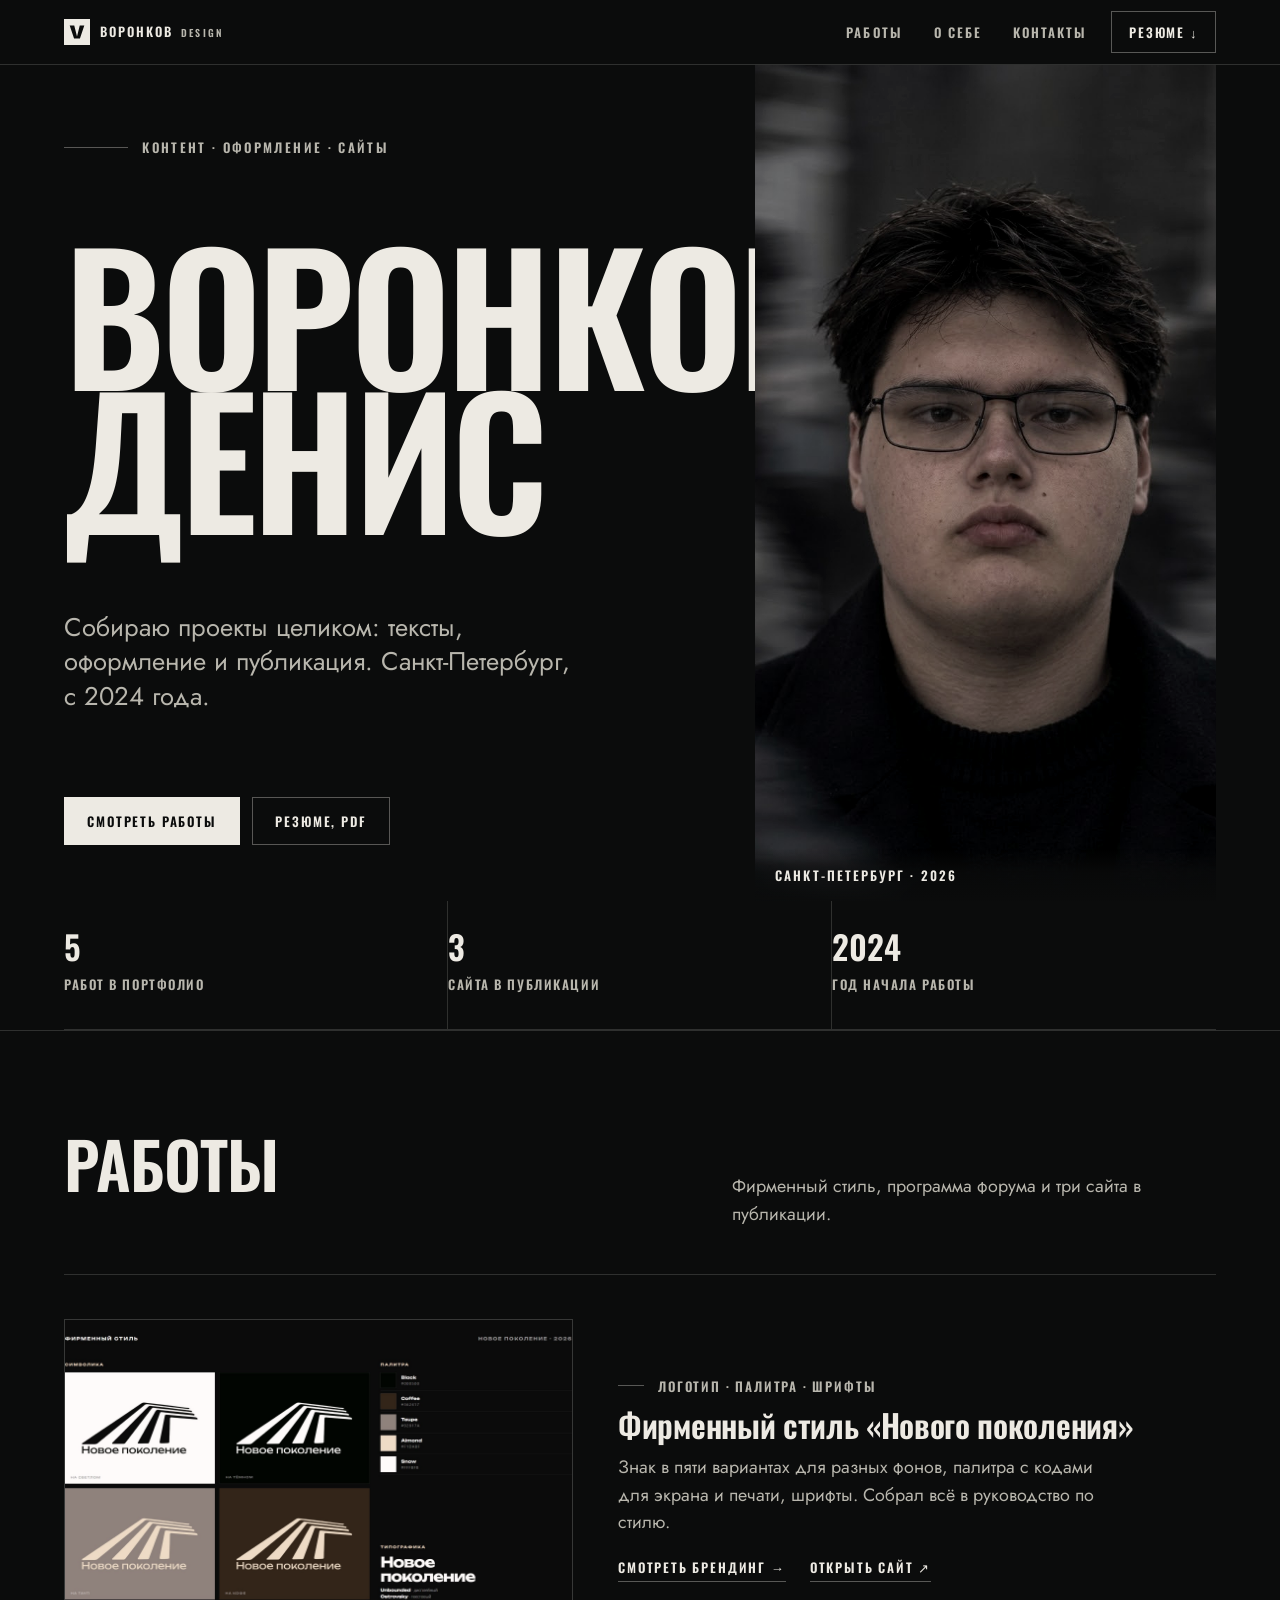
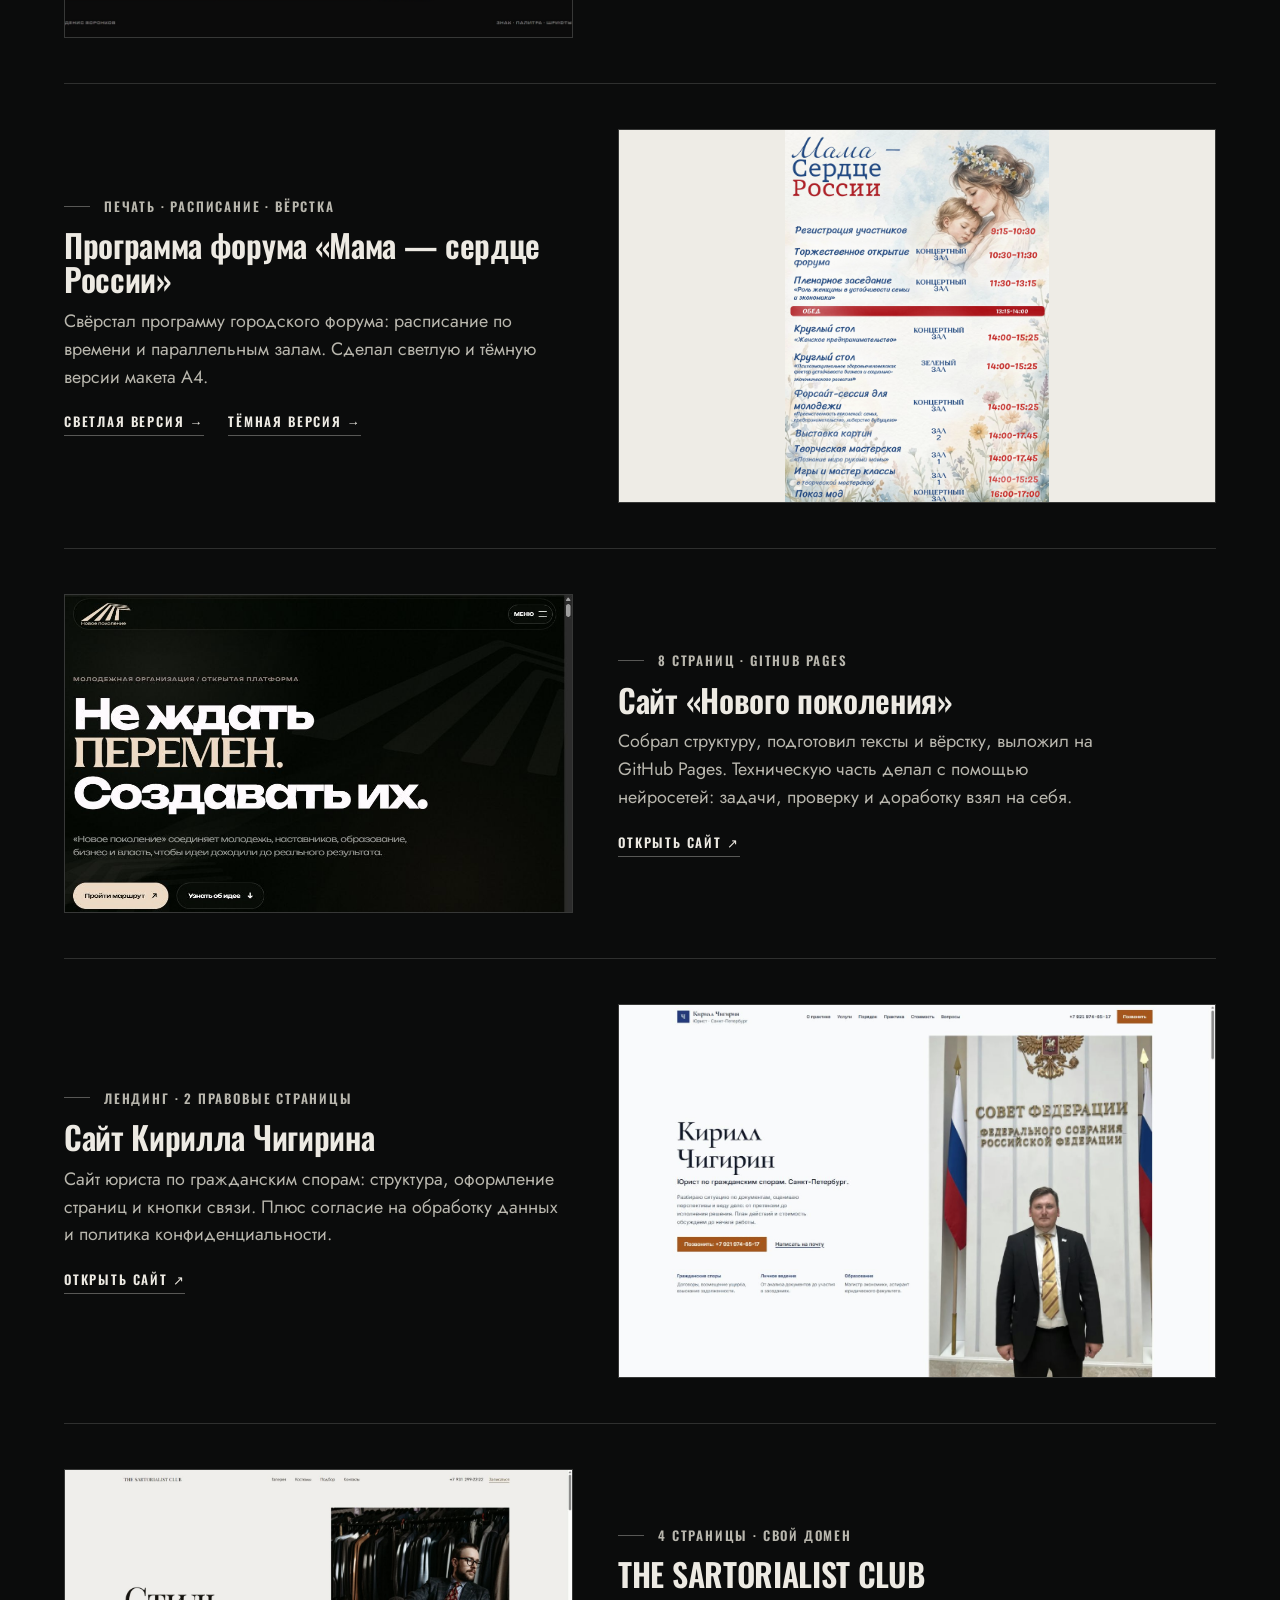
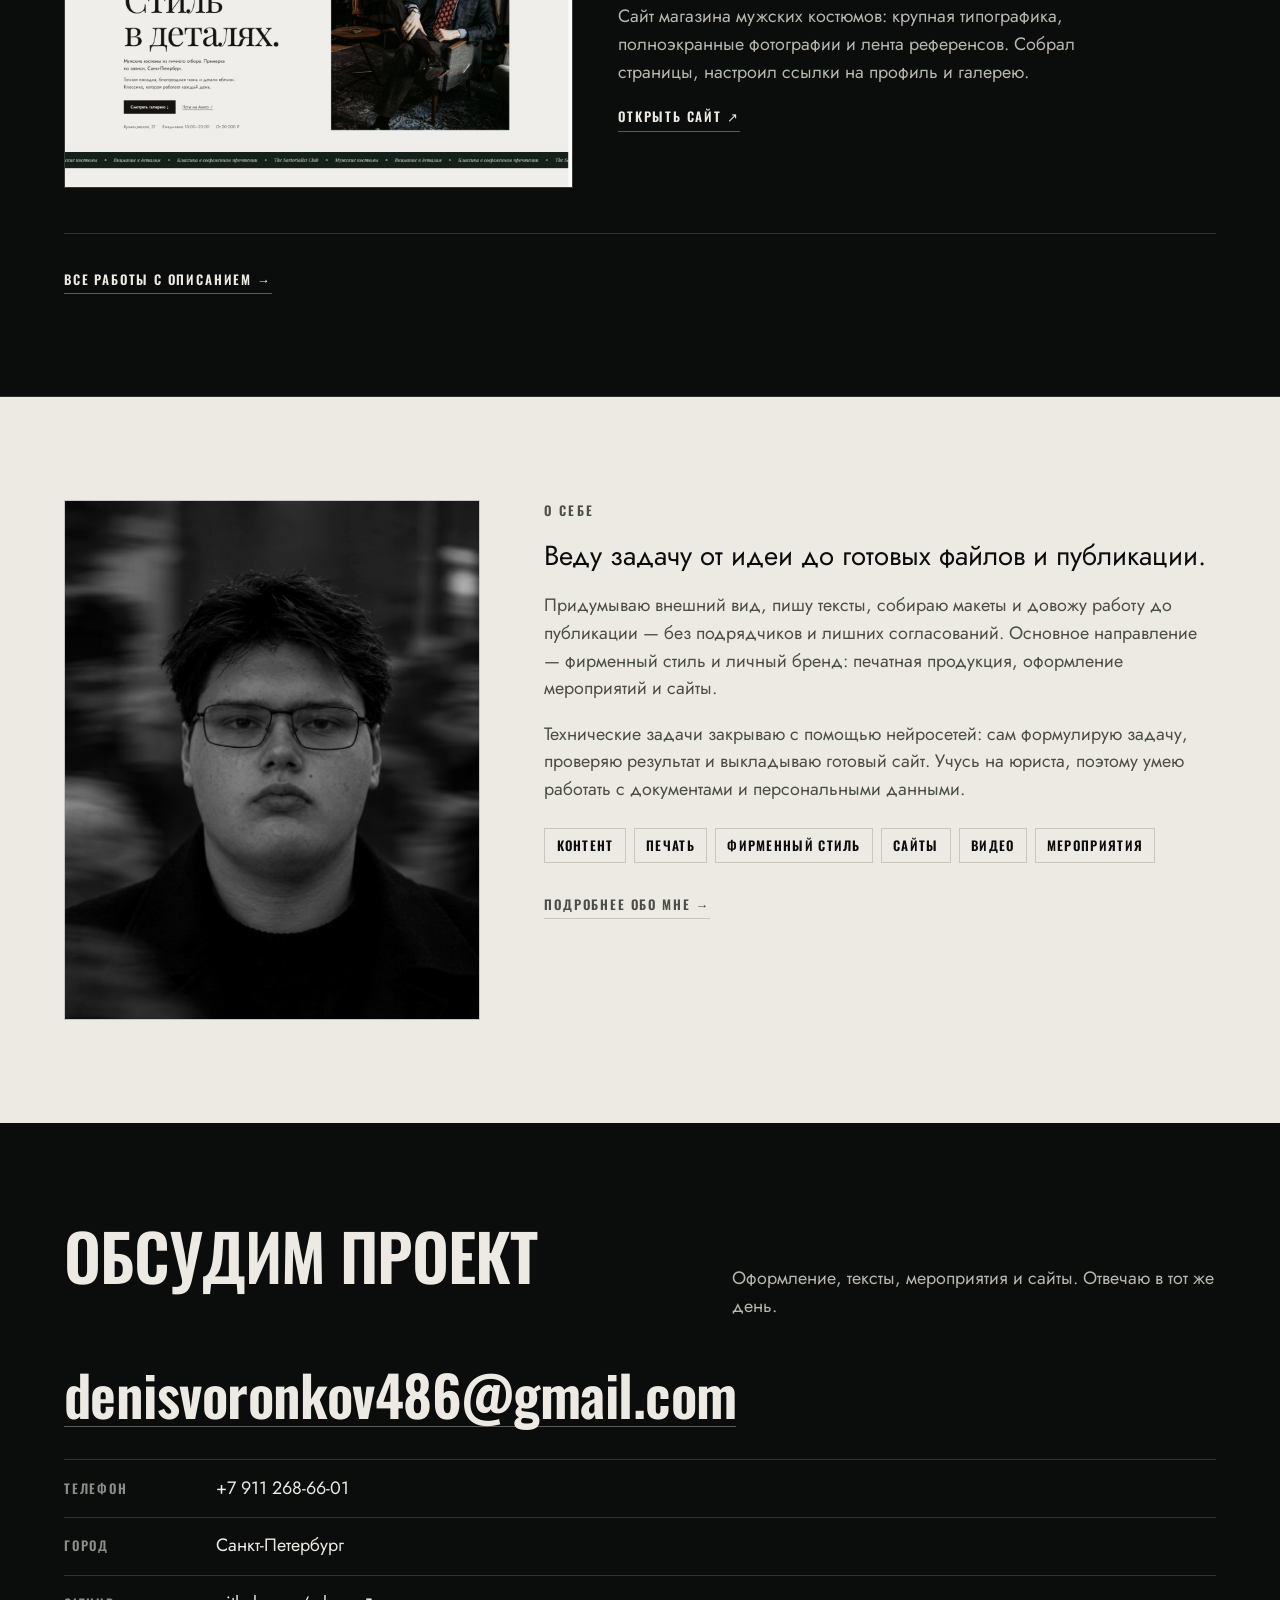
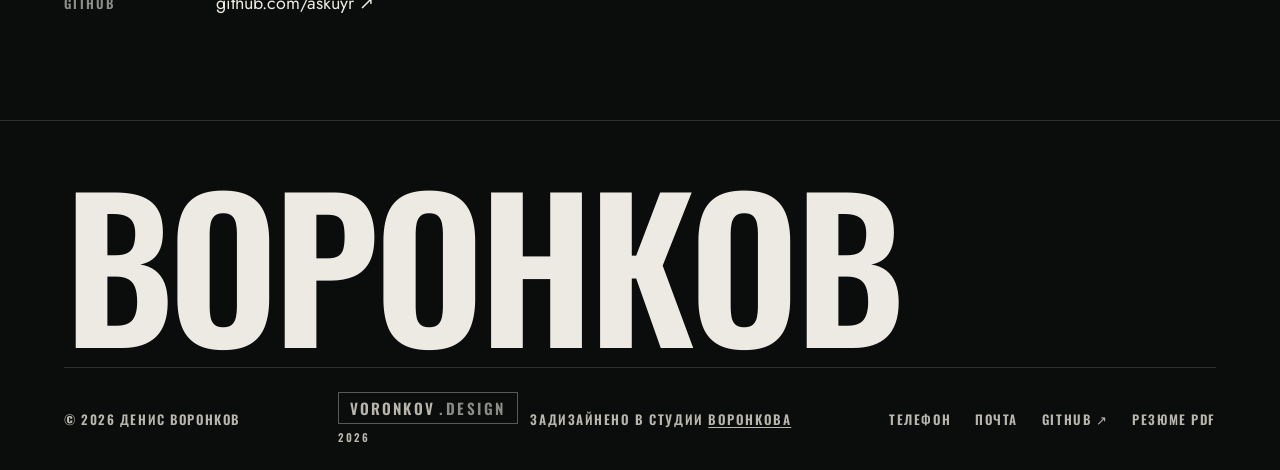
==== index.html @ ad88fd70 "fix(brand): блок подписи встроен в нижний блок с данными Убран отдельный виджет под подвалом; подпис" ====
<!DOCTYPE html>
<html lang="ru">
<head>
<meta charset="utf-8">
<meta name="viewport" content="width=device-width, initial-scale=1">
<title>Денис Воронков — контент, оформление, сайты</title>

<meta name="description" content="Денис Воронков: контент для соцсетей, печатная продукция, фирменный стиль и сайты. Санкт-Петербург, с 2024 года.">
<meta name="author" content="Денис Воронков">
<meta name="theme-color" content="#0b0c0c">
<link rel="canonical" href="https://askuyr.github.io/">

<meta property="og:type" content="website">
<meta property="og:locale" content="ru_RU">
<meta property="og:site_name" content="Денис Воронков">
<meta property="og:title" content="Денис Воронков — контент, оформление, сайты">
<meta property="og:description" content="Контент, печать, фирменный стиль и сайты. Пять работ, которые можно открыть и рассмотреть.">
<meta property="og:url" content="https://askuyr.github.io/">
<meta property="og:image" content="https://askuyr.github.io/assets/img/og.jpg">
<meta property="og:image:width" content="1200">
<meta property="og:image:height" content="630">
<meta name="twitter:card" content="summary_large_image">

<link rel="icon" href="favicon.ico" sizes="16x16 32x32 48x48">
<link rel="icon" href="assets/img/favicon.png" sizes="64x64" type="image/png">
<link rel="apple-touch-icon" href="assets/img/icon-192.png">
<link rel="manifest" href="manifest.webmanifest">

<link rel="preload" href="assets/fonts/oswald-600-cyrillic.woff2" as="font" type="font/woff2" crossorigin>
<link rel="preload" href="assets/fonts/jost-normal-300-600-cyrillic.woff2" as="font" type="font/woff2" crossorigin>
<link rel="stylesheet" href="assets/css/fonts.css">
<link rel="stylesheet" href="assets/css/tokens.css">
<link rel="stylesheet" href="assets/css/style.css">
<script>document.documentElement.classList.add('js');</script>

<script type="application/ld+json">
{
  "@context": "https://schema.org",
  "@type": "Person",
  "name": "Денис Воронков",
  "jobTitle": "Контент-менеджер, дизайнер",
  "email": "mailto:denisvoronkov486@gmail.com",
  "telephone": "+7 911 268-66-01",
  "url": "https://askuyr.github.io/",
  "image": "https://askuyr.github.io/assets/img/portrait.jpg",
  "address": { "@type": "PostalAddress", "addressLocality": "Санкт-Петербург", "addressCountry": "RU" },
  "sameAs": ["https://github.com/askuyr"],
  "knowsAbout": ["Контент для соцсетей", "Печатная продукция", "Фирменный стиль", "Копирайтинг", "Вёрстка сайтов", "Организация мероприятий"]
}
</script>
</head>
<body>
<a class="skip" href="#main">Перейти к содержанию</a>

<header class="bar">
  <div class="wrap bar__inner">
    <a class="bar__brand" href="index.html"><svg class="brand__mark" viewBox="0 0 32 32" aria-hidden="true"><path fill="currentColor" fill-rule="evenodd" d="M0 0h32v32H0Zm7 8h5.6L16 21.4 19.4 8H25l-5.4 16h-7.2Z"/></svg><span class="brand__text"><span class="brand__name">Воронков</span> <span class="brand__sub">Design</span></span></a>
    <nav class="bar__nav" id="nav" aria-label="Разделы сайта">
      <a href="works.html">Работы</a>
      <a href="about.html">О себе</a>
      <a href="contacts.html">Контакты</a>
    </nav>
    <a class="bar__cta" href="assets/docs/voronkov-resume.pdf" download>Резюме ↓</a>
    <button class="bar__toggle" id="navToggle" type="button" aria-expanded="false" aria-controls="nav" aria-label="Меню">
      <span></span><span></span>
    </button>
  </div>
</header>

<main id="main">

  <!-- ================= ПЕРВЫЙ ЭКРАН ================= -->
  <section class="hero">
    <div class="wrap hero__inner">
      <div class="hero__text">
        <p class="label hero__eyebrow">Контент · оформление · сайты</p>
        <h1 class="mega">Воронков<br>Денис</h1>
        <p class="lead">Собираю проекты целиком: тексты, оформление и публикация. Санкт-Петербург, с 2024 года.</p>
        <div class="hero__actions">
          <a class="btn" href="works.html">Смотреть работы</a>
          <a class="btn btn--ghost" href="assets/docs/voronkov-resume.pdf" download>Резюме, PDF</a>
        </div>
      </div>
      <figure class="hero__media">
        <img src="assets/img/portrait.jpg" width="896" height="1195" alt="Денис Воронков" fetchpriority="high">
        <figcaption>Санкт-Петербург · 2026</figcaption>
      </figure>
    </div>

    <div class="wrap">
      <ul class="facts">
        <li><b>5</b><span>работ в портфолио</span></li>
        <li><b>3</b><span>сайта в публикации</span></li>
        <li><b>2024</b><span>год начала работы</span></li>
      </ul>
    </div>
  </section>

  <!-- ================= РАБОТЫ ================= -->
  <section class="section">
    <div class="wrap">
      <div class="reveal">
        <div class="sec-head">
          <h2>Работы</h2>
          <p>Фирменный стиль, программа форума и три сайта в публикации.</p>
        </div>

        <div class="works">
          <article class="work reveal">
            <a class="work__media" href="branding.html">
              <img src="assets/img/brand-board.jpg" width="2200" height="1284" loading="lazy" alt="Сводный лист фирменного стиля «Новое поколение»: знак, палитра и шрифты">
            </a>
            <div class="work__body">
              <p class="work__meta">Логотип · палитра · шрифты</p>
              <h3>Фирменный стиль «Нового поколения»</h3>
              <p>Знак в пяти вариантах для разных фонов, палитра с кодами для экрана и печати, шрифты. Собрал всё в руководство по стилю.</p>
              <div class="work__links">
                <a class="link" href="branding.html">Смотреть брендинг →</a>
                <a class="link" href="https://askuyr.github.io/novoepokolenie-site/" target="_blank" rel="noopener">Открыть сайт ↗</a>
              </div>
            </div>
          </article>

          <article class="work work--flip reveal">
            <a class="work__media" href="assets/img/forum-light.jpg" data-lightbox data-caption="Программа форума «Мама — сердце России», светлая версия">
              <img src="assets/img/forum-light.jpg" width="1400" height="1980" loading="lazy" alt="Программа форума «Мама — сердце России»: расписание по времени и залам" class="is-poster">
            </a>
            <div class="work__body">
              <p class="work__meta">Печать · расписание · вёрстка</p>
              <h3>Программа форума «Мама — сердце России»</h3>
              <p>Свёрстал программу городского форума: расписание по времени и параллельным залам. Сделал светлую и тёмную версии макета A4.</p>
              <div class="work__links">
                <a class="link" href="assets/img/forum-light.jpg" data-lightbox data-caption="Программа форума, светлая версия">Светлая версия →</a>
                <a class="link" href="assets/img/forum-dark.jpg" data-lightbox data-caption="Программа форума, тёмная версия">Тёмная версия →</a>
              </div>
            </div>
          </article>

          <article class="work reveal">
            <a class="work__media" href="https://askuyr.github.io/novoepokolenie-site/" target="_blank" rel="noopener">
              <img src="assets/img/work-novo.jpg" width="1440" height="1000" loading="lazy" alt="Главная страница сайта «Новое поколение»">
            </a>
            <div class="work__body">
              <p class="work__meta">8 страниц · GitHub Pages</p>
              <h3>Сайт «Нового поколения»</h3>
              <p>Собрал структуру, подготовил тексты и вёрстку, выложил на GitHub Pages. Техническую часть делал с помощью нейросетей: задачи, проверку и доработку взял на себя.</p>
              <div class="work__links">
                <a class="link" href="https://askuyr.github.io/novoepokolenie-site/" target="_blank" rel="noopener">Открыть сайт ↗</a>
              </div>
            </div>
          </article>

          <article class="work work--flip reveal">
            <a class="work__media" href="https://askuyr.github.io/Chigirin/" target="_blank" rel="noopener">
              <img src="assets/img/work-law.jpg" width="1440" height="1000" loading="lazy" alt="Главная страница сайта юриста Кирилла Чигирина">
            </a>
            <div class="work__body">
              <p class="work__meta">Лендинг · 2 правовые страницы</p>
              <h3>Сайт Кирилла Чигирина</h3>
              <p>Сайт юриста по гражданским спорам: структура, оформление страниц и кнопки связи. Плюс согласие на обработку данных и политика конфиденциальности.</p>
              <div class="work__links">
                <a class="link" href="https://askuyr.github.io/Chigirin/" target="_blank" rel="noopener">Открыть сайт ↗</a>
              </div>
            </div>
          </article>

          <article class="work reveal">
            <a class="work__media" href="https://thesartorialistclub.ru/" target="_blank" rel="noopener">
              <img src="assets/img/work-sarto.jpg" width="1440" height="1000" loading="lazy" alt="Главная страница THE SARTORIALIST CLUB">
            </a>
            <div class="work__body">
              <p class="work__meta">4 страницы · свой домен</p>
              <h3>THE SARTORIALIST CLUB</h3>
              <p>Сайт магазина мужских костюмов: крупная типографика, полноэкранные фотографии и лента референсов. Собрал страницы, настроил ссылки на профиль и галерею.</p>
              <div class="work__links">
                <a class="link" href="https://thesartorialistclub.ru/" target="_blank" rel="noopener">Открыть сайт ↗</a>
              </div>
            </div>
          </article>
        </div>

        <p style="margin-top:2rem"><a class="link" href="works.html">Все работы с описанием →</a></p>
      </div>
    </div>
  </section>

  <!-- ================= О СЕБЕ ================= -->
  <section class="section band">
    <div class="wrap">
      <div class="about reveal">
        <figure class="about__photo">
          <img src="assets/img/portrait.jpg" width="896" height="1195" loading="lazy" alt="Портрет Дениса Воронкова">
        </figure>
        <div class="about__text">
          <p class="label">О себе</p>
          <p class="lead">Веду задачу от идеи до готовых файлов и публикации.</p>
          <p>Придумываю внешний вид, пишу тексты, собираю макеты и довожу работу до публикации — без подрядчиков и лишних согласований. Основное направление — фирменный стиль и личный бренд: печатная продукция, оформление мероприятий и сайты.</p>
          <p>Технические задачи закрываю с помощью нейросетей: сам формулирую задачу, проверяю результат и выкладываю готовый сайт. Учусь на юриста, поэтому умею работать с документами и персональными данными.</p>
          <ul class="chips" aria-label="Навыки">
            <li>Контент</li>
            <li>Печать</li>
            <li>Фирменный стиль</li>
            <li>Сайты</li>
            <li>Видео</li>
            <li>Мероприятия</li>
          </ul>
          <p style="margin-top:1.75rem"><a class="link" href="about.html">Подробнее обо мне →</a></p>
        </div>
      </div>
    </div>
  </section>

  <!-- ================= КОНТАКТЫ ================= -->
  <section class="section">
    <div class="wrap reveal">
      <div class="sec-head">
        <h2>Обсудим проект</h2>
        <p>Оформление, тексты, мероприятия и сайты. Отвечаю в тот же день.</p>
      </div>
      <a class="contact__mail" href="mailto:denisvoronkov486@gmail.com">denisvoronkov486@gmail.com</a>
      <dl class="contact__rows">
        <div class="contact__row"><dt>Телефон</dt><dd><a href="tel:+79112686601">+7 911 268-66-01</a></dd></div>
        <div class="contact__row"><dt>Город</dt><dd>Санкт-Петербург</dd></div>
        <div class="contact__row"><dt>GitHub</dt><dd><a href="https://github.com/askuyr" target="_blank" rel="noopener">github.com/askuyr ↗</a></dd></div>
      </dl>
    </div>
  </section>

</main>

<footer class="foot">
  <div class="wrap">
    <p class="foot__name" aria-hidden="true">Воронков</p>
    <div class="foot__rows">
      <span>© <span id="year">2026</span> Денис Воронков</span>
      <div class="vd-stamp">
        <a class="vd-stamp__mark" href="https://voronkov-design.ru/" target="_blank" rel="noopener">
          <span class="vd-stamp__box">VORONKOV<i>.DESIGN</i></span>
          <span class="vd-stamp__year">2026</span>
        </a>
        <p class="vd-stamp__note" style="max-width:none">Задизайнено в студии <a href="https://voronkov-design.ru/" target="_blank" rel="noopener">Воронкова</a></p>
      </div>
      <div class="foot__docs">
        <a href="tel:+79112686601">Телефон</a>
        <a href="mailto:denisvoronkov486@gmail.com">Почта</a>
        <a href="https://github.com/askuyr" target="_blank" rel="noopener">GitHub ↗</a>
        <a href="assets/docs/voronkov-resume.pdf" download>Резюме PDF</a>
      </div>
    </div>
  </div>
</footer>

<div class="lightbox" id="lightbox" role="dialog" aria-modal="true" aria-label="Просмотр работы" hidden>
  <button class="lightbox__close" id="lbClose" type="button" aria-label="Закрыть">×</button>
  <span class="lightbox__count" id="lbCount">01 / 02</span>
  <button class="lightbox__nav lightbox__nav--prev" id="lbPrev" type="button" aria-label="Предыдущая работа">←</button>
  <figure class="lightbox__figure">
    <img class="lightbox__img" id="lbImg" src="" alt="">
    <figcaption class="lightbox__caption" id="lbCaption"></figcaption>
  </figure>
  <button class="lightbox__nav lightbox__nav--next" id="lbNext" type="button" aria-label="Следующая работа">→</button>
</div>

<script src="assets/js/main.js" defer></script>
</body>
</html>
---- assets/css/fonts.css ----
/* Локальные шрифты: Oswald (заголовки), Jost (текст), Lora (резюме). Кириллица + латиница. */

@font-face {
  font-family: "Oswald";
  font-style: normal;
  font-weight: 300 700;
  font-display: swap;
  src: url("../fonts/oswald-600-cyrillic.woff2") format("woff2");
  unicode-range: U+0301, U+0400-045F, U+0490-0491, U+04B0-04B1, U+2116;
}
@font-face {
  font-family: "Oswald";
  font-style: normal;
  font-weight: 300 700;
  font-display: swap;
  src: url("../fonts/oswald-600-latin.woff2") format("woff2");
  unicode-range: U+0000-00FF, U+2000-206F, U+20AC, U+2122, U+2212;
}

@font-face {
  font-family: "Jost";
  font-style: normal;
  font-weight: 300 600;
  font-display: swap;
  src: url("../fonts/jost-normal-300-600-cyrillic.woff2") format("woff2");
  unicode-range: U+0301, U+0400-045F, U+0490-0491, U+04B0-04B1, U+2116;
}
@font-face {
  font-family: "Jost";
  font-style: normal;
  font-weight: 300 600;
  font-display: swap;
  src: url("../fonts/jost-normal-300-600-latin.woff2") format("woff2");
  unicode-range: U+0000-00FF, U+0131, U+0152-0153, U+02BB-02BC, U+02C6, U+02DA,
    U+02DC, U+0304, U+0308, U+0329, U+2000-206F, U+20AC, U+2122, U+2191, U+2193,
    U+2212, U+2215, U+FEFF, U+FFFD;
}
---- assets/css/tokens.css ----
/* Дизайн-система сайта. Значения меняются только здесь. */

:root {
  color-scheme: dark;

  /* Поверхности */
  --void: #0b0c0c;
  --void-2: #141616;
  --bone: #edeae3;
  --bone-2: #dcd6cb;
  --ink: #0b0c0c;

  /* Текст */
  --on-dark: #edeae3;
  --on-dark-soft: #b8b6ad;
  --ash: #8b8e88;
  --on-bone-soft: #4b4d49;

  /* Линии и акцент */
  --line: rgb(237 234 227 / 0.16);
  --line-strong: rgb(237 234 227 / 0.34);
  --line-dark: rgb(11 12 12 / 0.16);
  --accent: #8fd6cd;

  /* Шрифты */
  --font-display: "Oswald", "Arial Narrow", "Helvetica Neue", sans-serif;
  --font-text: "Jost", "Helvetica Neue", Helvetica, Arial, sans-serif;

  /* Кегли */
  --s-xs: 0.8125rem;
  --s-s: 0.9375rem;
  --s-body: clamp(1rem, 0.96rem + 0.2vw, 1.125rem);
  --s-lead: clamp(1.1875rem, 1rem + 0.75vw, 1.625rem);
  --s-h3: clamp(1.375rem, 1.15rem + 1.1vw, 2rem);
  --s-h2: clamp(2.125rem, 1.3rem + 3.4vw, 4.25rem);
  --s-h1: clamp(2.75rem, 1.2rem + 7vw, 7rem);
  --s-mega: clamp(3rem, 14vw, 11rem);

  /* Ритм */
  --pad: clamp(1.25rem, 5vw, 5rem);
  --gap: clamp(3.5rem, 8vw, 7.5rem);
  --radius: 0;
  --bar-h: 64px;
  --ease: cubic-bezier(0.22, 0.61, 0.36, 1);
}
---- assets/css/style.css ----
/* Денис Воронков — раскладка и компоненты. Цвета и кегли берутся из tokens.css. */

*,
*::before,
*::after { box-sizing: border-box; }

html {
  -webkit-text-size-adjust: 100%;
  scroll-behavior: smooth;
  scroll-padding-top: calc(var(--bar-h) + 12px);
}

body {
  margin: 0;
  background: var(--void);
  color: var(--on-dark);
  font-family: var(--font-text);
  font-size: var(--s-body);
  font-weight: 400;
  line-height: 1.55;
  -webkit-font-smoothing: antialiased;
  text-rendering: optimizeLegibility;
  overflow-x: hidden;
}

img { display: block; max-width: 100%; height: auto; }

a { color: inherit; text-decoration: none; }
button { font: inherit; color: inherit; }

h1, h2, h3, p, figure, blockquote, dl, dd, dt { margin: 0; }
ul, ol { margin: 0; padding: 0; list-style: none; }

::selection { background: var(--accent); color: var(--ink); }

:focus-visible {
  outline: 2px solid var(--accent);
  outline-offset: 4px;
}

.skip {
  position: fixed;
  top: -120px;
  left: 16px;
  z-index: 200;
  padding: 12px 18px;
  background: var(--bone);
  color: var(--ink);
  font-size: var(--s-s);
  transition: top 0.18s var(--ease);
}
.skip:focus { top: 12px; }

.wrap {
  width: 100%;
  max-width: 1560px;
  margin: 0 auto;
  padding: 0 var(--pad);
}

/* ===== Типографика ===== */

.display {
  font-family: var(--font-display);
  font-weight: 600;
  text-transform: uppercase;
  line-height: 0.86;
  letter-spacing: -0.015em;
}

.mega {
  font-family: var(--font-display);
  font-weight: 600;
  font-size: var(--s-mega);
  line-height: 0.82;
  letter-spacing: -0.025em;
  text-transform: uppercase;
}

h1, h2, h3 { font-family: var(--font-display); font-weight: 500; }

h1 {
  font-size: var(--s-h1);
  line-height: 0.9;
  letter-spacing: -0.02em;
  text-transform: uppercase;
}

h2 {
  font-size: var(--s-h2);
  line-height: 0.94;
  letter-spacing: -0.015em;
  text-transform: uppercase;
}

h3 {
  font-size: var(--s-h3);
  line-height: 1.06;
  letter-spacing: -0.01em;
}

.label {
  font-family: var(--font-display);
  font-size: var(--s-xs);
  font-weight: 400;
  letter-spacing: 0.18em;
  text-transform: uppercase;
  color: var(--on-dark-soft);
}

.lead {
  font-size: var(--s-lead);
  line-height: 1.35;
  color: var(--on-dark-soft);
  max-width: 34ch;
}

.muted { color: var(--on-dark-soft); }

/* ===== Шапка ===== */

.bar {
  position: sticky;
  top: 0;
  z-index: 90;
  background: var(--void);
  border-bottom: 1px solid var(--line);
}

.bar__inner {
  display: flex;
  align-items: center;
  gap: 1.5rem;
  min-height: var(--bar-h);
}

.bar__brand {
  font-family: var(--font-display);
  font-size: 1rem;
  font-weight: 500;
  letter-spacing: 0.18em;
  text-transform: uppercase;
  margin-right: auto;
}

.bar__nav {
  display: flex;
  gap: clamp(1rem, 2.4vw, 2.25rem);
  font-family: var(--font-display);
  font-size: var(--s-xs);
  letter-spacing: 0.16em;
  text-transform: uppercase;
  color: var(--on-dark-soft);
}

.bar__nav a { padding: 0.5rem 0; border-bottom: 1px solid transparent; }
.bar__nav a:hover { color: var(--on-dark); border-bottom-color: var(--line-strong); }
.bar__nav a[aria-current="page"] { color: var(--on-dark); border-bottom-color: var(--accent); }

.bar__cta {
  padding: 0.62rem 1.05rem;
  border: 1px solid var(--line-strong);
  font-family: var(--font-display);
  font-size: var(--s-xs);
  letter-spacing: 0.14em;
  text-transform: uppercase;
  transition: background 0.2s var(--ease), color 0.2s var(--ease), border-color 0.2s var(--ease);
}
.bar__cta:hover { background: var(--bone); color: var(--ink); border-color: var(--bone); }

.bar__toggle {
  display: none;
  position: relative;
  width: 44px;
  height: 36px;
  padding: 0;
  border: 1px solid var(--line-strong);
  background: transparent;
  cursor: pointer;
}
.bar__toggle span {
  position: absolute;
  left: 11px;
  right: 11px;
  height: 1px;
  background: var(--on-dark);
  transition: transform 0.22s var(--ease), opacity 0.22s var(--ease);
}
.bar__toggle span:nth-child(1) { top: 14px; }
.bar__toggle span:nth-child(2) { top: 20px; }
.bar__toggle[aria-expanded="true"] span:nth-child(1) { transform: translateY(3px) rotate(45deg); }
.bar__toggle[aria-expanded="true"] span:nth-child(2) { transform: translateY(-3px) rotate(-45deg); }

/* ===== Кнопки и ссылки ===== */

.btn {
  display: inline-flex;
  align-items: center;
  gap: 0.6rem;
  min-height: 48px;
  padding: 0 1.4rem;
  border: 1px solid var(--on-dark);
  background: var(--on-dark);
  color: var(--ink);
  font-family: var(--font-display);
  font-size: var(--s-xs);
  letter-spacing: 0.14em;
  text-transform: uppercase;
  transition: background 0.2s var(--ease), color 0.2s var(--ease), border-color 0.2s var(--ease);
}
.btn:hover { background: transparent; color: var(--on-dark); }

.btn--ghost {
  background: transparent;
  color: var(--on-dark);
  border-color: var(--line-strong);
}
.btn--ghost:hover { background: var(--on-dark); color: var(--ink); border-color: var(--on-dark); }

.link {
  display: inline-flex;
  align-items: center;
  gap: 0.45rem;
  font-family: var(--font-display);
  font-size: var(--s-xs);
  letter-spacing: 0.14em;
  text-transform: uppercase;
  border-bottom: 1px solid var(--line-strong);
  padding-bottom: 0.25rem;
  transition: border-color 0.2s var(--ease), color 0.2s var(--ease);
}
.link:hover { border-bottom-color: var(--accent); color: var(--accent); }

/* ===== Первый экран ===== */

.hero {
  position: relative;
  border-bottom: 1px solid var(--line);
}

.hero__inner {
  display: grid;
  grid-template-columns: minmax(0, 1fr) minmax(0, 0.72fr);
  align-items: stretch;
  gap: clamp(1.5rem, 4vw, 3.5rem);
  min-height: calc(100svh - var(--bar-h));
}

.hero__text {
  display: flex;
  flex-direction: column;
  justify-content: space-between;
  gap: 1.75rem;
  padding: clamp(2rem, 6vw, 4.5rem) 0 clamp(2rem, 5vw, 3.5rem);
}

.hero__eyebrow { display: flex; align-items: center; gap: 0.9rem; }
.hero__eyebrow::before {
  content: "";
  width: clamp(2rem, 5vw, 4.5rem);
  height: 1px;
  background: var(--line-strong);
}

.hero__name { display: flex; flex-direction: column; }

.hero__actions { display: flex; flex-wrap: wrap; gap: 0.75rem; }

.hero__media {
  position: relative;
  margin: 0;
  background: var(--void-2);
  overflow: hidden;
}

.hero__media img {
  width: 100%;
  height: 100%;
  object-fit: cover;
  object-position: 50% 28%;
  filter: grayscale(0.25) contrast(1.05);
}

.hero__media figcaption {
  position: absolute;
  right: 0;
  bottom: 0;
  left: 0;
  padding: 1rem 1.25rem;
  font-family: var(--font-display);
  font-size: var(--s-xs);
  letter-spacing: 0.16em;
  text-transform: uppercase;
  color: var(--on-dark);
  background: linear-gradient(to top, rgb(11 12 12 / 0.94) 0%, rgb(11 12 12 / 0.72) 55%, transparent 100%);
}

/* ===== Полоса фактов ===== */

.facts {
  display: grid;
  grid-template-columns: repeat(3, minmax(0, 1fr));
  border-bottom: 1px solid var(--line);
}
.facts li {
  padding: clamp(1.1rem, 2.4vw, 1.9rem) 0;
  border-right: 1px solid var(--line);
}
.facts li:last-child { border-right: 0; }
.facts b {
  display: block;
  font-family: var(--font-display);
  font-size: clamp(1.5rem, 1.1rem + 1.2vw, 2.25rem);
  font-weight: 500;
  line-height: 1;
  margin-bottom: 0.4rem;
}
.facts span {
  font-family: var(--font-display);
  font-size: var(--s-xs);
  letter-spacing: 0.12em;
  text-transform: uppercase;
  color: var(--on-dark-soft);
}

/* ===== Секции ===== */

.section { padding: var(--gap) 0; border-bottom: 1px solid var(--line); }
.section--tight { padding: clamp(2.5rem, 5vw, 4rem) 0; }

.sec-head {
  display: flex;
  flex-wrap: wrap;
  align-items: baseline;
  justify-content: space-between;
  gap: 1rem 2rem;
  margin-bottom: clamp(1.75rem, 3.5vw, 3rem);
}
.sec-head p { max-width: 38ch; color: var(--on-dark-soft); }

/* ===== Работы ===== */

.works { border-top: 1px solid var(--line); }

.work {
  display: grid;
  grid-template-columns: minmax(0, 0.92fr) minmax(0, 1.08fr);
  gap: clamp(1.25rem, 3.5vw, 3rem);
  padding: clamp(1.75rem, 3.5vw, 3rem) 0;
  border-bottom: 1px solid var(--line);
  align-items: center;
}

.work--flip .work__media { order: 2; }

.work__media {
  display: block;
  position: relative;
  overflow: hidden;
  background: var(--void-2);
  border: 1px solid var(--line);
}
.work__media img {
  width: 100%;
  aspect-ratio: 16 / 10;
  object-fit: cover;
  object-position: top center;
  transition: transform 0.6s var(--ease), filter 0.4s var(--ease);
  filter: grayscale(0.2);
}
.work__media:hover img { transform: scale(1.03); filter: grayscale(0); }
.work__media img.is-poster { object-fit: contain; background: #efece4; }

.work__meta {
  display: flex;
  align-items: center;
  gap: 0.9rem;
  font-family: var(--font-display);
  font-size: var(--s-xs);
  letter-spacing: 0.14em;
  text-transform: uppercase;
  color: var(--ash);
  margin-bottom: 0.75rem;
}
.work__meta::before { content: ""; width: 1.6rem; height: 1px; background: var(--line-strong); }

.work__body h3,
.work__body h2 { font-size: var(--s-h3); margin-bottom: 0.75rem; }
.work__body p { color: var(--on-dark-soft); max-width: 46ch; }
.work__links { display: flex; flex-wrap: wrap; gap: 0.75rem 1.5rem; margin-top: 1.25rem; }

/* ===== Светлая полоса ===== */

.band {
  background: var(--bone);
  color: var(--ink);
}
.band .label { color: var(--on-bone-soft); }
.band .sec-head p { color: var(--on-bone-soft); }
.band .link { border-bottom-color: var(--line-dark); }
.band .link:hover { color: var(--ink); border-bottom-color: var(--ink); }

.about {
  display: grid;
  grid-template-columns: minmax(0, 0.62fr) minmax(0, 1fr);
  gap: clamp(1.5rem, 5vw, 4.5rem);
  align-items: start;
}

.about__photo {
  margin: 0;
  border: 1px solid var(--line-dark);
  overflow: hidden;
}
.about__photo img {
  width: 100%;
  aspect-ratio: 4 / 5;
  object-fit: cover;
  object-position: 50% 25%;
  filter: grayscale(1) contrast(1.06);
}

.about__text > * + * { margin-top: 1.1rem; }
.about__text p { color: var(--on-bone-soft); max-width: 52ch; }
.about__text .lead { color: var(--ink); font-size: clamp(1.25rem, 1rem + 0.9vw, 1.75rem); }

.chips { display: flex; flex-wrap: wrap; gap: 0.5rem; margin-top: 1.5rem; }
.chips li {
  padding: 0.4rem 0.7rem;
  border: 1px solid var(--line-dark);
  font-family: var(--font-display);
  font-size: var(--s-xs);
  letter-spacing: 0.1em;
  text-transform: uppercase;
}

/* ===== Навыки ===== */

.skills {
  display: grid;
  grid-template-columns: repeat(auto-fit, minmax(15rem, 1fr));
  gap: 1px;
  background: var(--line);
  border: 1px solid var(--line);
}
.skill {
  padding: clamp(1.1rem, 2.2vw, 1.6rem);
  background: var(--void);
}
.skill h3 { font-size: var(--s-h3); margin-bottom: 0.5rem; }
.skill p { color: var(--on-dark-soft); font-size: var(--s-s); }

/* ===== Опыт ===== */

.jobs { border-top: 1px solid var(--line); }
.job {
  display: grid;
  grid-template-columns: 9rem minmax(0, 1fr);
  gap: 1rem 2rem;
  padding: 1.5rem 0;
  border-bottom: 1px solid var(--line);
}
.job__when {
  font-family: var(--font-display);
  font-size: var(--s-xs);
  letter-spacing: 0.14em;
  text-transform: uppercase;
  color: var(--ash);
}
.job h3 { font-size: var(--s-h3); }
.job__org { color: var(--on-dark-soft); font-size: var(--s-s); margin: 0.25rem 0 0.6rem; }
.job p:last-child { color: var(--on-dark-soft); }

/* ===== Контакты ===== */

.contact__mail {
  display: inline-block;
  font-family: var(--font-display);
  font-size: clamp(1.5rem, 1rem + 3.4vw, 3.5rem);
  line-height: 1;
  letter-spacing: -0.01em;
  border-bottom: 1px solid var(--line-strong);
  padding-bottom: 0.3rem;
  transition: color 0.2s var(--ease), border-color 0.2s var(--ease);
}
.contact__mail:hover { color: var(--accent); border-bottom-color: var(--accent); }

.contact__rows { display: grid; gap: 0.9rem; margin-top: 2rem; }
.contact__row {
  display: flex;
  flex-wrap: wrap;
  gap: 0.5rem 1.5rem;
  align-items: baseline;
  padding-top: 0.9rem;
  border-top: 1px solid var(--line);
}
.contact__row dt {
  min-width: 8rem;
  font-family: var(--font-display);
  font-size: var(--s-xs);
  letter-spacing: 0.14em;
  text-transform: uppercase;
  color: var(--ash);
}
.contact__row dd { margin: 0; }

/* ===== Подвал ===== */

.foot { padding: clamp(2.5rem, 5vw, 4rem) 0 1.5rem; }

.foot__name {
  font-family: var(--font-display);
  font-weight: 600;
  font-size: clamp(3.25rem, 15vw, 12rem);
  line-height: 0.8;
  letter-spacing: -0.03em;
  text-transform: uppercase;
  border-bottom: 1px solid var(--line);
  padding-bottom: 0.15em;
  margin-bottom: 1.5rem;
}

.foot__rows {
  display: flex;
  flex-wrap: wrap;
  align-items: center;
  align-items: center;
  gap: 0.75rem 2rem;
  align-items: center;
  justify-content: space-between;
  font-family: var(--font-display);
  font-size: var(--s-xs);
  letter-spacing: 0.12em;
  text-transform: uppercase;
  color: var(--on-dark-soft);
}
.foot__rows a:hover { color: var(--accent); }
.foot__docs { display: flex; flex-wrap: wrap; gap: 0.75rem 1.5rem; }

/* ===== Просмотр работ ===== */

.lightbox {
  position: fixed;
  inset: 0;
  z-index: 300;
  display: grid;
  place-items: center;
  padding: clamp(1rem, 4vw, 3rem);
  background: rgb(6 7 7 / 0.96);
}
.lightbox[hidden] { display: none; }

.lightbox__figure { margin: 0; max-width: min(1200px, 92vw); }
.lightbox__img { width: 100%; max-height: 76vh; object-fit: contain; }
.lightbox__caption {
  margin-top: 0.9rem;
  font-family: var(--font-display);
  font-size: var(--s-xs);
  letter-spacing: 0.14em;
  text-transform: uppercase;
  color: var(--on-dark-soft);
}

.lightbox__close,
.lightbox__nav {
  position: absolute;
  border: 1px solid var(--line-strong);
  background: transparent;
  color: var(--on-dark);
  cursor: pointer;
  font-family: var(--font-display);
  font-size: 1.25rem;
  line-height: 1;
  width: 48px;
  height: 48px;
  transition: background 0.2s var(--ease), color 0.2s var(--ease);
}
.lightbox__close:hover,
.lightbox__nav:hover { background: var(--bone); color: var(--ink); }

.lightbox__close { top: clamp(1rem, 3vw, 2rem); right: clamp(1rem, 3vw, 2rem); }
.lightbox__nav--prev { left: clamp(1rem, 3vw, 2rem); top: 50%; }
.lightbox__nav--next { right: clamp(1rem, 3vw, 2rem); top: 50%; }
.lightbox__count {
  position: absolute;
  top: clamp(1rem, 3vw, 2rem);
  left: clamp(1rem, 3vw, 2rem);
  font-family: var(--font-display);
  font-size: var(--s-xs);
  letter-spacing: 0.16em;
  color: var(--on-dark-soft);
}

/* ===== Появление ===== */

.js .reveal { opacity: 1; }

@media (prefers-reduced-motion: reduce) {
  html { scroll-behavior: auto; }
  .js .reveal { opacity: 1; transform: none; transition: none; }
  .work__media img { transition: none; }
}

/* ===== Планшет ===== */

@media (max-width: 960px) {
  .hero__inner { grid-template-columns: 1fr; min-height: 0; }
  .hero__media { order: -1; max-height: 62svh; }
  .hero__media img { height: 62svh; }
  .hero__text { padding: 2rem 0 2.5rem; }
  .about { grid-template-columns: 1fr; }
  .work { grid-template-columns: 1fr; }
  .work--flip .work__media { order: 0; }
}

/* ===== Телефон ===== */

@media (max-width: 820px) {
  .bar__toggle { display: block; }
  .bar__cta { display: none; }

  .bar__nav {
    position: fixed;
    inset: var(--bar-h) 0 auto;
    display: none;
    flex-direction: column;
    gap: 0;
    padding: 1rem var(--pad) 1.5rem;
    background: var(--void);
    border-bottom: 1px solid var(--line);
    font-size: var(--s-s);
  }
  .bar__nav.is-open { display: flex; }
  .bar__nav a {
    padding: 0.9rem 0;
    border-bottom: 1px solid var(--line);
    letter-spacing: 0.1em;
  }
  .bar__nav a:last-child { border-bottom: 0; }

  .facts { grid-template-columns: 1fr; }
  .facts li { border-right: 0; border-bottom: 1px solid var(--line); }
  .facts li:last-child { border-bottom: 0; }

  .job { grid-template-columns: 1fr; gap: 0.4rem; }
  .sec-head p { max-width: none; }
  .hero__actions .btn { flex: 1 1 auto; justify-content: center; }
}

/* ===== Заголовок страницы ===== */

.page-head {
  padding: clamp(2.5rem, 6vw, 4.5rem) 0 clamp(1.75rem, 3vw, 2.5rem);
  border-bottom: 1px solid var(--line);
}
.page-head .label { margin-bottom: 1rem; }
.page-head h1 { max-width: 16ch; }
.page-head .lead { margin-top: 1.25rem; }
.page-head + .section { padding-top: clamp(1.75rem, 3vw, 2.75rem); }

/* ===== Брендинг ===== */

.brand-logos {
  display: grid;
  grid-template-columns: repeat(auto-fit, minmax(17rem, 1fr));
  gap: 1px;
  background: var(--line);
  border: 1px solid var(--line);
}
.brand-logo {
  margin: 0;
  padding: clamp(1rem, 2vw, 1.6rem);
  display: flex;
  flex-direction: column;
  justify-content: space-between;
  gap: 1.25rem;
  min-height: 11rem;
}
.brand-logo img { width: 100%; height: auto; }
.brand-logo figcaption {
  font-family: var(--font-display);
  font-size: var(--s-xs);
  letter-spacing: 0.14em;
  text-transform: uppercase;
  opacity: 0.75;
}

.brand-palette {
  display: grid;
  grid-template-columns: repeat(auto-fit, minmax(10rem, 1fr));
  gap: 1px;
  background: var(--line);
  border: 1px solid var(--line);
}
.brand-swatch {
  display: grid;
  gap: 0.45rem;
  padding: 1rem;
  background: var(--void);
}
.brand-swatch__chip { display: block; height: 6rem; border: 1px solid var(--line); }
.brand-swatch__name {
  font-family: var(--font-display);
  font-size: var(--s-xs);
  letter-spacing: 0.12em;
  text-transform: uppercase;
}
.brand-swatch__hex { color: var(--ash); font-size: var(--s-xs); }

@media (min-width: 900px) {
  .brand-logo:last-child { grid-column: span 2; }
}

/* ===== Логотип ===== */

.bar__brand {
  display: flex;
  align-items: center;
  gap: 0.6rem;
  min-height: 44px;
  margin-right: auto;
}
.brand__mark { width: 26px; height: 26px; flex: none; }
.brand__text {
  display: flex;
  align-items: baseline;
  gap: 0.5rem;
  font-family: var(--font-display);
  line-height: 1;
  text-transform: uppercase;
}
.brand__name { font-size: 0.8rem; font-weight: 500; letter-spacing: 0.16em; }
.brand__sub {
  font-size: 0.62rem;
  font-weight: 400;
  letter-spacing: 0.22em;
  color: var(--on-dark-soft);
}

/* ===== Длина строк и ритм текста ===== */

.about__text p,
.skill p,
.job p,
.qualities,
.profile { max-width: 66ch; }
.sec-head p { max-width: 44ch; }
.job p:last-child { max-width: 64ch; }
h2 + p, h2 + div, h2 + ul, h2 + ol { margin-top: 0; }

/* ===== Подчёркивание в меню ===== */

.bar__nav a { position: relative; border-bottom: 0; min-height: 44px; display: inline-flex; align-items: center; }
.bar__nav a::after {
  content: "";
  position: absolute;
  left: 0;
  right: 0;
  bottom: 6px;
  height: 1px;
  background: currentColor;
  transform: scaleX(0);
  transform-origin: left;
  transition: transform 0.28s var(--ease);
}
.bar__nav a:hover::after,
.bar__nav a:focus-visible::after,
.bar__nav a[aria-current="page"]::after { transform: scaleX(1); }
.bar__nav a[aria-current="page"]::after { background: var(--accent); }

/* ===== Появление: шаг за шагом ===== */

.js .reveal > * {
  opacity: 0;
  transform: translateY(16px);
  transition: opacity 0.6s var(--ease), transform 0.6s var(--ease);
  transition-delay: calc(var(--i, 0) * 70ms);
}
.js .reveal.is-in > * { opacity: 1; transform: none; }

/* первый экран */
.hero__text > * { animation: rise 0.9s var(--ease) both; }
.hero__text > *:nth-child(2) { animation-delay: 0.06s; }
.hero__text > *:nth-child(3) { animation-delay: 0.12s; }
.hero__text > *:nth-child(4) { animation-delay: 0.18s; }
.hero__media { animation: rise 0.9s var(--ease) 0.1s both; }
.hero__media img { animation: settle 1.4s var(--ease) both; }

@keyframes rise {
  from { opacity: 0; transform: translateY(24px); }
  to { opacity: 1; transform: none; }
}
@keyframes settle {
  from { opacity: 0; transform: scale(1.05); }
  to { opacity: 1; transform: none; }
}

/* подвал */
.foot__name { animation: rise 0.8s var(--ease) both; }

/* отклик на нажатие */
.btn:active, .bar__cta:active { transform: translateY(1px); }
.btn, .bar__cta, .link, .bar__nav a { transition-duration: 0.2s; }

@media (prefers-reduced-motion: reduce) {
  .js .reveal > * { opacity: 1; transform: none; transition: none; }
  .hero__text > *, .hero__media, .hero__media img, .foot__name { animation: none; }
  .bar__nav a::after { transition: none; }
}

/* ===== Отступы заголовка страницы ===== */

.page-head { padding-bottom: clamp(1.1rem, 1.8vw, 1.6rem); }
.page-head + .section { padding-top: clamp(1rem, 1.6vw, 1.4rem); }
.page-head + .section .works { border-top: 0; }

/* логотип в ките */
.logo-row { display: grid; grid-template-columns: repeat(auto-fit, minmax(14rem, 1fr)); gap: 1px; background: var(--line); border: 1px solid var(--line); }
.logo-tile { display: flex; align-items: center; justify-content: center; min-height: 9rem; padding: 1.5rem; }
.logo-tile img, .logo-tile svg { width: 100%; max-width: 13rem; height: auto; }
.logo-tile svg.mark { max-width: 5.5rem; }

.logo-tile svg.mark { max-width: 5.5rem; }

/* ===== Блок «Задизайнено в студии» ===== */

.vd-stamp {
  display: flex;
  align-items: center;
  gap: 0.8rem;
  color: var(--on-dark-soft);
}
.vd-stamp__mark {
  display: flex;
  flex-direction: column;
  gap: 0.3rem;
  color: inherit;
}
.vd-stamp__box {
  display: block;
  padding: 0.45rem 0.7rem;
  border: 1px solid var(--line-strong);
  font: 500 0.95rem/1 var(--font-display);
  letter-spacing: 0.14em;
  text-transform: uppercase;
  white-space: nowrap;
  transition: border-color 0.2s var(--ease), color 0.2s var(--ease);
}
.vd-stamp__box i {
  font-style: normal;
  color: var(--ash);
  margin-left: 0.3em;
  letter-spacing: 0.16em;
}
.vd-stamp__year {
  font: 400 0.68rem/1.6 var(--font-display);
  letter-spacing: 0.18em;
}
.vd-stamp__note { font-size: 0.82rem; line-height: 1.45; max-width: 22ch; }
.vd-stamp__note a { text-decoration: underline; text-underline-offset: 2px; }
.vd-stamp:hover .vd-stamp__box { border-color: var(--on-dark); color: var(--on-dark); }
.vd-stamp:hover .vd-stamp__box i { color: var(--on-dark-soft); }
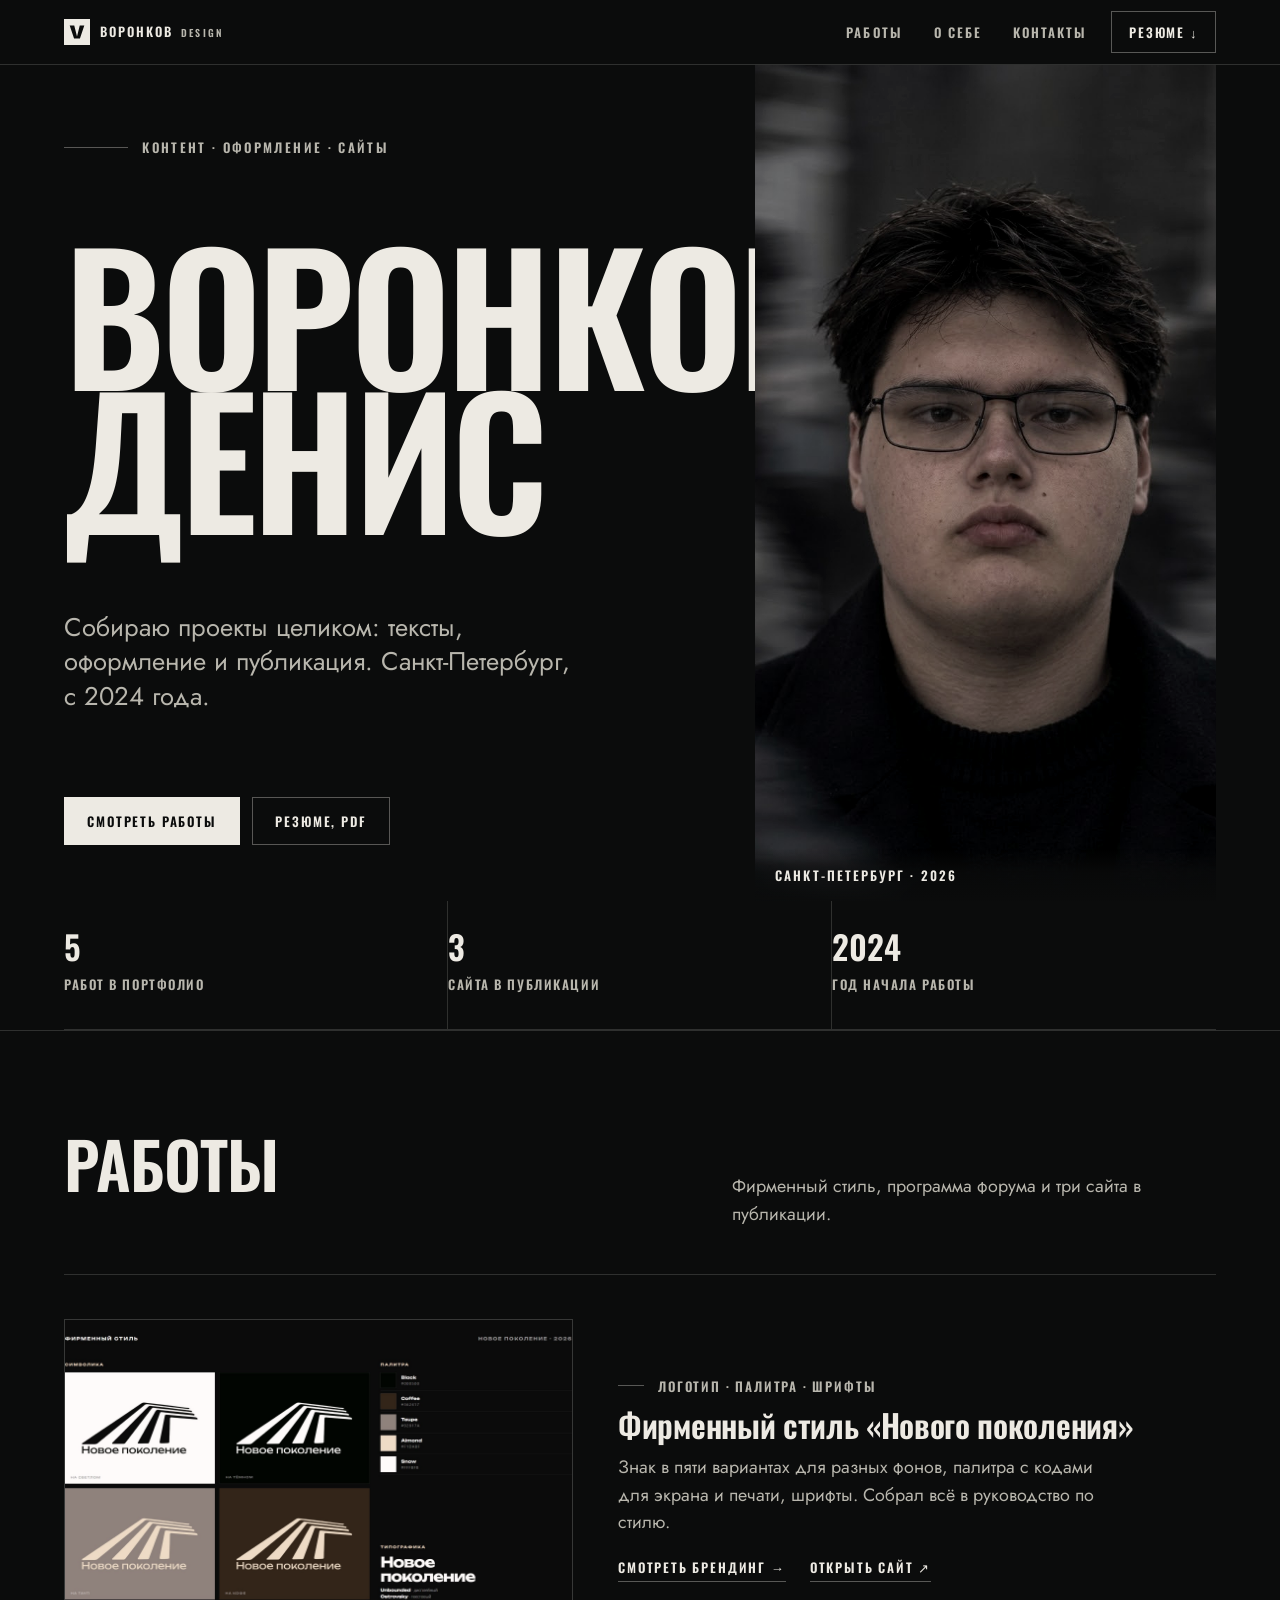
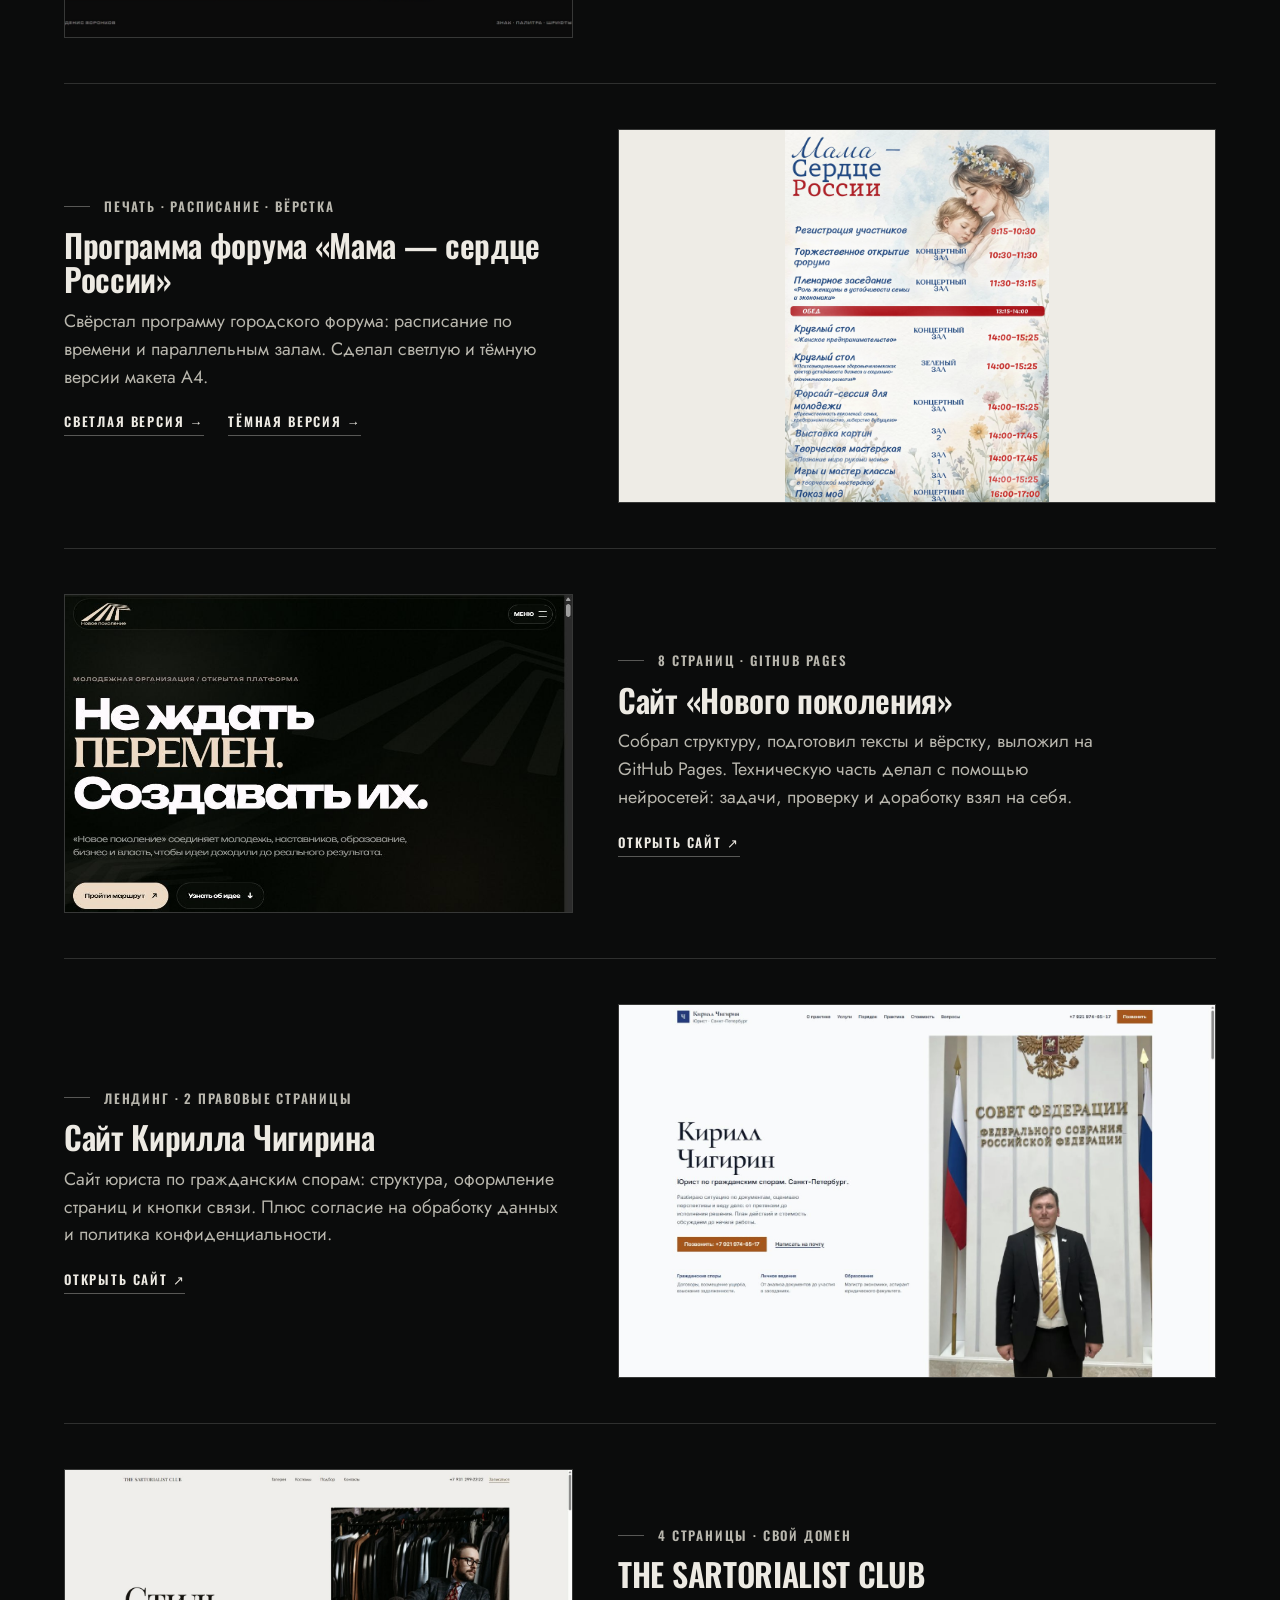
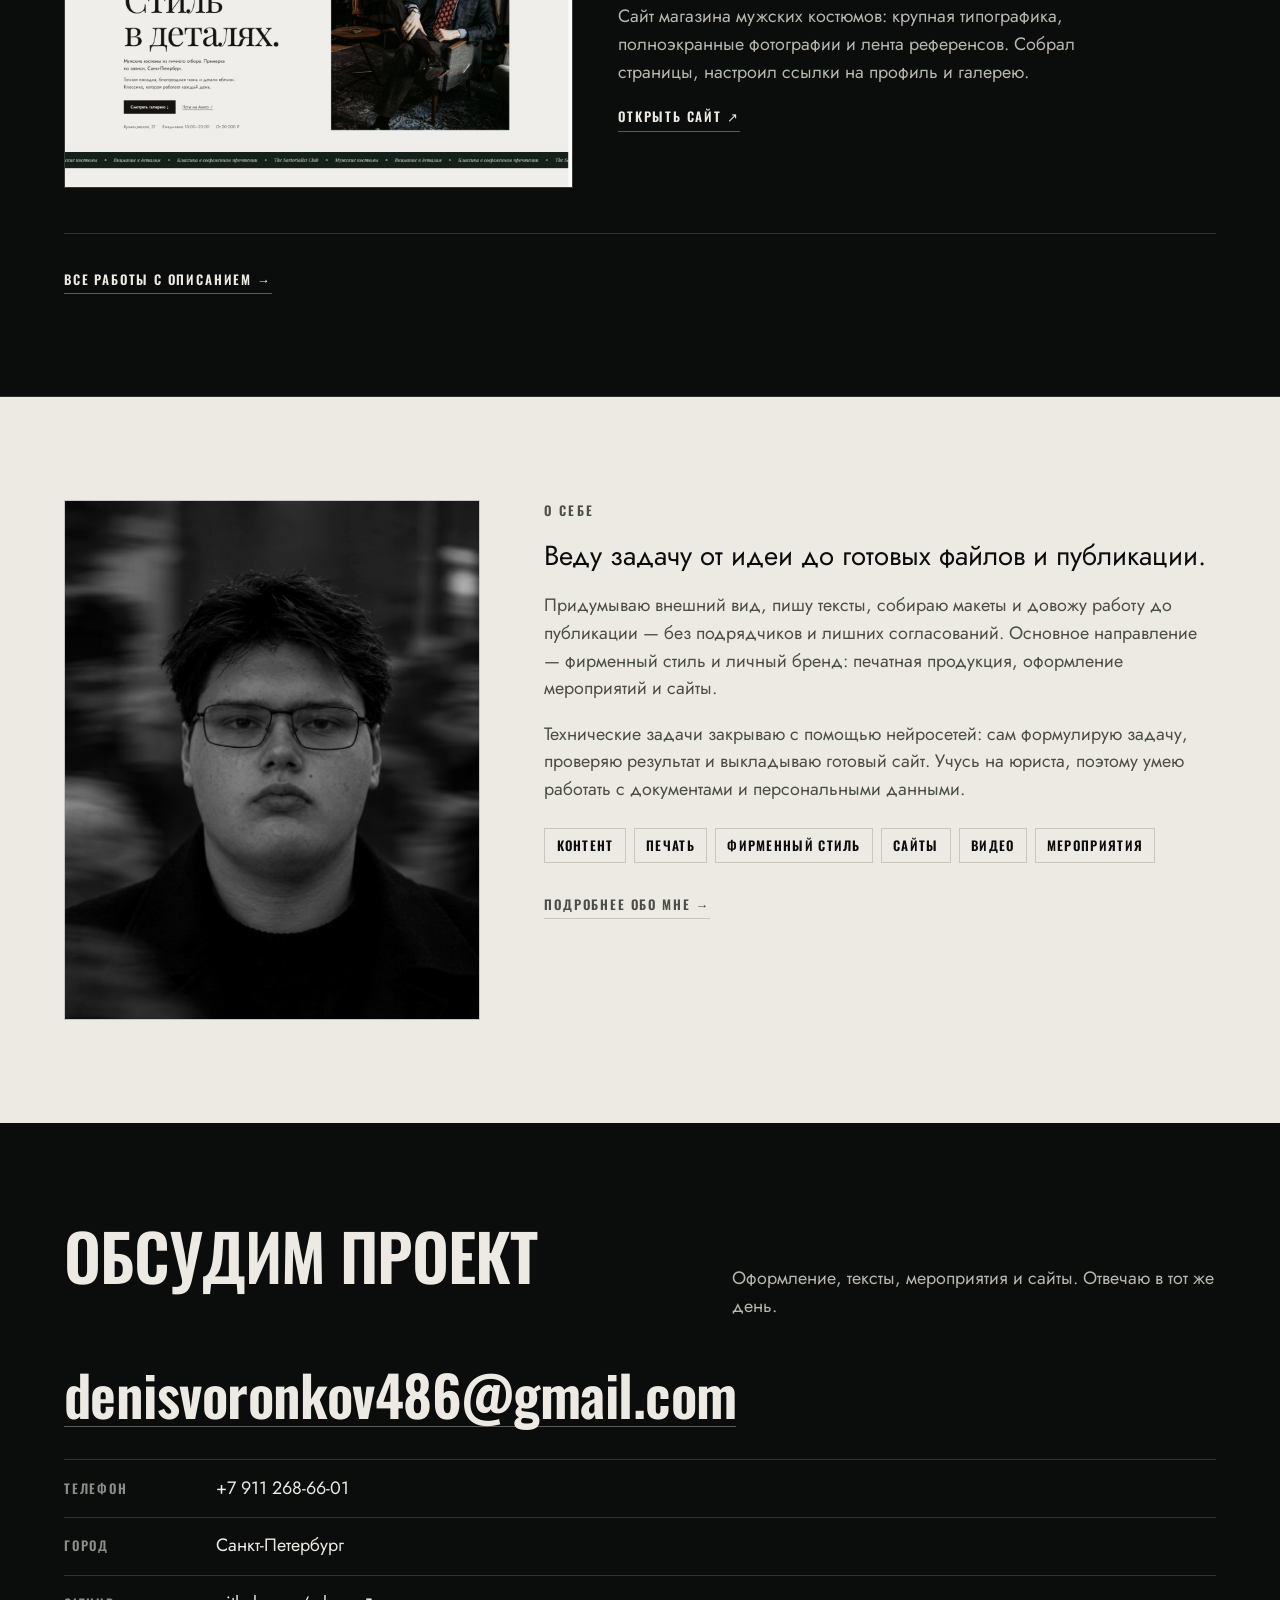
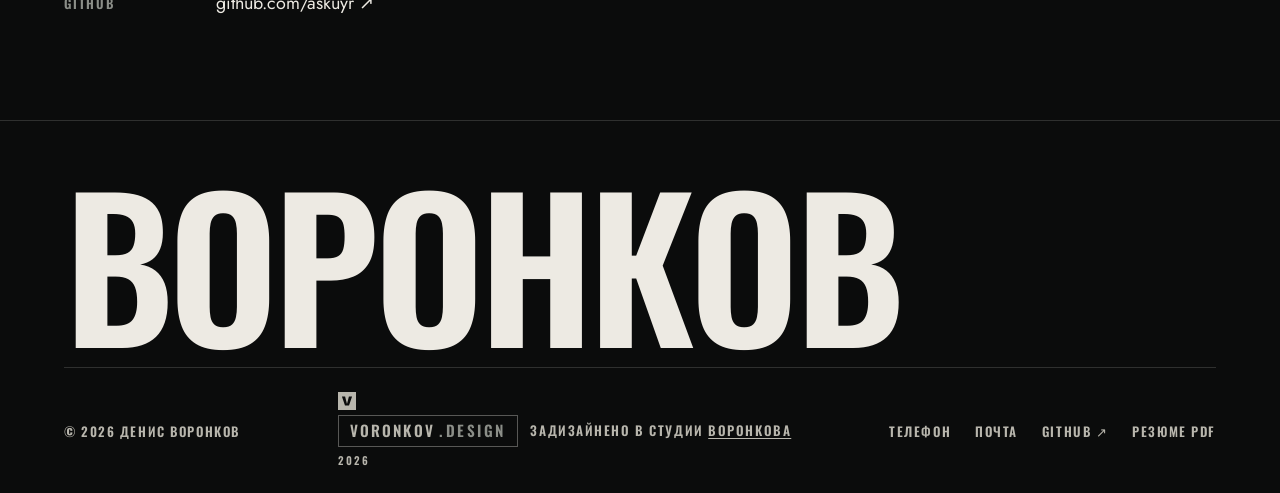
==== commit 3e17be00: "feat(brand): знак V в блоке подписи" ====
--- a/index.html
+++ b/index.html
@@ -235,6 +235,7 @@
       <span>© <span id="year">2026</span> Денис Воронков</span>
       <div class="vd-stamp">
         <a class="vd-stamp__mark" href="https://voronkov-design.ru/" target="_blank" rel="noopener">
+          <svg class="vd-stamp__logo" viewBox="0 0 32 32" aria-hidden="true"><path fill="currentColor" fill-rule="evenodd" d="M0 0h32v32H0Zm7 8h5.6L16 21.4 19.4 8H25l-5.4 16h-7.2Z"/></svg>
           <span class="vd-stamp__box">VORONKOV<i>.DESIGN</i></span>
           <span class="vd-stamp__year">2026</span>
         </a>
--- a/assets/css/style.css
+++ b/assets/css/style.css
@@ -860,3 +860,5 @@
 .vd-stamp__note a { text-decoration: underline; text-underline-offset: 2px; }
 .vd-stamp:hover .vd-stamp__box { border-color: var(--on-dark); color: var(--on-dark); }
 .vd-stamp:hover .vd-stamp__box i { color: var(--on-dark-soft); }
+
+.vd-stamp__logo { width: 18px; height: 18px; flex: none; }
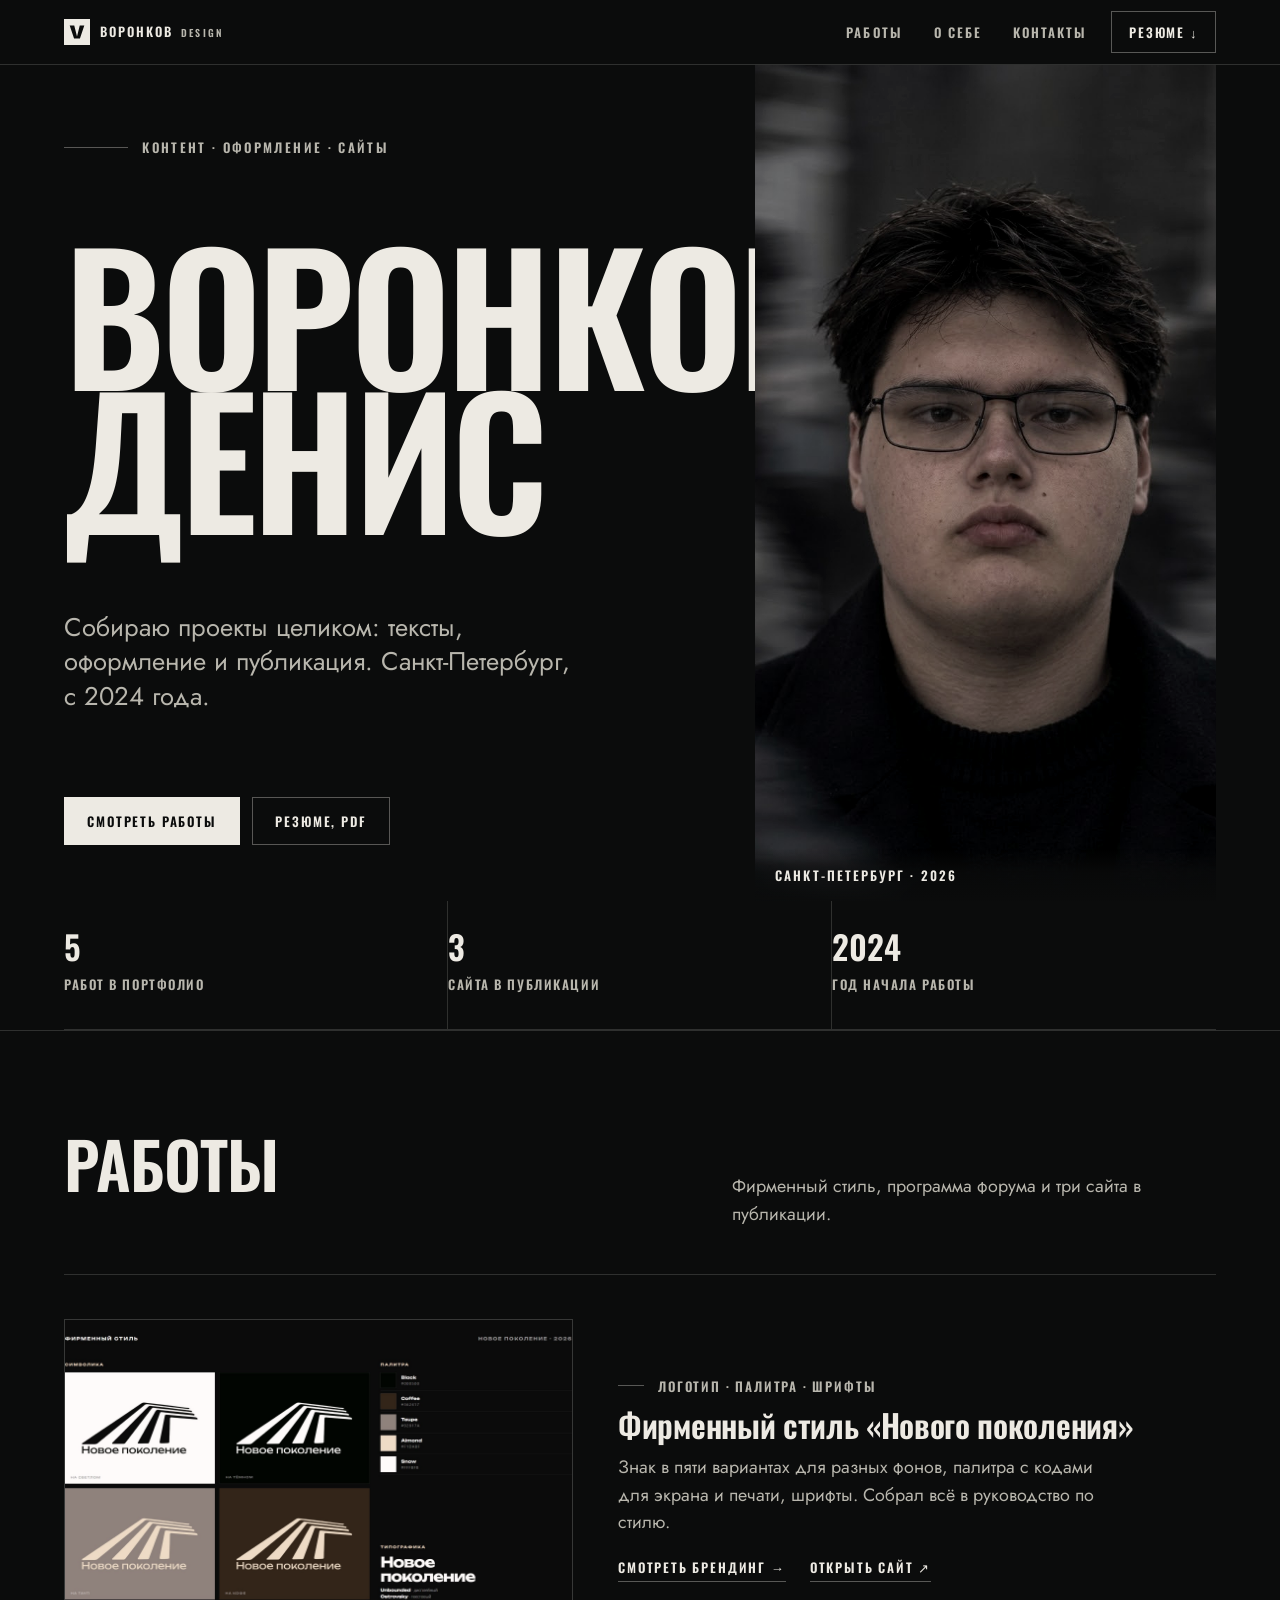
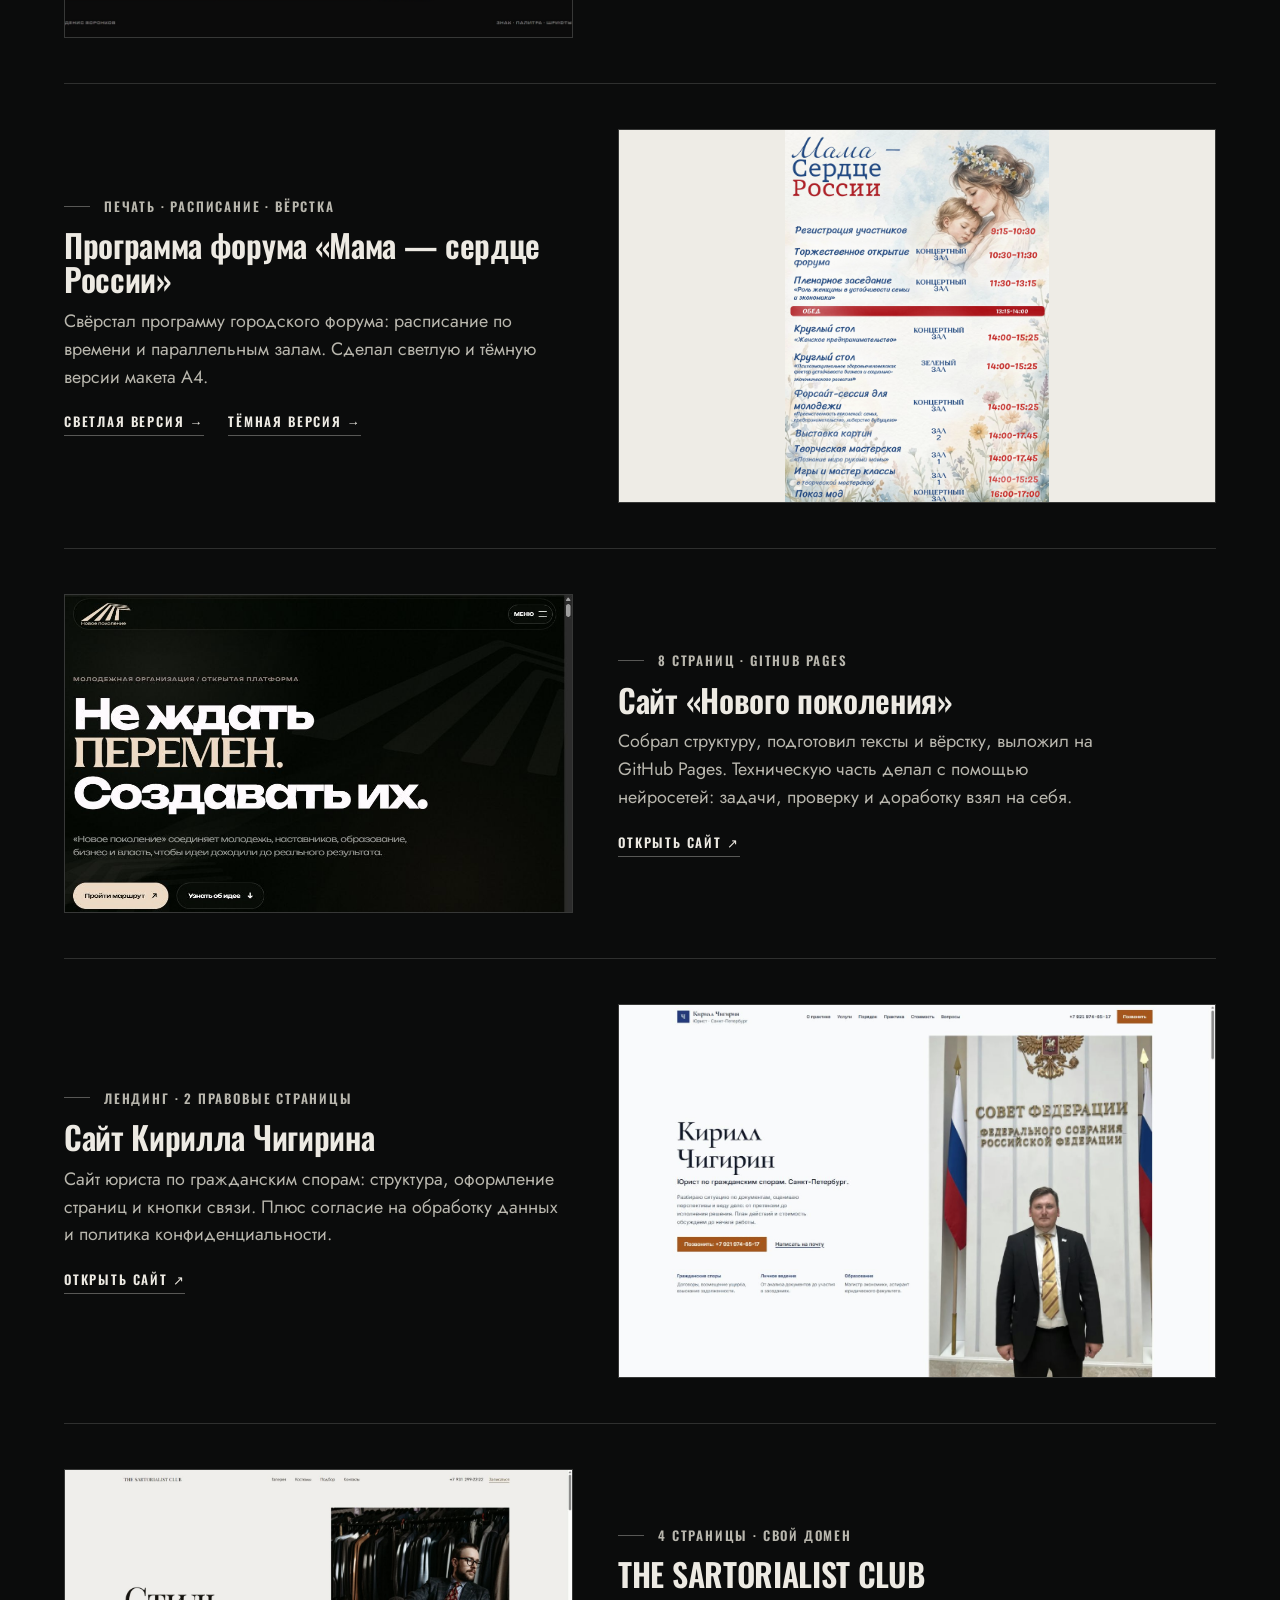
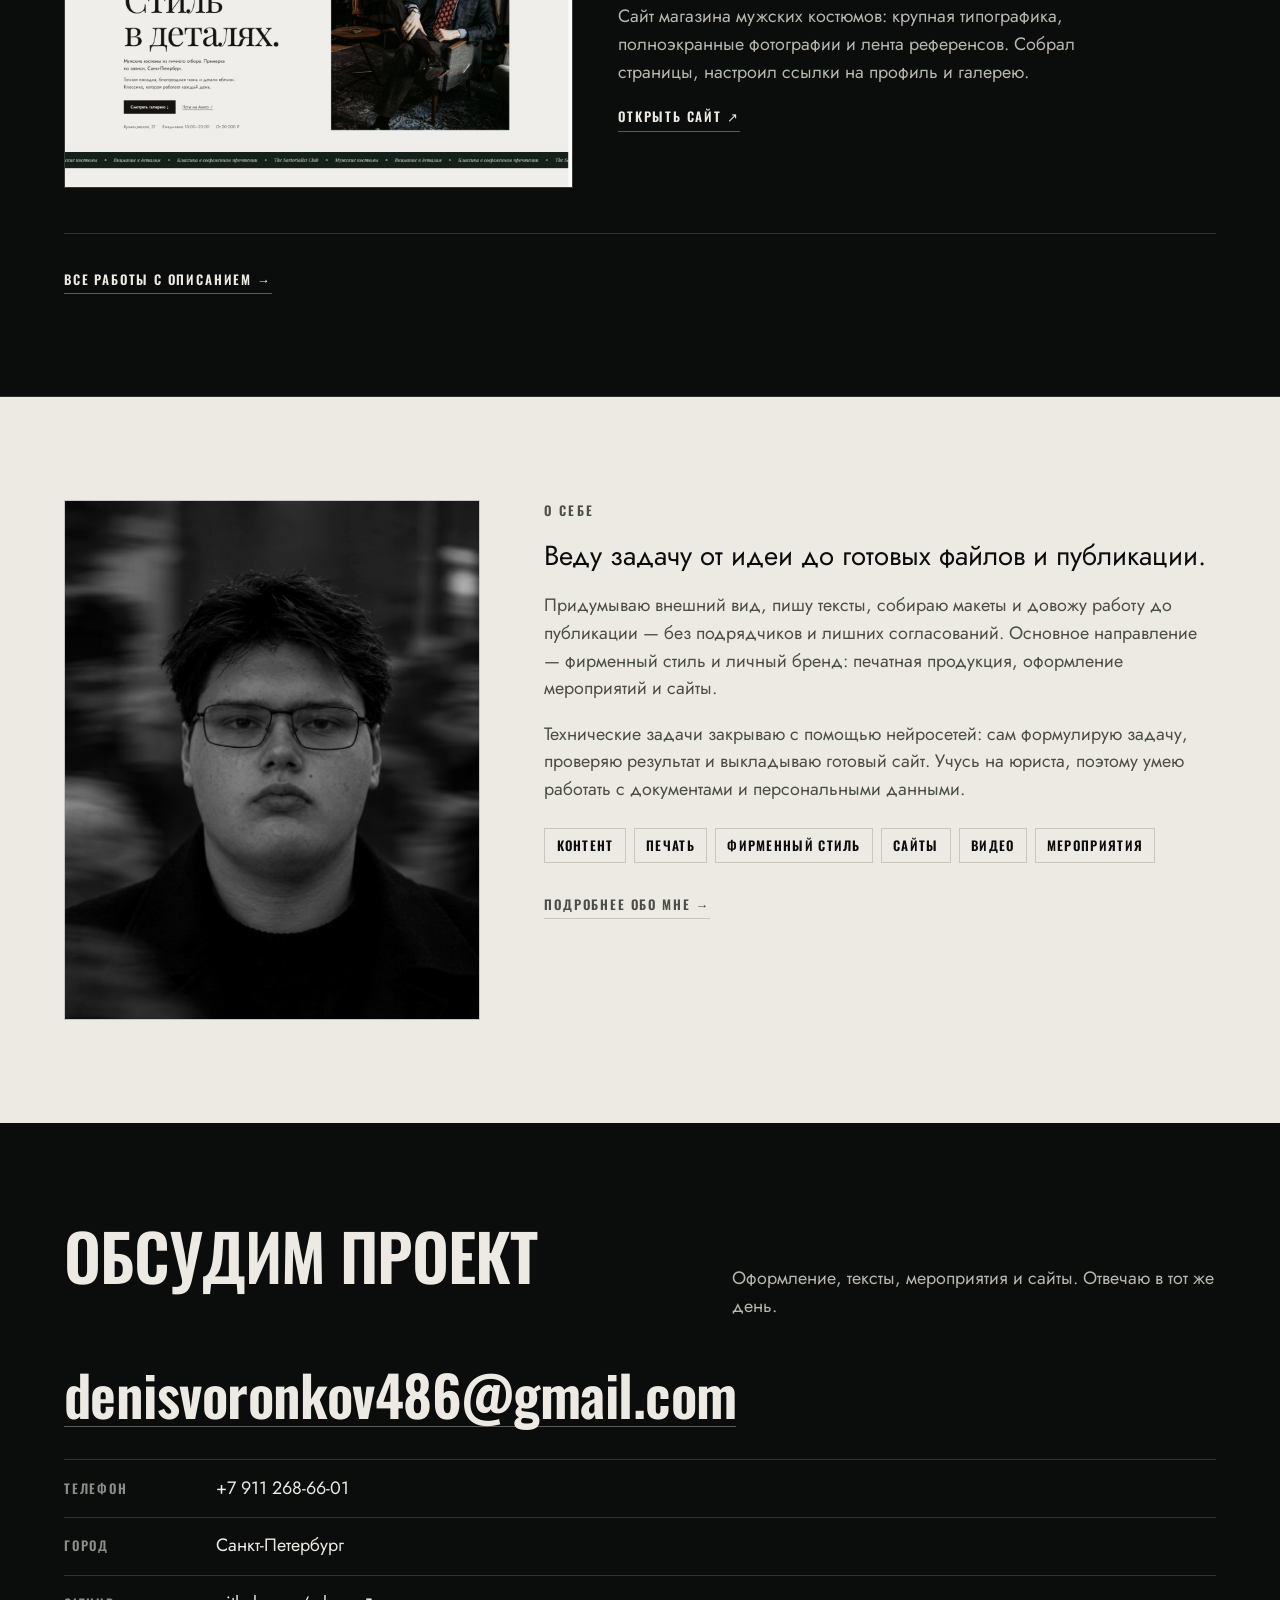
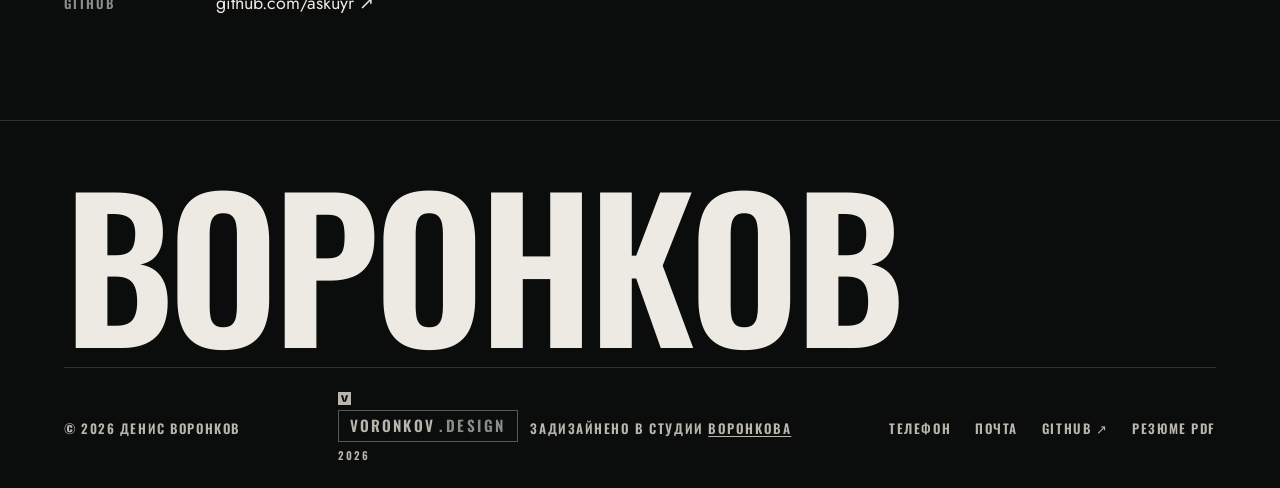
==== commit 2cbe6168: "feat(brand): фавиконка по знаку V вместо старых ДВ Иконка вкладки собрана из logo-mark.svg в цветах " ====
--- a/index.html
+++ b/index.html
@@ -1,267 +1,268 @@
-<!DOCTYPE html>
-<html lang="ru">
-<head>
-<meta charset="utf-8">
-<meta name="viewport" content="width=device-width, initial-scale=1">
-<title>Денис Воронков — контент, оформление, сайты</title>
-
-<meta name="description" content="Денис Воронков: контент для соцсетей, печатная продукция, фирменный стиль и сайты. Санкт-Петербург, с 2024 года.">
-<meta name="author" content="Денис Воронков">
-<meta name="theme-color" content="#0b0c0c">
-<link rel="canonical" href="https://askuyr.github.io/">
-
-<meta property="og:type" content="website">
-<meta property="og:locale" content="ru_RU">
-<meta property="og:site_name" content="Денис Воронков">
-<meta property="og:title" content="Денис Воронков — контент, оформление, сайты">
-<meta property="og:description" content="Контент, печать, фирменный стиль и сайты. Пять работ, которые можно открыть и рассмотреть.">
-<meta property="og:url" content="https://askuyr.github.io/">
-<meta property="og:image" content="https://askuyr.github.io/assets/img/og.jpg">
-<meta property="og:image:width" content="1200">
-<meta property="og:image:height" content="630">
-<meta name="twitter:card" content="summary_large_image">
-
-<link rel="icon" href="favicon.ico" sizes="16x16 32x32 48x48">
-<link rel="icon" href="assets/img/favicon.png" sizes="64x64" type="image/png">
-<link rel="apple-touch-icon" href="assets/img/icon-192.png">
-<link rel="manifest" href="manifest.webmanifest">
-
-<link rel="preload" href="assets/fonts/oswald-600-cyrillic.woff2" as="font" type="font/woff2" crossorigin>
-<link rel="preload" href="assets/fonts/jost-normal-300-600-cyrillic.woff2" as="font" type="font/woff2" crossorigin>
-<link rel="stylesheet" href="assets/css/fonts.css">
-<link rel="stylesheet" href="assets/css/tokens.css">
-<link rel="stylesheet" href="assets/css/style.css">
-<script>document.documentElement.classList.add('js');</script>
-
-<script type="application/ld+json">
-{
-  "@context": "https://schema.org",
-  "@type": "Person",
-  "name": "Денис Воронков",
-  "jobTitle": "Контент-менеджер, дизайнер",
-  "email": "mailto:denisvoronkov486@gmail.com",
-  "telephone": "+7 911 268-66-01",
-  "url": "https://askuyr.github.io/",
-  "image": "https://askuyr.github.io/assets/img/portrait.jpg",
-  "address": { "@type": "PostalAddress", "addressLocality": "Санкт-Петербург", "addressCountry": "RU" },
-  "sameAs": ["https://github.com/askuyr"],
-  "knowsAbout": ["Контент для соцсетей", "Печатная продукция", "Фирменный стиль", "Копирайтинг", "Вёрстка сайтов", "Организация мероприятий"]
-}
-</script>
-</head>
-<body>
-<a class="skip" href="#main">Перейти к содержанию</a>
-
-<header class="bar">
-  <div class="wrap bar__inner">
-    <a class="bar__brand" href="index.html"><svg class="brand__mark" viewBox="0 0 32 32" aria-hidden="true"><path fill="currentColor" fill-rule="evenodd" d="M0 0h32v32H0Zm7 8h5.6L16 21.4 19.4 8H25l-5.4 16h-7.2Z"/></svg><span class="brand__text"><span class="brand__name">Воронков</span> <span class="brand__sub">Design</span></span></a>
-    <nav class="bar__nav" id="nav" aria-label="Разделы сайта">
-      <a href="works.html">Работы</a>
-      <a href="about.html">О себе</a>
-      <a href="contacts.html">Контакты</a>
-    </nav>
-    <a class="bar__cta" href="assets/docs/voronkov-resume.pdf" download>Резюме ↓</a>
-    <button class="bar__toggle" id="navToggle" type="button" aria-expanded="false" aria-controls="nav" aria-label="Меню">
-      <span></span><span></span>
-    </button>
-  </div>
-</header>
-
-<main id="main">
-
-  <!-- ================= ПЕРВЫЙ ЭКРАН ================= -->
-  <section class="hero">
-    <div class="wrap hero__inner">
-      <div class="hero__text">
-        <p class="label hero__eyebrow">Контент · оформление · сайты</p>
-        <h1 class="mega">Воронков<br>Денис</h1>
-        <p class="lead">Собираю проекты целиком: тексты, оформление и публикация. Санкт-Петербург, с 2024 года.</p>
-        <div class="hero__actions">
-          <a class="btn" href="works.html">Смотреть работы</a>
-          <a class="btn btn--ghost" href="assets/docs/voronkov-resume.pdf" download>Резюме, PDF</a>
-        </div>
-      </div>
-      <figure class="hero__media">
-        <img src="assets/img/portrait.jpg" width="896" height="1195" alt="Денис Воронков" fetchpriority="high">
-        <figcaption>Санкт-Петербург · 2026</figcaption>
-      </figure>
-    </div>
-
-    <div class="wrap">
-      <ul class="facts">
-        <li><b>5</b><span>работ в портфолио</span></li>
-        <li><b>3</b><span>сайта в публикации</span></li>
-        <li><b>2024</b><span>год начала работы</span></li>
-      </ul>
-    </div>
-  </section>
-
-  <!-- ================= РАБОТЫ ================= -->
-  <section class="section">
-    <div class="wrap">
-      <div class="reveal">
-        <div class="sec-head">
-          <h2>Работы</h2>
-          <p>Фирменный стиль, программа форума и три сайта в публикации.</p>
-        </div>
-
-        <div class="works">
-          <article class="work reveal">
-            <a class="work__media" href="branding.html">
-              <img src="assets/img/brand-board.jpg" width="2200" height="1284" loading="lazy" alt="Сводный лист фирменного стиля «Новое поколение»: знак, палитра и шрифты">
-            </a>
-            <div class="work__body">
-              <p class="work__meta">Логотип · палитра · шрифты</p>
-              <h3>Фирменный стиль «Нового поколения»</h3>
-              <p>Знак в пяти вариантах для разных фонов, палитра с кодами для экрана и печати, шрифты. Собрал всё в руководство по стилю.</p>
-              <div class="work__links">
-                <a class="link" href="branding.html">Смотреть брендинг →</a>
-                <a class="link" href="https://askuyr.github.io/novoepokolenie-site/" target="_blank" rel="noopener">Открыть сайт ↗</a>
-              </div>
-            </div>
-          </article>
-
-          <article class="work work--flip reveal">
-            <a class="work__media" href="assets/img/forum-light.jpg" data-lightbox data-caption="Программа форума «Мама — сердце России», светлая версия">
-              <img src="assets/img/forum-light.jpg" width="1400" height="1980" loading="lazy" alt="Программа форума «Мама — сердце России»: расписание по времени и залам" class="is-poster">
-            </a>
-            <div class="work__body">
-              <p class="work__meta">Печать · расписание · вёрстка</p>
-              <h3>Программа форума «Мама — сердце России»</h3>
-              <p>Свёрстал программу городского форума: расписание по времени и параллельным залам. Сделал светлую и тёмную версии макета A4.</p>
-              <div class="work__links">
-                <a class="link" href="assets/img/forum-light.jpg" data-lightbox data-caption="Программа форума, светлая версия">Светлая версия →</a>
-                <a class="link" href="assets/img/forum-dark.jpg" data-lightbox data-caption="Программа форума, тёмная версия">Тёмная версия →</a>
-              </div>
-            </div>
-          </article>
-
-          <article class="work reveal">
-            <a class="work__media" href="https://askuyr.github.io/novoepokolenie-site/" target="_blank" rel="noopener">
-              <img src="assets/img/work-novo.jpg" width="1440" height="1000" loading="lazy" alt="Главная страница сайта «Новое поколение»">
-            </a>
-            <div class="work__body">
-              <p class="work__meta">8 страниц · GitHub Pages</p>
-              <h3>Сайт «Нового поколения»</h3>
-              <p>Собрал структуру, подготовил тексты и вёрстку, выложил на GitHub Pages. Техническую часть делал с помощью нейросетей: задачи, проверку и доработку взял на себя.</p>
-              <div class="work__links">
-                <a class="link" href="https://askuyr.github.io/novoepokolenie-site/" target="_blank" rel="noopener">Открыть сайт ↗</a>
-              </div>
-            </div>
-          </article>
-
-          <article class="work work--flip reveal">
-            <a class="work__media" href="https://askuyr.github.io/Chigirin/" target="_blank" rel="noopener">
-              <img src="assets/img/work-law.jpg" width="1440" height="1000" loading="lazy" alt="Главная страница сайта юриста Кирилла Чигирина">
-            </a>
-            <div class="work__body">
-              <p class="work__meta">Лендинг · 2 правовые страницы</p>
-              <h3>Сайт Кирилла Чигирина</h3>
-              <p>Сайт юриста по гражданским спорам: структура, оформление страниц и кнопки связи. Плюс согласие на обработку данных и политика конфиденциальности.</p>
-              <div class="work__links">
-                <a class="link" href="https://askuyr.github.io/Chigirin/" target="_blank" rel="noopener">Открыть сайт ↗</a>
-              </div>
-            </div>
-          </article>
-
-          <article class="work reveal">
-            <a class="work__media" href="https://thesartorialistclub.ru/" target="_blank" rel="noopener">
-              <img src="assets/img/work-sarto.jpg" width="1440" height="1000" loading="lazy" alt="Главная страница THE SARTORIALIST CLUB">
-            </a>
-            <div class="work__body">
-              <p class="work__meta">4 страницы · свой домен</p>
-              <h3>THE SARTORIALIST CLUB</h3>
-              <p>Сайт магазина мужских костюмов: крупная типографика, полноэкранные фотографии и лента референсов. Собрал страницы, настроил ссылки на профиль и галерею.</p>
-              <div class="work__links">
-                <a class="link" href="https://thesartorialistclub.ru/" target="_blank" rel="noopener">Открыть сайт ↗</a>
-              </div>
-            </div>
-          </article>
-        </div>
-
-        <p style="margin-top:2rem"><a class="link" href="works.html">Все работы с описанием →</a></p>
-      </div>
-    </div>
-  </section>
-
-  <!-- ================= О СЕБЕ ================= -->
-  <section class="section band">
-    <div class="wrap">
-      <div class="about reveal">
-        <figure class="about__photo">
-          <img src="assets/img/portrait.jpg" width="896" height="1195" loading="lazy" alt="Портрет Дениса Воронкова">
-        </figure>
-        <div class="about__text">
-          <p class="label">О себе</p>
-          <p class="lead">Веду задачу от идеи до готовых файлов и публикации.</p>
-          <p>Придумываю внешний вид, пишу тексты, собираю макеты и довожу работу до публикации — без подрядчиков и лишних согласований. Основное направление — фирменный стиль и личный бренд: печатная продукция, оформление мероприятий и сайты.</p>
-          <p>Технические задачи закрываю с помощью нейросетей: сам формулирую задачу, проверяю результат и выкладываю готовый сайт. Учусь на юриста, поэтому умею работать с документами и персональными данными.</p>
-          <ul class="chips" aria-label="Навыки">
-            <li>Контент</li>
-            <li>Печать</li>
-            <li>Фирменный стиль</li>
-            <li>Сайты</li>
-            <li>Видео</li>
-            <li>Мероприятия</li>
-          </ul>
-          <p style="margin-top:1.75rem"><a class="link" href="about.html">Подробнее обо мне →</a></p>
-        </div>
-      </div>
-    </div>
-  </section>
-
-  <!-- ================= КОНТАКТЫ ================= -->
-  <section class="section">
-    <div class="wrap reveal">
-      <div class="sec-head">
-        <h2>Обсудим проект</h2>
-        <p>Оформление, тексты, мероприятия и сайты. Отвечаю в тот же день.</p>
-      </div>
-      <a class="contact__mail" href="mailto:denisvoronkov486@gmail.com">denisvoronkov486@gmail.com</a>
-      <dl class="contact__rows">
-        <div class="contact__row"><dt>Телефон</dt><dd><a href="tel:+79112686601">+7 911 268-66-01</a></dd></div>
-        <div class="contact__row"><dt>Город</dt><dd>Санкт-Петербург</dd></div>
-        <div class="contact__row"><dt>GitHub</dt><dd><a href="https://github.com/askuyr" target="_blank" rel="noopener">github.com/askuyr ↗</a></dd></div>
-      </dl>
-    </div>
-  </section>
-
-</main>
-
-<footer class="foot">
-  <div class="wrap">
-    <p class="foot__name" aria-hidden="true">Воронков</p>
-    <div class="foot__rows">
-      <span>© <span id="year">2026</span> Денис Воронков</span>
-      <div class="vd-stamp">
-        <a class="vd-stamp__mark" href="https://voronkov-design.ru/" target="_blank" rel="noopener">
-          <svg class="vd-stamp__logo" viewBox="0 0 32 32" aria-hidden="true"><path fill="currentColor" fill-rule="evenodd" d="M0 0h32v32H0Zm7 8h5.6L16 21.4 19.4 8H25l-5.4 16h-7.2Z"/></svg>
-          <span class="vd-stamp__box">VORONKOV<i>.DESIGN</i></span>
-          <span class="vd-stamp__year">2026</span>
-        </a>
-        <p class="vd-stamp__note" style="max-width:none">Задизайнено в студии <a href="https://voronkov-design.ru/" target="_blank" rel="noopener">Воронкова</a></p>
-      </div>
-      <div class="foot__docs">
-        <a href="tel:+79112686601">Телефон</a>
-        <a href="mailto:denisvoronkov486@gmail.com">Почта</a>
-        <a href="https://github.com/askuyr" target="_blank" rel="noopener">GitHub ↗</a>
-        <a href="assets/docs/voronkov-resume.pdf" download>Резюме PDF</a>
-      </div>
-    </div>
-  </div>
-</footer>
-
-<div class="lightbox" id="lightbox" role="dialog" aria-modal="true" aria-label="Просмотр работы" hidden>
-  <button class="lightbox__close" id="lbClose" type="button" aria-label="Закрыть">×</button>
-  <span class="lightbox__count" id="lbCount">01 / 02</span>
-  <button class="lightbox__nav lightbox__nav--prev" id="lbPrev" type="button" aria-label="Предыдущая работа">←</button>
-  <figure class="lightbox__figure">
-    <img class="lightbox__img" id="lbImg" src="" alt="">
-    <figcaption class="lightbox__caption" id="lbCaption"></figcaption>
-  </figure>
-  <button class="lightbox__nav lightbox__nav--next" id="lbNext" type="button" aria-label="Следующая работа">→</button>
-</div>
-
-<script src="assets/js/main.js" defer></script>
-</body>
-</html>
+<!DOCTYPE html>
+<html lang="ru">
+<head>
+<meta charset="utf-8">
+<meta name="viewport" content="width=device-width, initial-scale=1">
+<title>Денис Воронков — контент, оформление, сайты</title>
+
+<meta name="description" content="Денис Воронков: контент для соцсетей, печатная продукция, фирменный стиль и сайты. Санкт-Петербург, с 2024 года.">
+<meta name="author" content="Денис Воронков">
+<meta name="theme-color" content="#0b0c0c">
+<link rel="canonical" href="https://askuyr.github.io/">
+
+<meta property="og:type" content="website">
+<meta property="og:locale" content="ru_RU">
+<meta property="og:site_name" content="Денис Воронков">
+<meta property="og:title" content="Денис Воронков — контент, оформление, сайты">
+<meta property="og:description" content="Контент, печать, фирменный стиль и сайты. Пять работ, которые можно открыть и рассмотреть.">
+<meta property="og:url" content="https://askuyr.github.io/">
+<meta property="og:image" content="https://askuyr.github.io/assets/img/og.jpg">
+<meta property="og:image:width" content="1200">
+<meta property="og:image:height" content="630">
+<meta name="twitter:card" content="summary_large_image">
+
+<link rel="icon" href="assets/img/favicon.svg" type="image/svg+xml">
+<link rel="icon" href="favicon.ico" sizes="16x16 32x32 48x48">
+<link rel="icon" href="assets/img/favicon.png" sizes="64x64" type="image/png">
+<link rel="apple-touch-icon" href="assets/img/icon-192.png">
+<link rel="manifest" href="manifest.webmanifest">
+
+<link rel="preload" href="assets/fonts/oswald-600-cyrillic.woff2" as="font" type="font/woff2" crossorigin>
+<link rel="preload" href="assets/fonts/jost-normal-300-600-cyrillic.woff2" as="font" type="font/woff2" crossorigin>
+<link rel="stylesheet" href="assets/css/fonts.css">
+<link rel="stylesheet" href="assets/css/tokens.css">
+<link rel="stylesheet" href="assets/css/style.css">
+<script>document.documentElement.classList.add('js');</script>
+
+<script type="application/ld+json">
+{
+  "@context": "https://schema.org",
+  "@type": "Person",
+  "name": "Денис Воронков",
+  "jobTitle": "Контент-менеджер, дизайнер",
+  "email": "mailto:denisvoronkov486@gmail.com",
+  "telephone": "+7 911 268-66-01",
+  "url": "https://askuyr.github.io/",
+  "image": "https://askuyr.github.io/assets/img/portrait.jpg",
+  "address": { "@type": "PostalAddress", "addressLocality": "Санкт-Петербург", "addressCountry": "RU" },
+  "sameAs": ["https://github.com/askuyr"],
+  "knowsAbout": ["Контент для соцсетей", "Печатная продукция", "Фирменный стиль", "Копирайтинг", "Вёрстка сайтов", "Организация мероприятий"]
+}
+</script>
+</head>
+<body>
+<a class="skip" href="#main">Перейти к содержанию</a>
+
+<header class="bar">
+  <div class="wrap bar__inner">
+    <a class="bar__brand" href="index.html"><svg class="brand__mark" viewBox="0 0 32 32" aria-hidden="true"><path fill="currentColor" fill-rule="evenodd" d="M0 0h32v32H0Zm7 8h5.6L16 21.4 19.4 8H25l-5.4 16h-7.2Z"/></svg><span class="brand__text"><span class="brand__name">Воронков</span> <span class="brand__sub">Design</span></span></a>
+    <nav class="bar__nav" id="nav" aria-label="Разделы сайта">
+      <a href="works.html">Работы</a>
+      <a href="about.html">О себе</a>
+      <a href="contacts.html">Контакты</a>
+    </nav>
+    <a class="bar__cta" href="assets/docs/voronkov-resume.pdf" download>Резюме ↓</a>
+    <button class="bar__toggle" id="navToggle" type="button" aria-expanded="false" aria-controls="nav" aria-label="Меню">
+      <span></span><span></span>
+    </button>
+  </div>
+</header>
+
+<main id="main">
+
+  <!-- ================= ПЕРВЫЙ ЭКРАН ================= -->
+  <section class="hero">
+    <div class="wrap hero__inner">
+      <div class="hero__text">
+        <p class="label hero__eyebrow">Контент · оформление · сайты</p>
+        <h1 class="mega">Воронков<br>Денис</h1>
+        <p class="lead">Собираю проекты целиком: тексты, оформление и публикация. Санкт-Петербург, с 2024 года.</p>
+        <div class="hero__actions">
+          <a class="btn" href="works.html">Смотреть работы</a>
+          <a class="btn btn--ghost" href="assets/docs/voronkov-resume.pdf" download>Резюме, PDF</a>
+        </div>
+      </div>
+      <figure class="hero__media">
+        <img src="assets/img/portrait.jpg" width="896" height="1195" alt="Денис Воронков" fetchpriority="high">
+        <figcaption>Санкт-Петербург · 2026</figcaption>
+      </figure>
+    </div>
+
+    <div class="wrap">
+      <ul class="facts">
+        <li><b>5</b><span>работ в портфолио</span></li>
+        <li><b>3</b><span>сайта в публикации</span></li>
+        <li><b>2024</b><span>год начала работы</span></li>
+      </ul>
+    </div>
+  </section>
+
+  <!-- ================= РАБОТЫ ================= -->
+  <section class="section">
+    <div class="wrap">
+      <div class="reveal">
+        <div class="sec-head">
+          <h2>Работы</h2>
+          <p>Фирменный стиль, программа форума и три сайта в публикации.</p>
+        </div>
+
+        <div class="works">
+          <article class="work reveal">
+            <a class="work__media" href="branding.html">
+              <img src="assets/img/brand-board.jpg" width="2200" height="1284" loading="lazy" alt="Сводный лист фирменного стиля «Новое поколение»: знак, палитра и шрифты">
+            </a>
+            <div class="work__body">
+              <p class="work__meta">Логотип · палитра · шрифты</p>
+              <h3>Фирменный стиль «Нового поколения»</h3>
+              <p>Знак в пяти вариантах для разных фонов, палитра с кодами для экрана и печати, шрифты. Собрал всё в руководство по стилю.</p>
+              <div class="work__links">
+                <a class="link" href="branding.html">Смотреть брендинг →</a>
+                <a class="link" href="https://askuyr.github.io/novoepokolenie-site/" target="_blank" rel="noopener">Открыть сайт ↗</a>
+              </div>
+            </div>
+          </article>
+
+          <article class="work work--flip reveal">
+            <a class="work__media" href="assets/img/forum-light.jpg" data-lightbox data-caption="Программа форума «Мама — сердце России», светлая версия">
+              <img src="assets/img/forum-light.jpg" width="1400" height="1980" loading="lazy" alt="Программа форума «Мама — сердце России»: расписание по времени и залам" class="is-poster">
+            </a>
+            <div class="work__body">
+              <p class="work__meta">Печать · расписание · вёрстка</p>
+              <h3>Программа форума «Мама — сердце России»</h3>
+              <p>Свёрстал программу городского форума: расписание по времени и параллельным залам. Сделал светлую и тёмную версии макета A4.</p>
+              <div class="work__links">
+                <a class="link" href="assets/img/forum-light.jpg" data-lightbox data-caption="Программа форума, светлая версия">Светлая версия →</a>
+                <a class="link" href="assets/img/forum-dark.jpg" data-lightbox data-caption="Программа форума, тёмная версия">Тёмная версия →</a>
+              </div>
+            </div>
+          </article>
+
+          <article class="work reveal">
+            <a class="work__media" href="https://askuyr.github.io/novoepokolenie-site/" target="_blank" rel="noopener">
+              <img src="assets/img/work-novo.jpg" width="1440" height="1000" loading="lazy" alt="Главная страница сайта «Новое поколение»">
+            </a>
+            <div class="work__body">
+              <p class="work__meta">8 страниц · GitHub Pages</p>
+              <h3>Сайт «Нового поколения»</h3>
+              <p>Собрал структуру, подготовил тексты и вёрстку, выложил на GitHub Pages. Техническую часть делал с помощью нейросетей: задачи, проверку и доработку взял на себя.</p>
+              <div class="work__links">
+                <a class="link" href="https://askuyr.github.io/novoepokolenie-site/" target="_blank" rel="noopener">Открыть сайт ↗</a>
+              </div>
+            </div>
+          </article>
+
+          <article class="work work--flip reveal">
+            <a class="work__media" href="https://askuyr.github.io/Chigirin/" target="_blank" rel="noopener">
+              <img src="assets/img/work-law.jpg" width="1440" height="1000" loading="lazy" alt="Главная страница сайта юриста Кирилла Чигирина">
+            </a>
+            <div class="work__body">
+              <p class="work__meta">Лендинг · 2 правовые страницы</p>
+              <h3>Сайт Кирилла Чигирина</h3>
+              <p>Сайт юриста по гражданским спорам: структура, оформление страниц и кнопки связи. Плюс согласие на обработку данных и политика конфиденциальности.</p>
+              <div class="work__links">
+                <a class="link" href="https://askuyr.github.io/Chigirin/" target="_blank" rel="noopener">Открыть сайт ↗</a>
+              </div>
+            </div>
+          </article>
+
+          <article class="work reveal">
+            <a class="work__media" href="https://thesartorialistclub.ru/" target="_blank" rel="noopener">
+              <img src="assets/img/work-sarto.jpg" width="1440" height="1000" loading="lazy" alt="Главная страница THE SARTORIALIST CLUB">
+            </a>
+            <div class="work__body">
+              <p class="work__meta">4 страницы · свой домен</p>
+              <h3>THE SARTORIALIST CLUB</h3>
+              <p>Сайт магазина мужских костюмов: крупная типографика, полноэкранные фотографии и лента референсов. Собрал страницы, настроил ссылки на профиль и галерею.</p>
+              <div class="work__links">
+                <a class="link" href="https://thesartorialistclub.ru/" target="_blank" rel="noopener">Открыть сайт ↗</a>
+              </div>
+            </div>
+          </article>
+        </div>
+
+        <p style="margin-top:2rem"><a class="link" href="works.html">Все работы с описанием →</a></p>
+      </div>
+    </div>
+  </section>
+
+  <!-- ================= О СЕБЕ ================= -->
+  <section class="section band">
+    <div class="wrap">
+      <div class="about reveal">
+        <figure class="about__photo">
+          <img src="assets/img/portrait.jpg" width="896" height="1195" loading="lazy" alt="Портрет Дениса Воронкова">
+        </figure>
+        <div class="about__text">
+          <p class="label">О себе</p>
+          <p class="lead">Веду задачу от идеи до готовых файлов и публикации.</p>
+          <p>Придумываю внешний вид, пишу тексты, собираю макеты и довожу работу до публикации — без подрядчиков и лишних согласований. Основное направление — фирменный стиль и личный бренд: печатная продукция, оформление мероприятий и сайты.</p>
+          <p>Технические задачи закрываю с помощью нейросетей: сам формулирую задачу, проверяю результат и выкладываю готовый сайт. Учусь на юриста, поэтому умею работать с документами и персональными данными.</p>
+          <ul class="chips" aria-label="Навыки">
+            <li>Контент</li>
+            <li>Печать</li>
+            <li>Фирменный стиль</li>
+            <li>Сайты</li>
+            <li>Видео</li>
+            <li>Мероприятия</li>
+          </ul>
+          <p style="margin-top:1.75rem"><a class="link" href="about.html">Подробнее обо мне →</a></p>
+        </div>
+      </div>
+    </div>
+  </section>
+
+  <!-- ================= КОНТАКТЫ ================= -->
+  <section class="section">
+    <div class="wrap reveal">
+      <div class="sec-head">
+        <h2>Обсудим проект</h2>
+        <p>Оформление, тексты, мероприятия и сайты. Отвечаю в тот же день.</p>
+      </div>
+      <a class="contact__mail" href="mailto:denisvoronkov486@gmail.com">denisvoronkov486@gmail.com</a>
+      <dl class="contact__rows">
+        <div class="contact__row"><dt>Телефон</dt><dd><a href="tel:+79112686601">+7 911 268-66-01</a></dd></div>
+        <div class="contact__row"><dt>Город</dt><dd>Санкт-Петербург</dd></div>
+        <div class="contact__row"><dt>GitHub</dt><dd><a href="https://github.com/askuyr" target="_blank" rel="noopener">github.com/askuyr ↗</a></dd></div>
+      </dl>
+    </div>
+  </section>
+
+</main>
+
+<footer class="foot">
+  <div class="wrap">
+    <p class="foot__name" aria-hidden="true">Воронков</p>
+    <div class="foot__rows">
+      <span>© <span id="year">2026</span> Денис Воронков</span>
+      <div class="vd-stamp">
+        <a class="vd-stamp__mark" href="https://voronkov-design.ru/" target="_blank" rel="noopener">
+          <svg class="vd-stamp__logo" viewBox="0 0 32 32" aria-hidden="true"><path fill="currentColor" fill-rule="evenodd" d="M0 0h32v32H0Zm7 8h5.6L16 21.4 19.4 8H25l-5.4 16h-7.2Z"/></svg>
+          <span class="vd-stamp__box">VORONKOV<i>.DESIGN</i></span>
+          <span class="vd-stamp__year">2026</span>
+        </a>
+        <p class="vd-stamp__note" style="max-width:none">Задизайнено в студии <a href="https://voronkov-design.ru/" target="_blank" rel="noopener">Воронкова</a></p>
+      </div>
+      <div class="foot__docs">
+        <a href="tel:+79112686601">Телефон</a>
+        <a href="mailto:denisvoronkov486@gmail.com">Почта</a>
+        <a href="https://github.com/askuyr" target="_blank" rel="noopener">GitHub ↗</a>
+        <a href="assets/docs/voronkov-resume.pdf" download>Резюме PDF</a>
+      </div>
+    </div>
+  </div>
+</footer>
+
+<div class="lightbox" id="lightbox" role="dialog" aria-modal="true" aria-label="Просмотр работы" hidden>
+  <button class="lightbox__close" id="lbClose" type="button" aria-label="Закрыть">×</button>
+  <span class="lightbox__count" id="lbCount">01 / 02</span>
+  <button class="lightbox__nav lightbox__nav--prev" id="lbPrev" type="button" aria-label="Предыдущая работа">←</button>
+  <figure class="lightbox__figure">
+    <img class="lightbox__img" id="lbImg" src="" alt="">
+    <figcaption class="lightbox__caption" id="lbCaption"></figcaption>
+  </figure>
+  <button class="lightbox__nav lightbox__nav--next" id="lbNext" type="button" aria-label="Следующая работа">→</button>
+</div>
+
+<script src="assets/js/main.js" defer></script>
+</body>
+</html>
--- a/assets/css/style.css
+++ b/assets/css/style.css
@@ -861,4 +861,4 @@
 .vd-stamp:hover .vd-stamp__box { border-color: var(--on-dark); color: var(--on-dark); }
 .vd-stamp:hover .vd-stamp__box i { color: var(--on-dark-soft); }
 
-.vd-stamp__logo { width: 18px; height: 18px; flex: none; }
+.vd-stamp__logo { width: 13px; height: 13px; flex: none; }
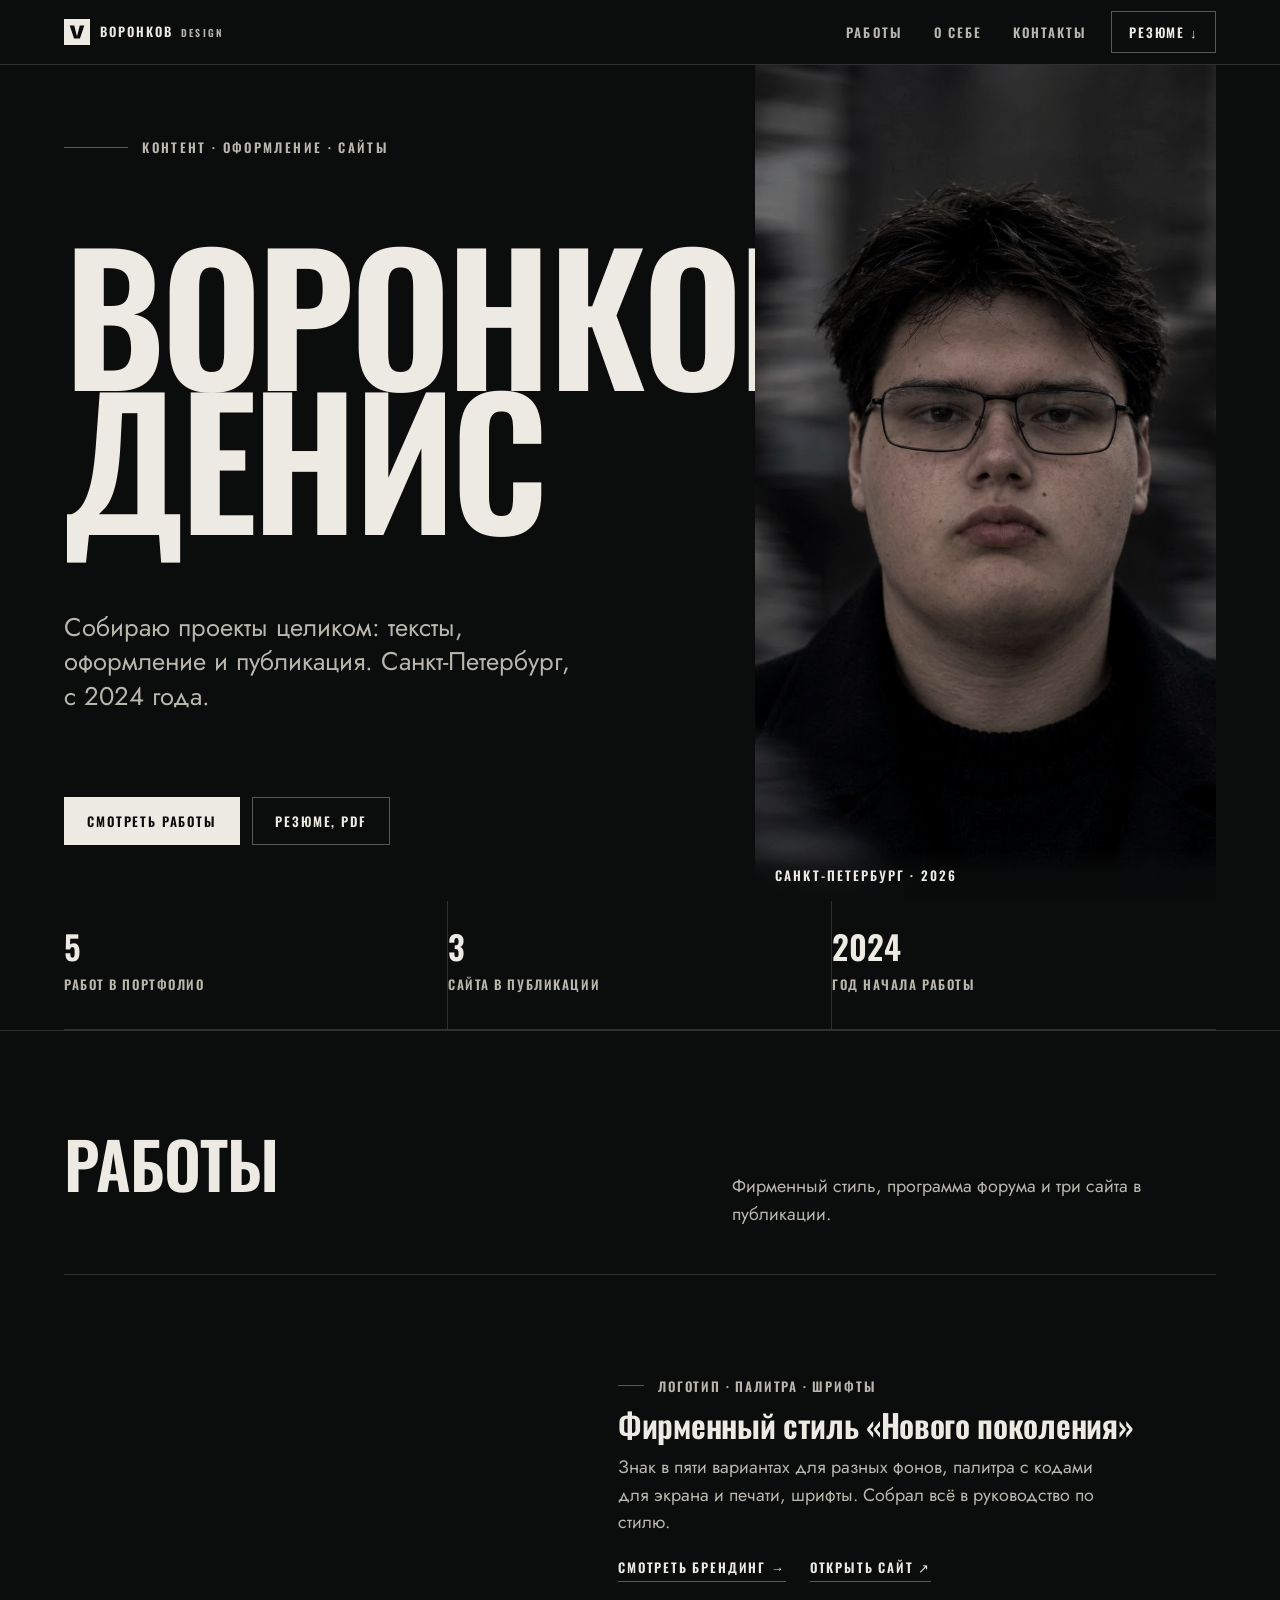
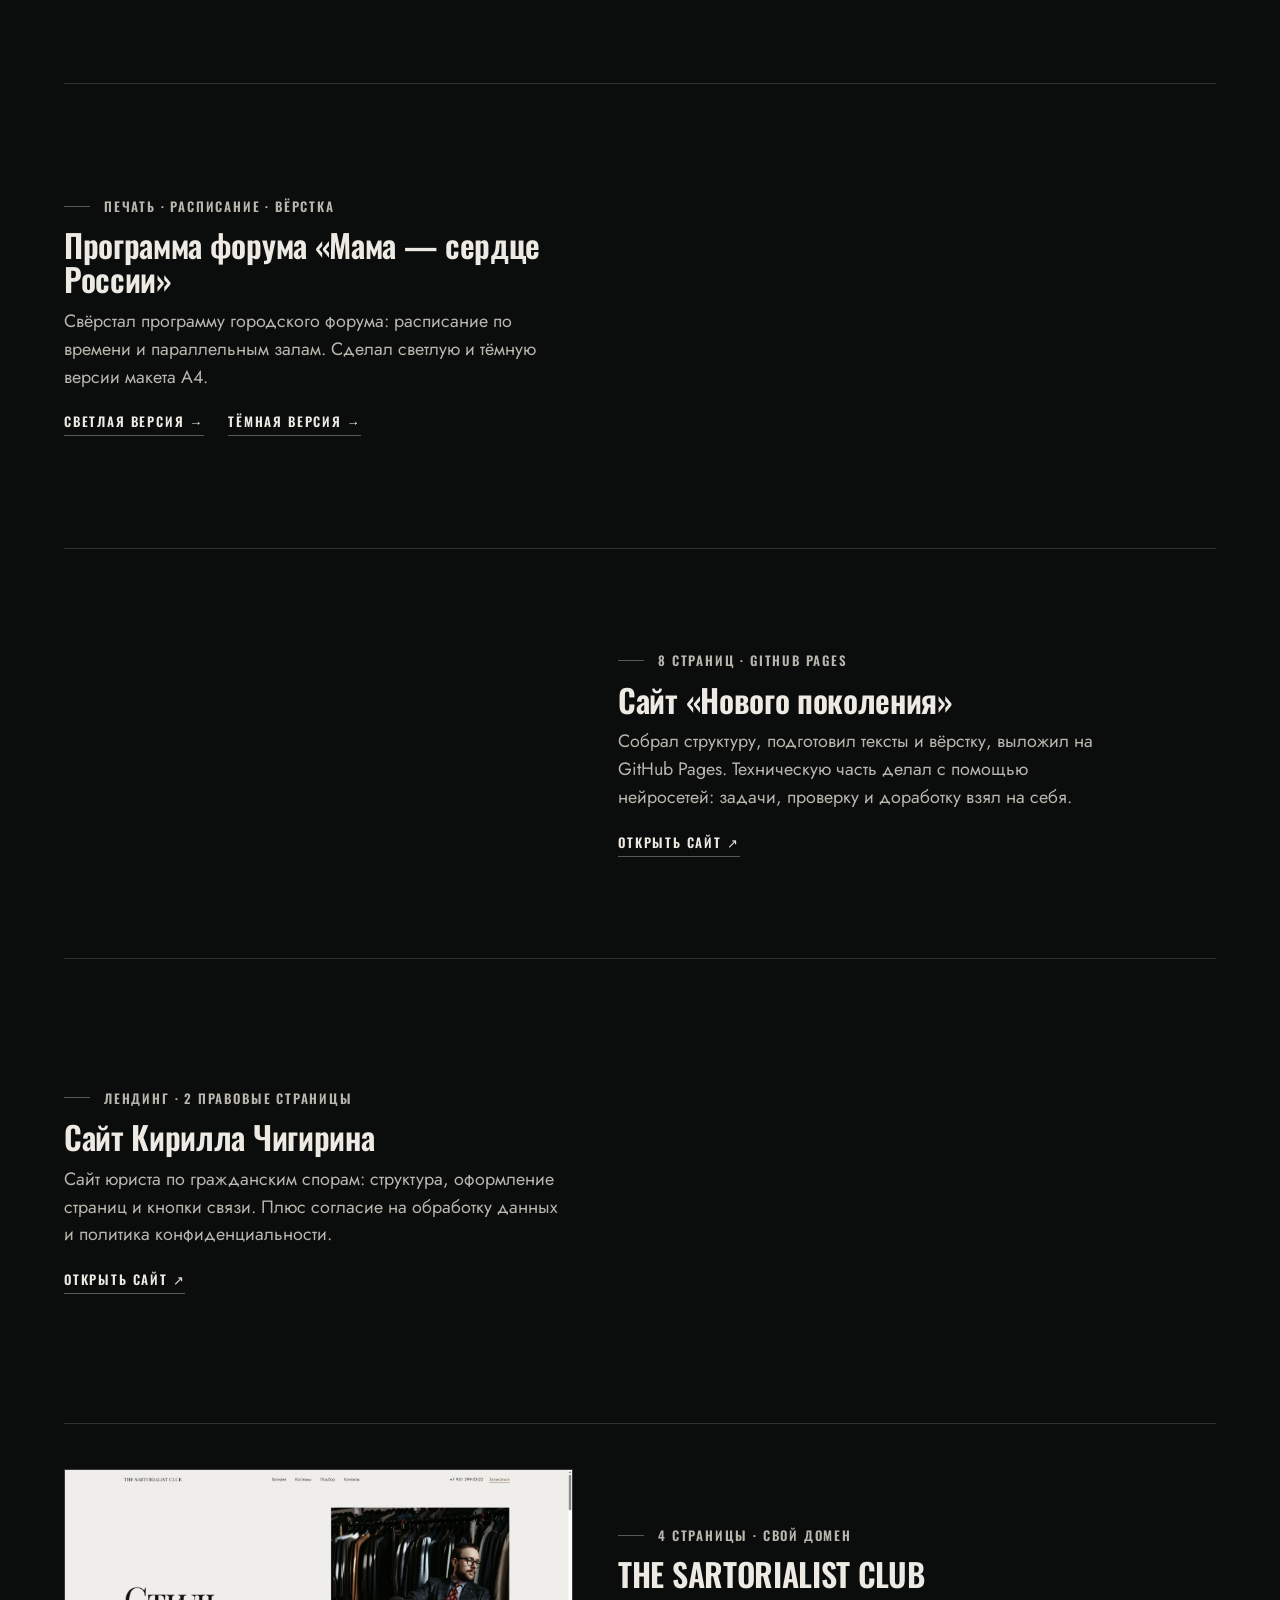
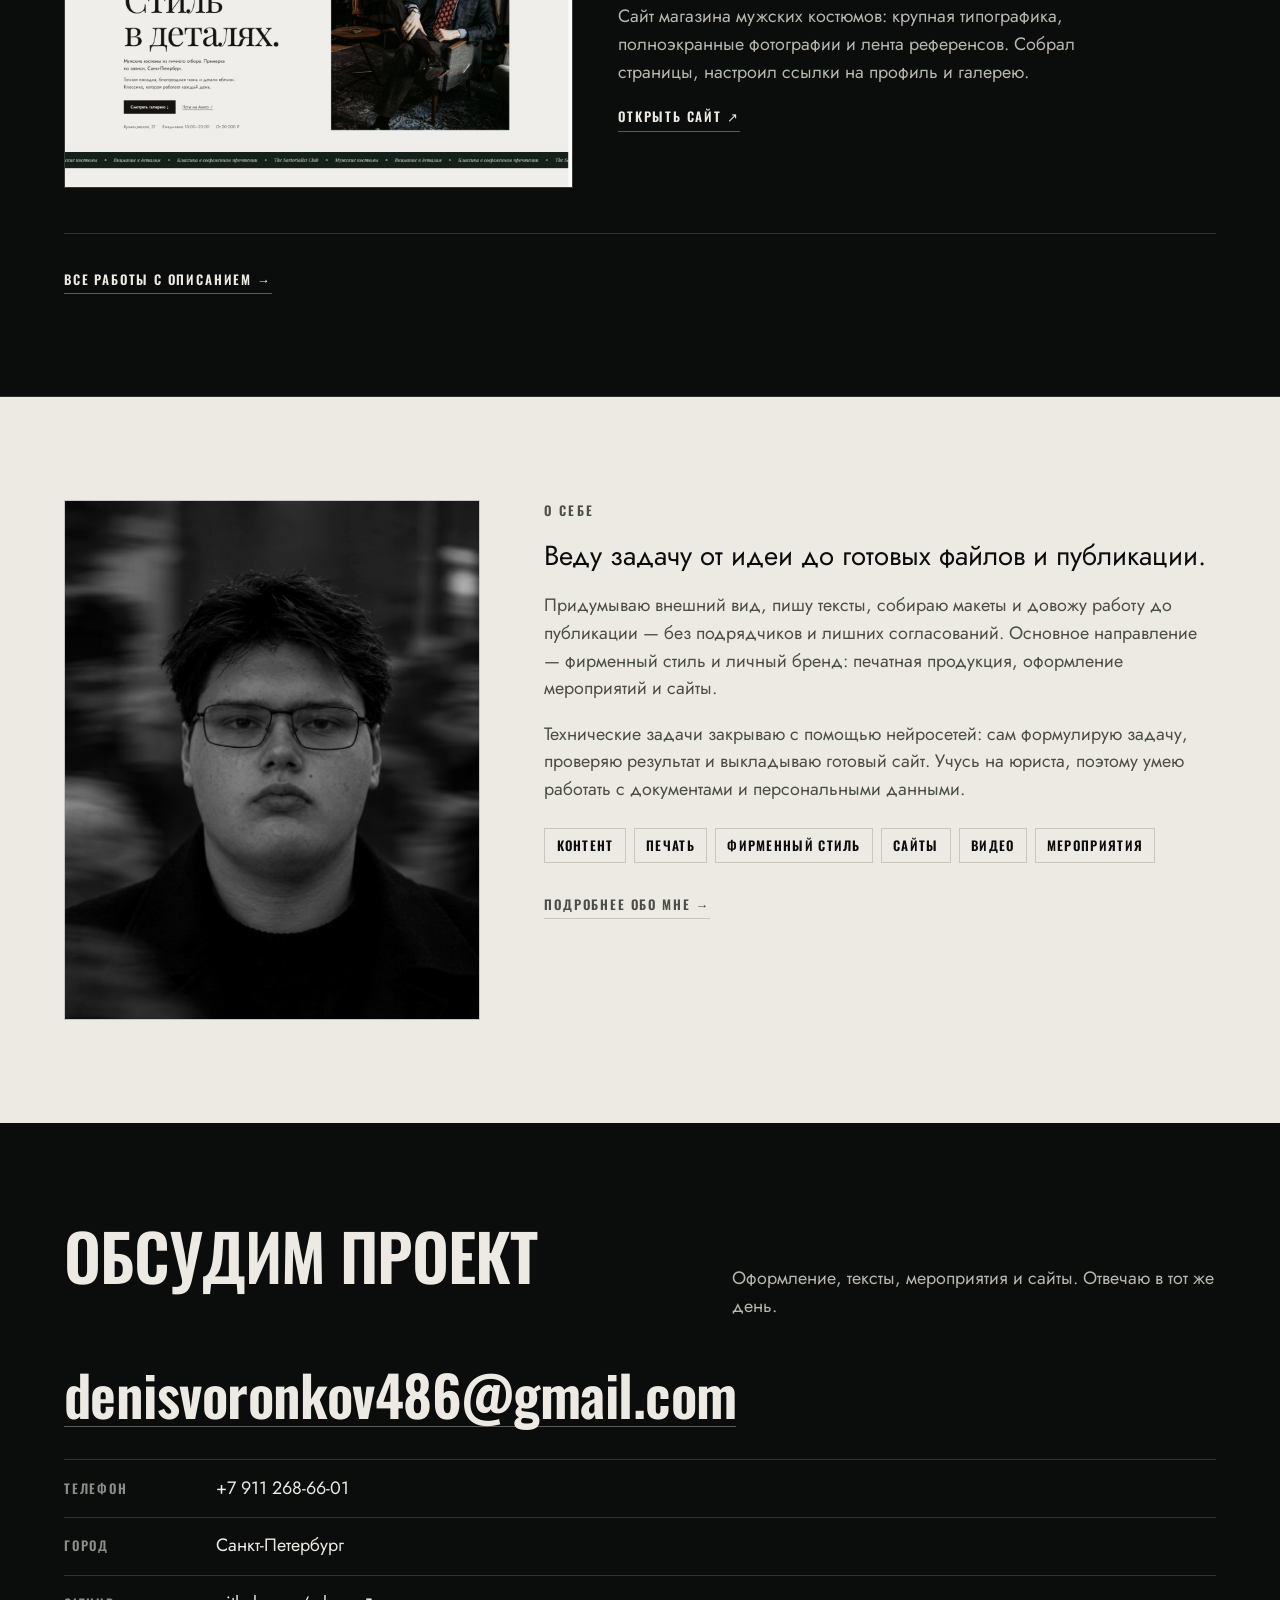
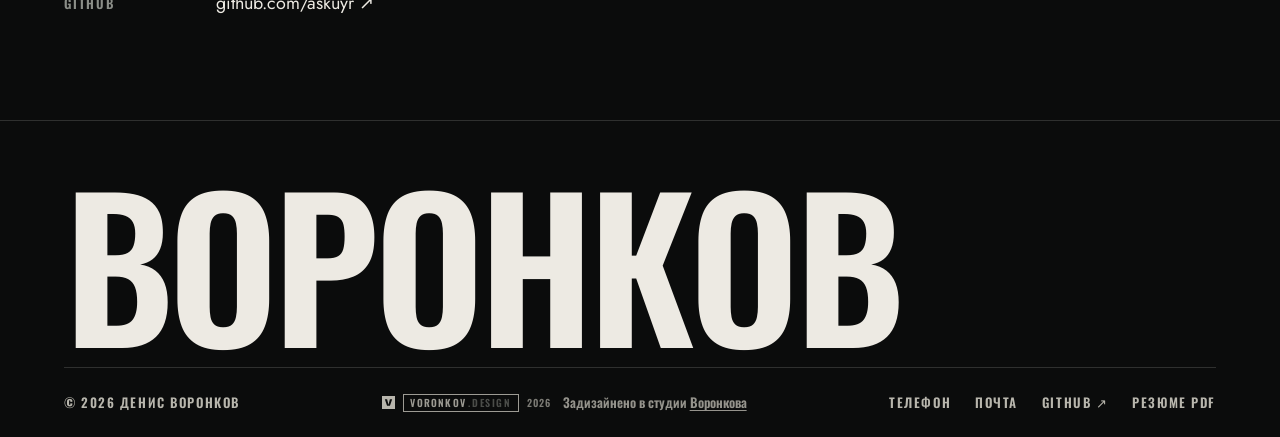
==== commit 61ee2695: "feat: подпись студии через компонент vd-stamp" ====
--- a/index.html
+++ b/index.html
@@ -234,14 +234,7 @@
     <p class="foot__name" aria-hidden="true">Воронков</p>
     <div class="foot__rows">
       <span>© <span id="year">2026</span> Денис Воронков</span>
-      <div class="vd-stamp">
-        <a class="vd-stamp__mark" href="https://voronkov-design.ru/" target="_blank" rel="noopener">
-          <svg class="vd-stamp__logo" viewBox="0 0 32 32" aria-hidden="true"><path fill="currentColor" fill-rule="evenodd" d="M0 0h32v32H0Zm7 8h5.6L16 21.4 19.4 8H25l-5.4 16h-7.2Z"/></svg>
-          <span class="vd-stamp__box">VORONKOV<i>.DESIGN</i></span>
-          <span class="vd-stamp__year">2026</span>
-        </a>
-        <p class="vd-stamp__note" style="max-width:none">Задизайнено в студии <a href="https://voronkov-design.ru/" target="_blank" rel="noopener">Воронкова</a></p>
-      </div>
+      <vd-stamp></vd-stamp>
       <div class="foot__docs">
         <a href="tel:+79112686601">Телефон</a>
         <a href="mailto:denisvoronkov486@gmail.com">Почта</a>
@@ -264,5 +257,6 @@
 </div>
 
 <script src="assets/js/main.js" defer></script>
+<script src="assets/js/vd-stamp.js" defer></script>
 </body>
 </html>
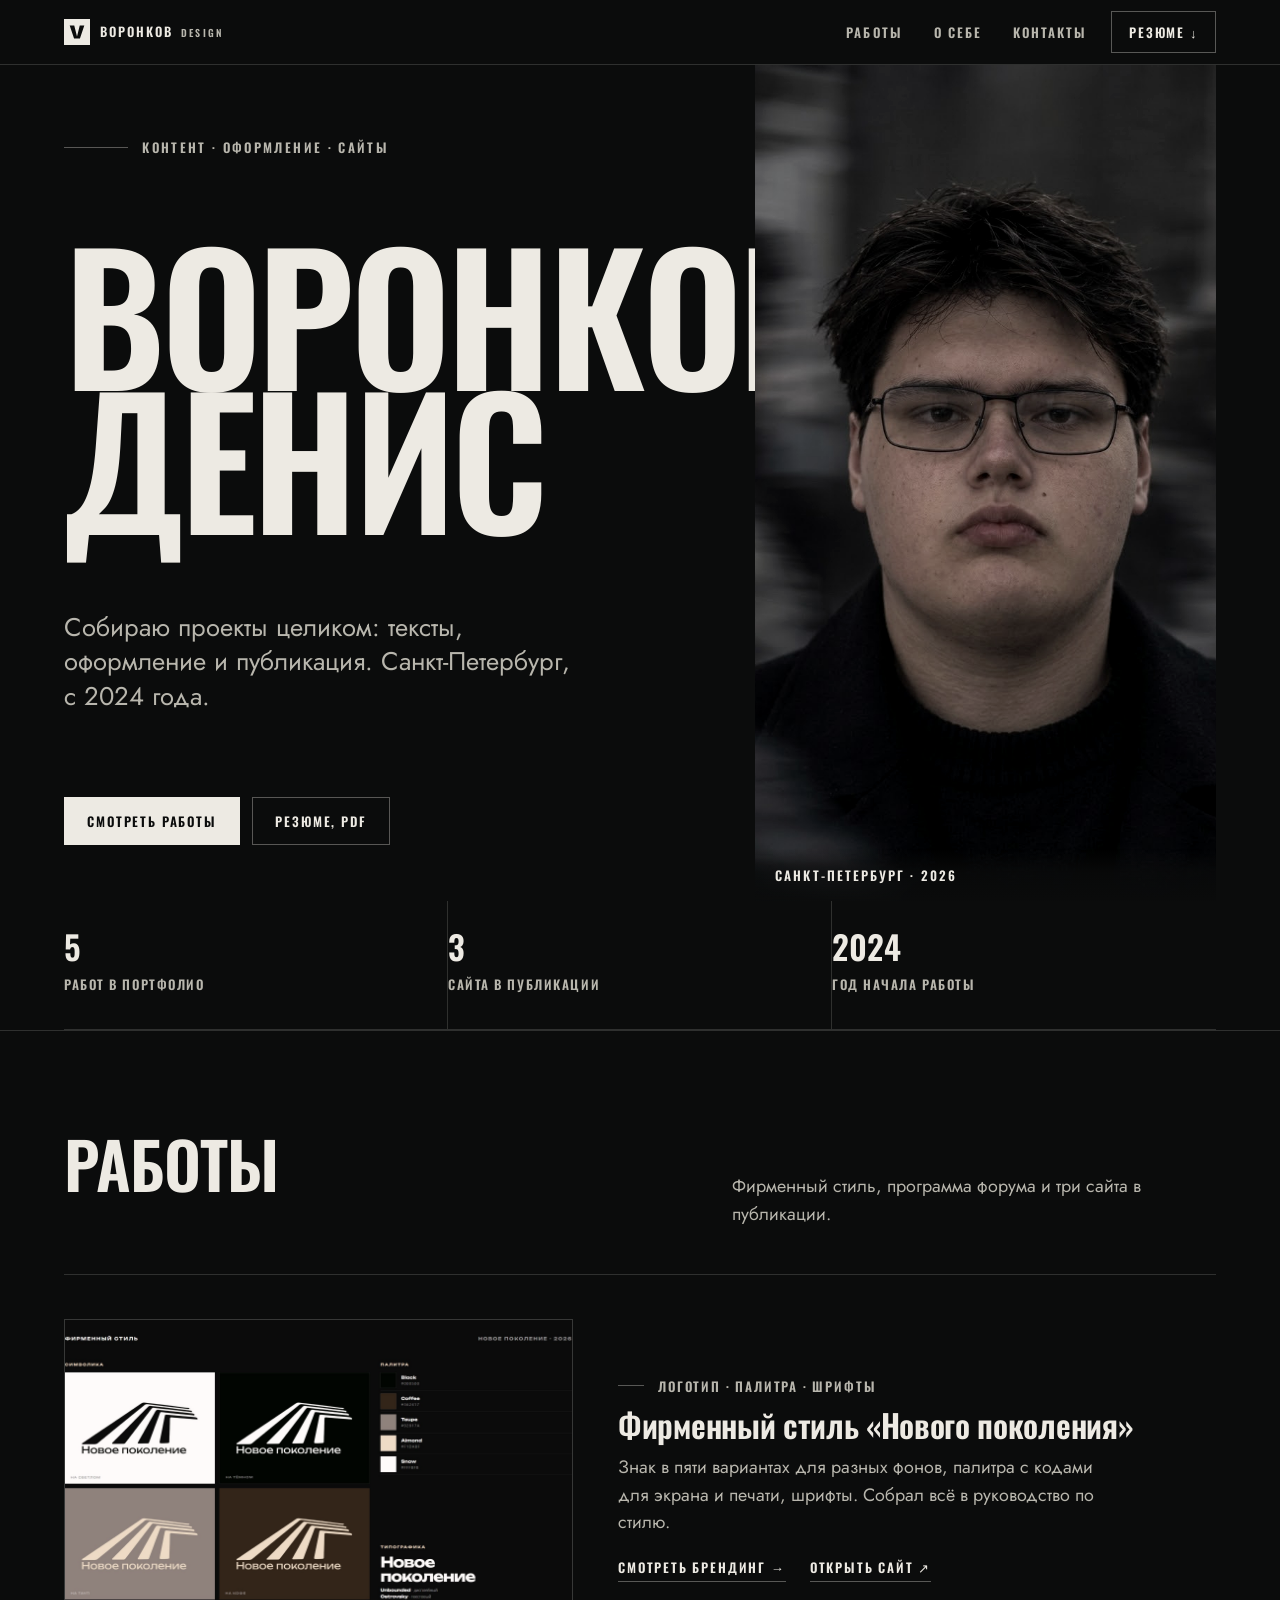
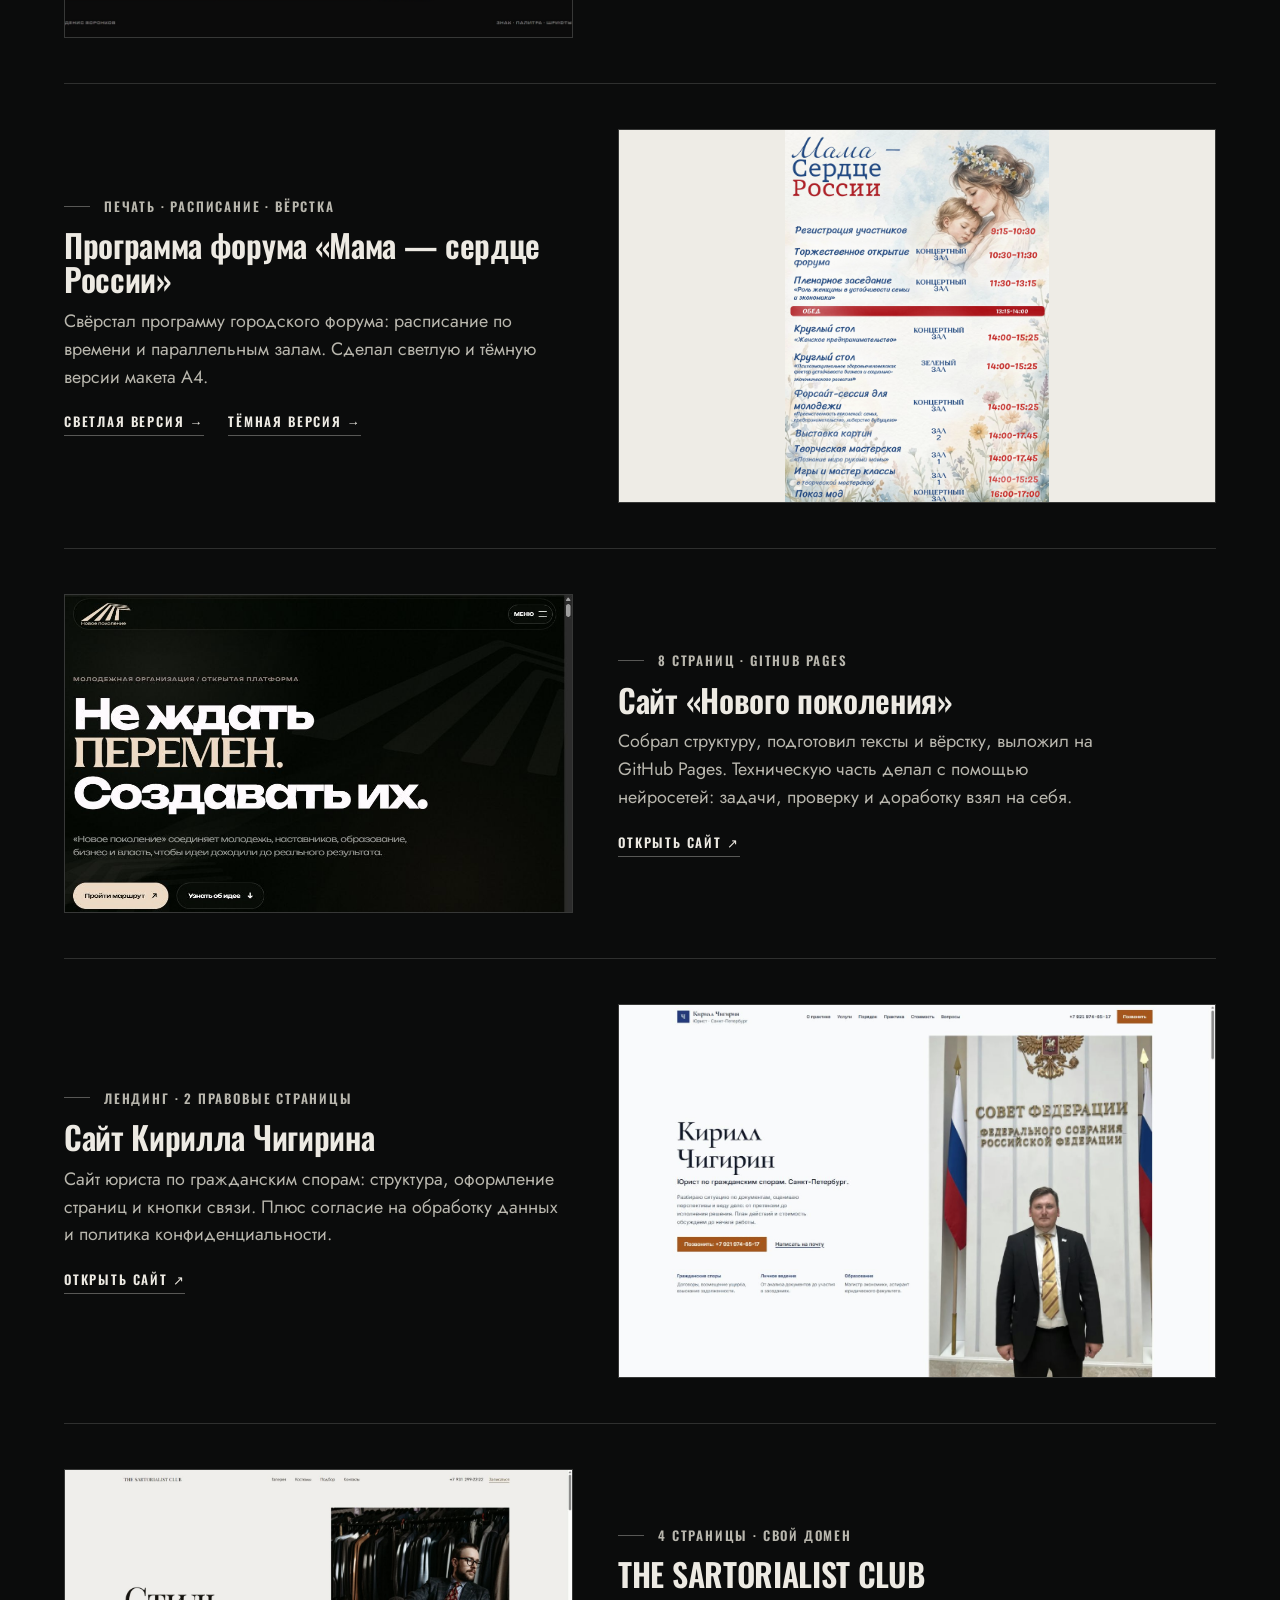
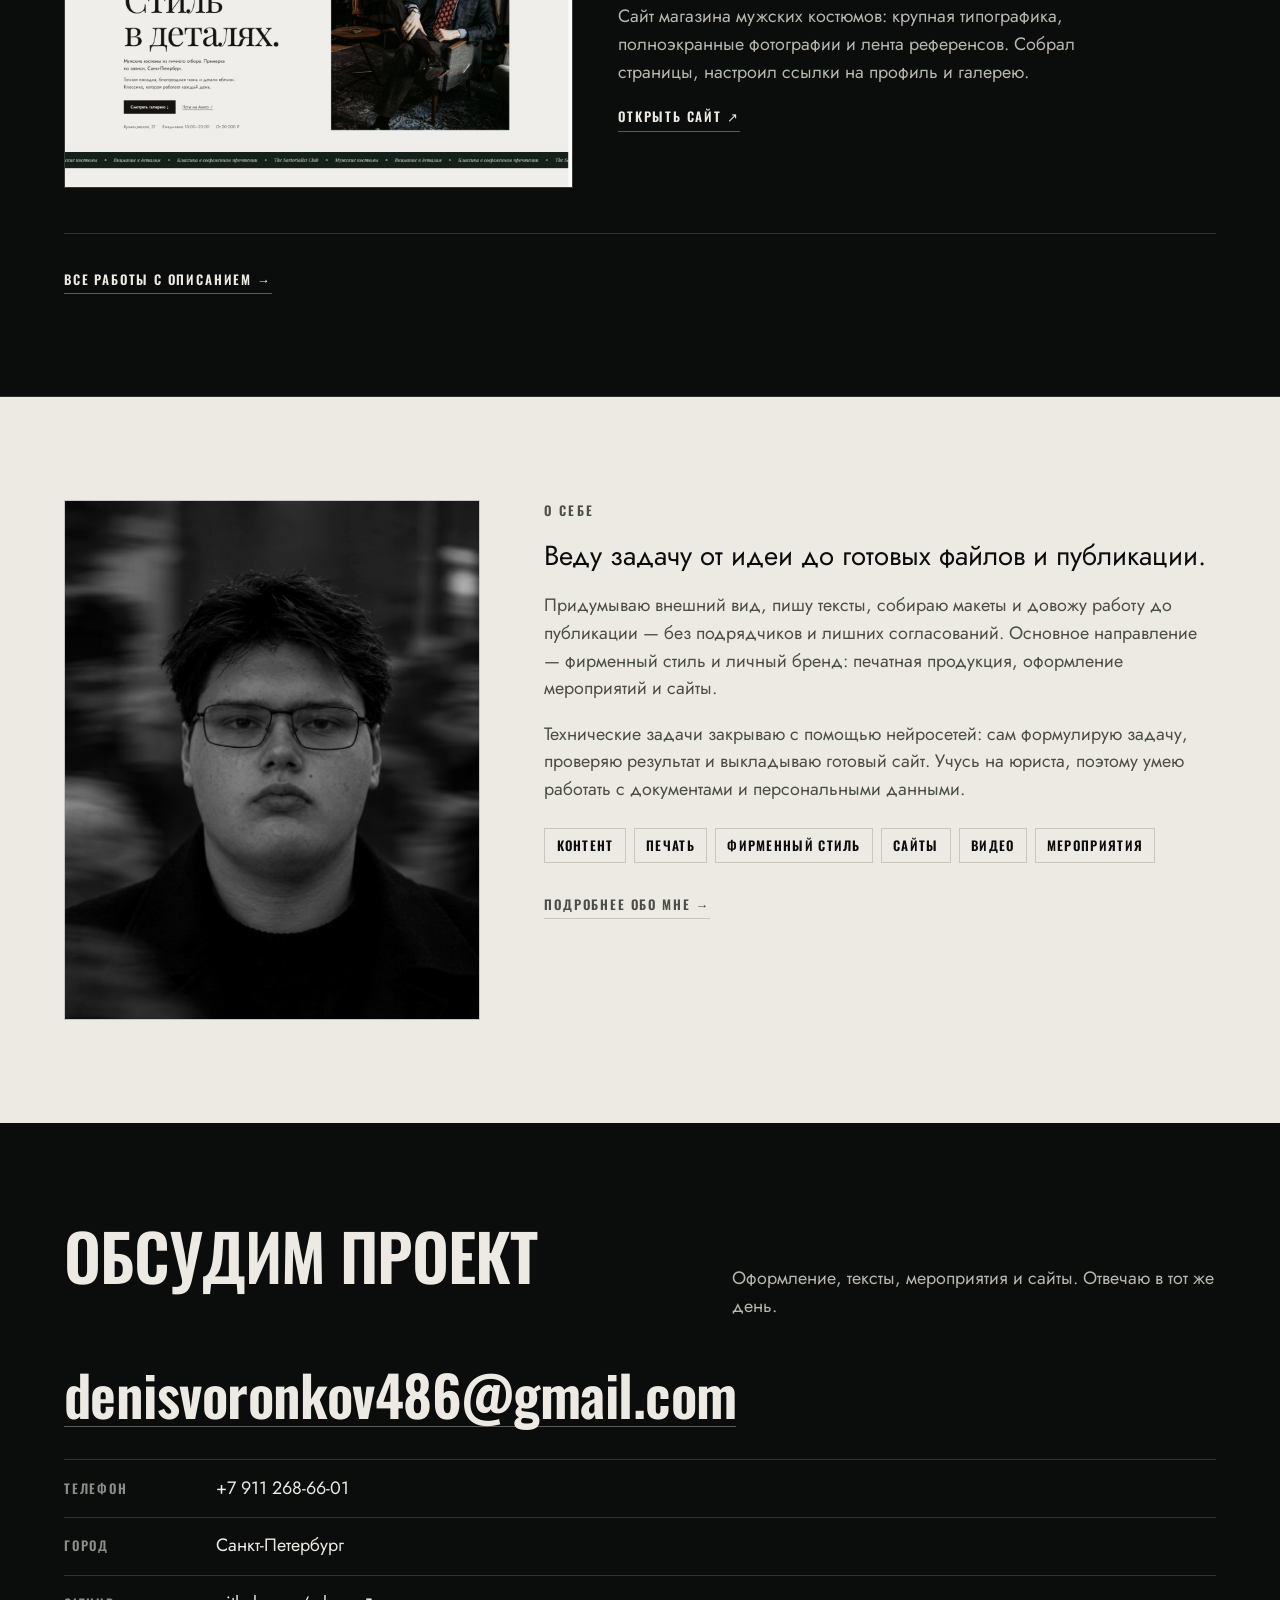
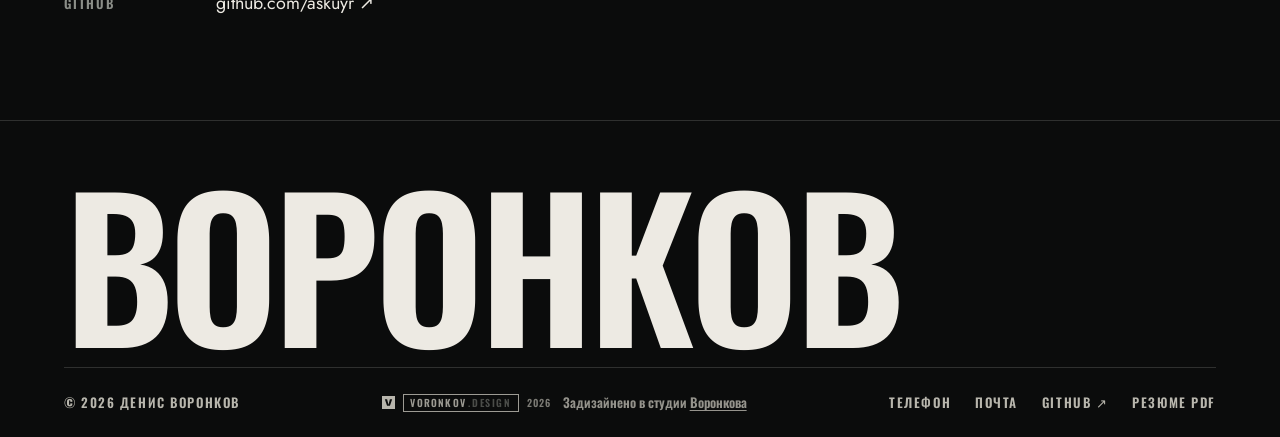
==== commit 7859d9d0: "feat: год создания сайта в подписи студии" ====
--- a/index.html
+++ b/index.html
@@ -234,7 +234,7 @@
     <p class="foot__name" aria-hidden="true">Воронков</p>
     <div class="foot__rows">
       <span>© <span id="year">2026</span> Денис Воронков</span>
-      <vd-stamp></vd-stamp>
+      <vd-stamp year="2026"></vd-stamp>
       <div class="foot__docs">
         <a href="tel:+79112686601">Телефон</a>
         <a href="mailto:denisvoronkov486@gmail.com">Почта</a>
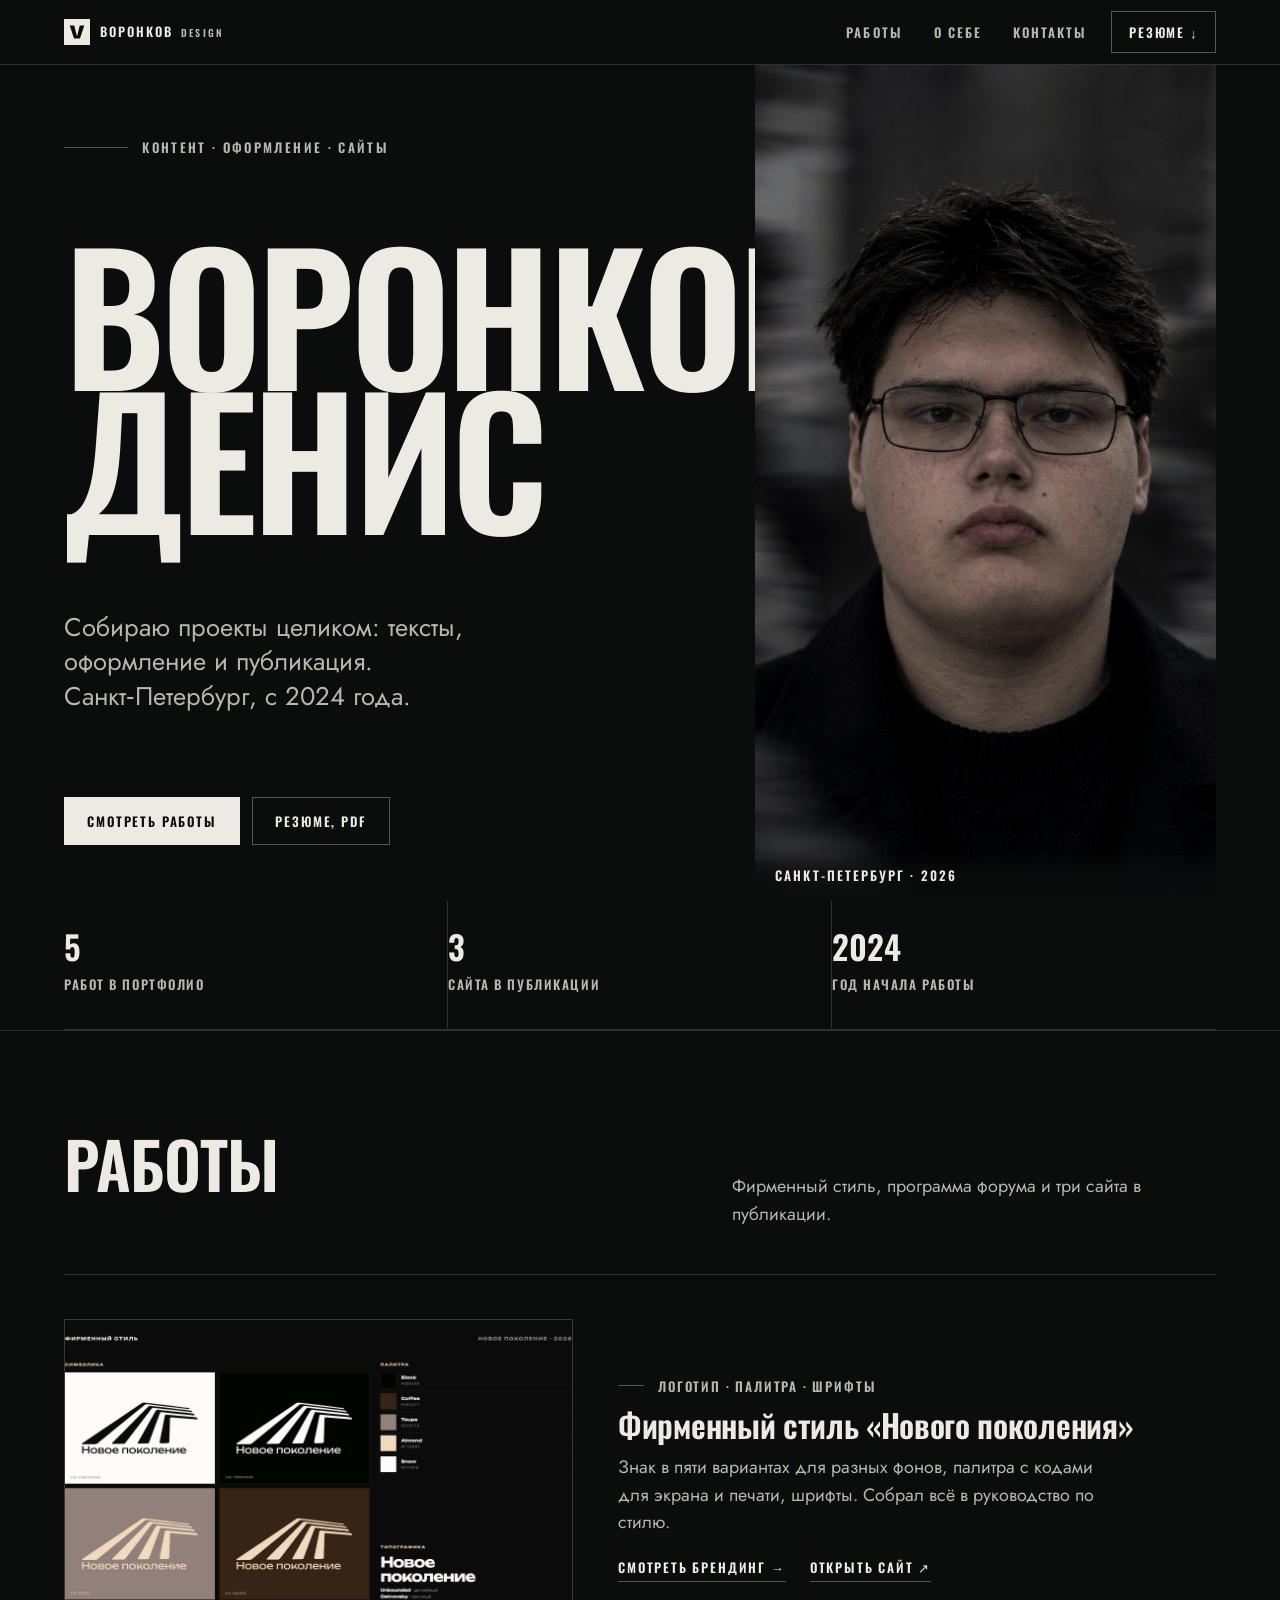
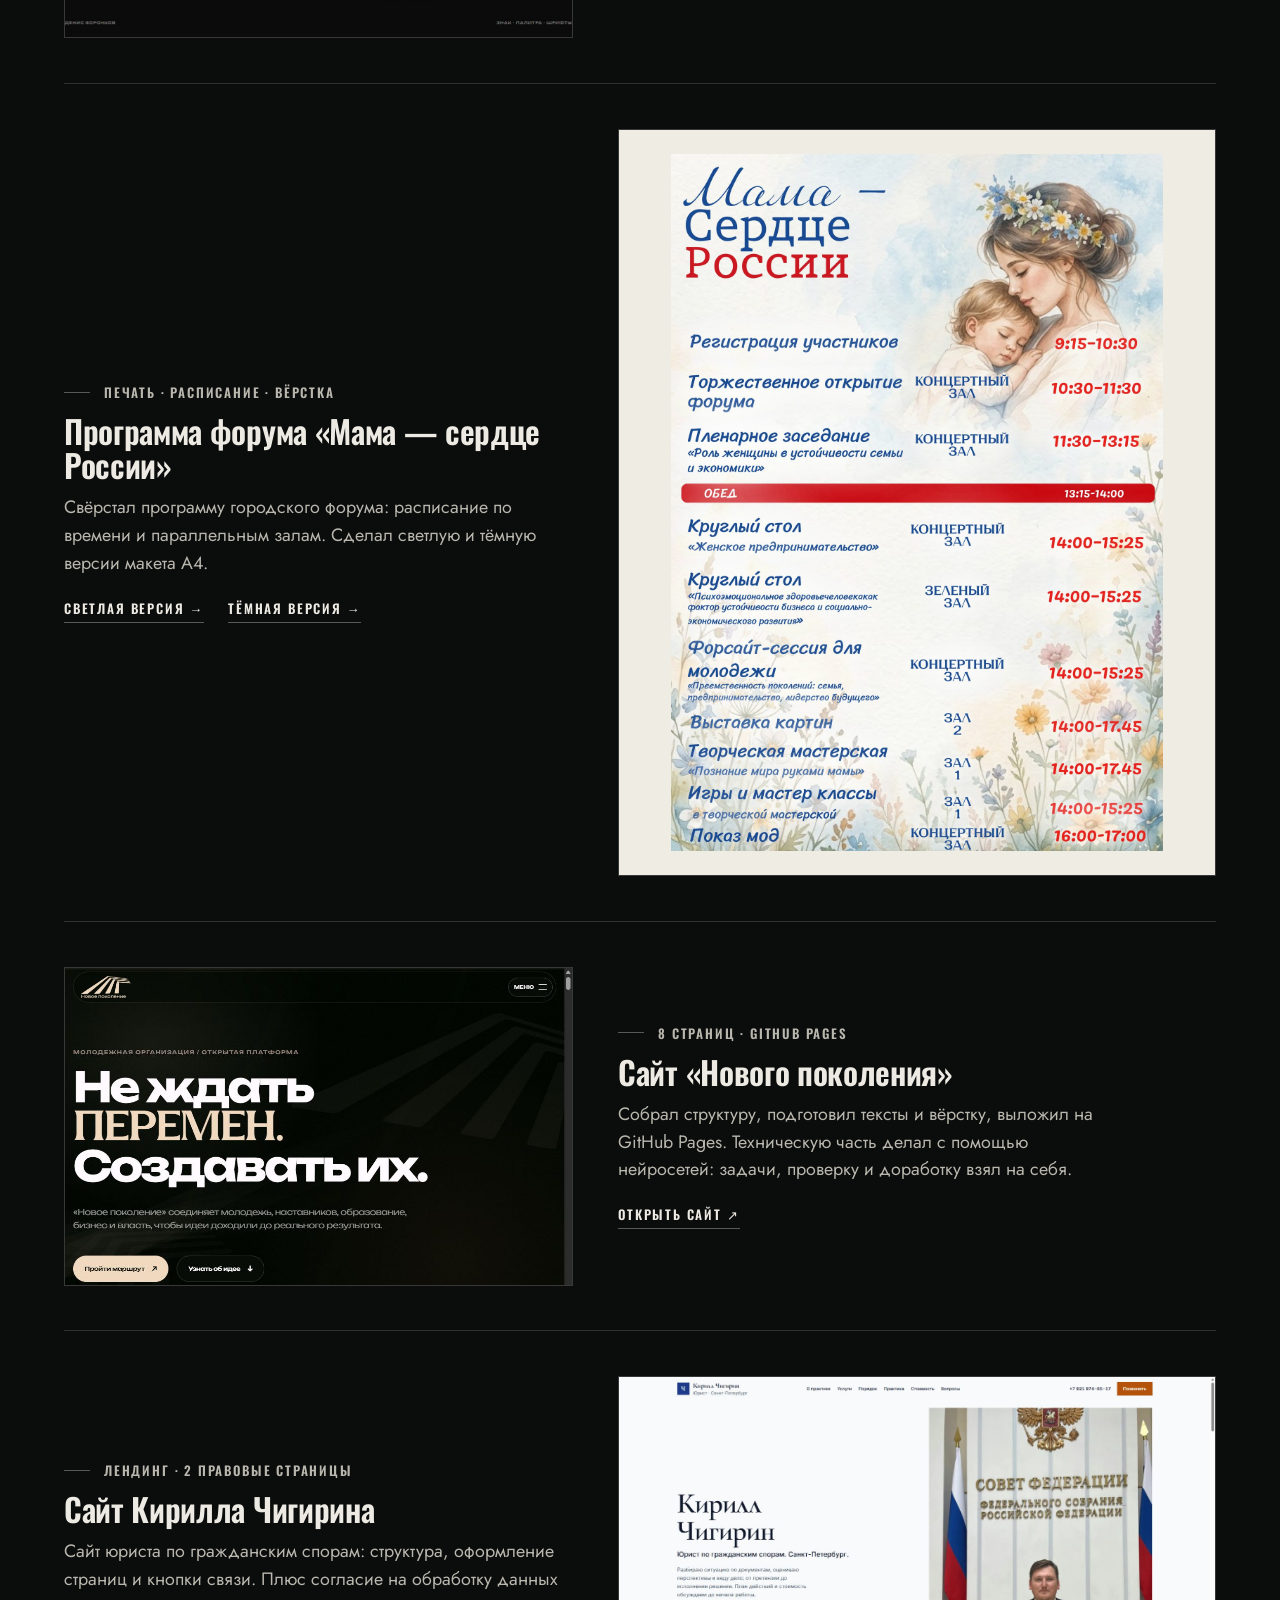
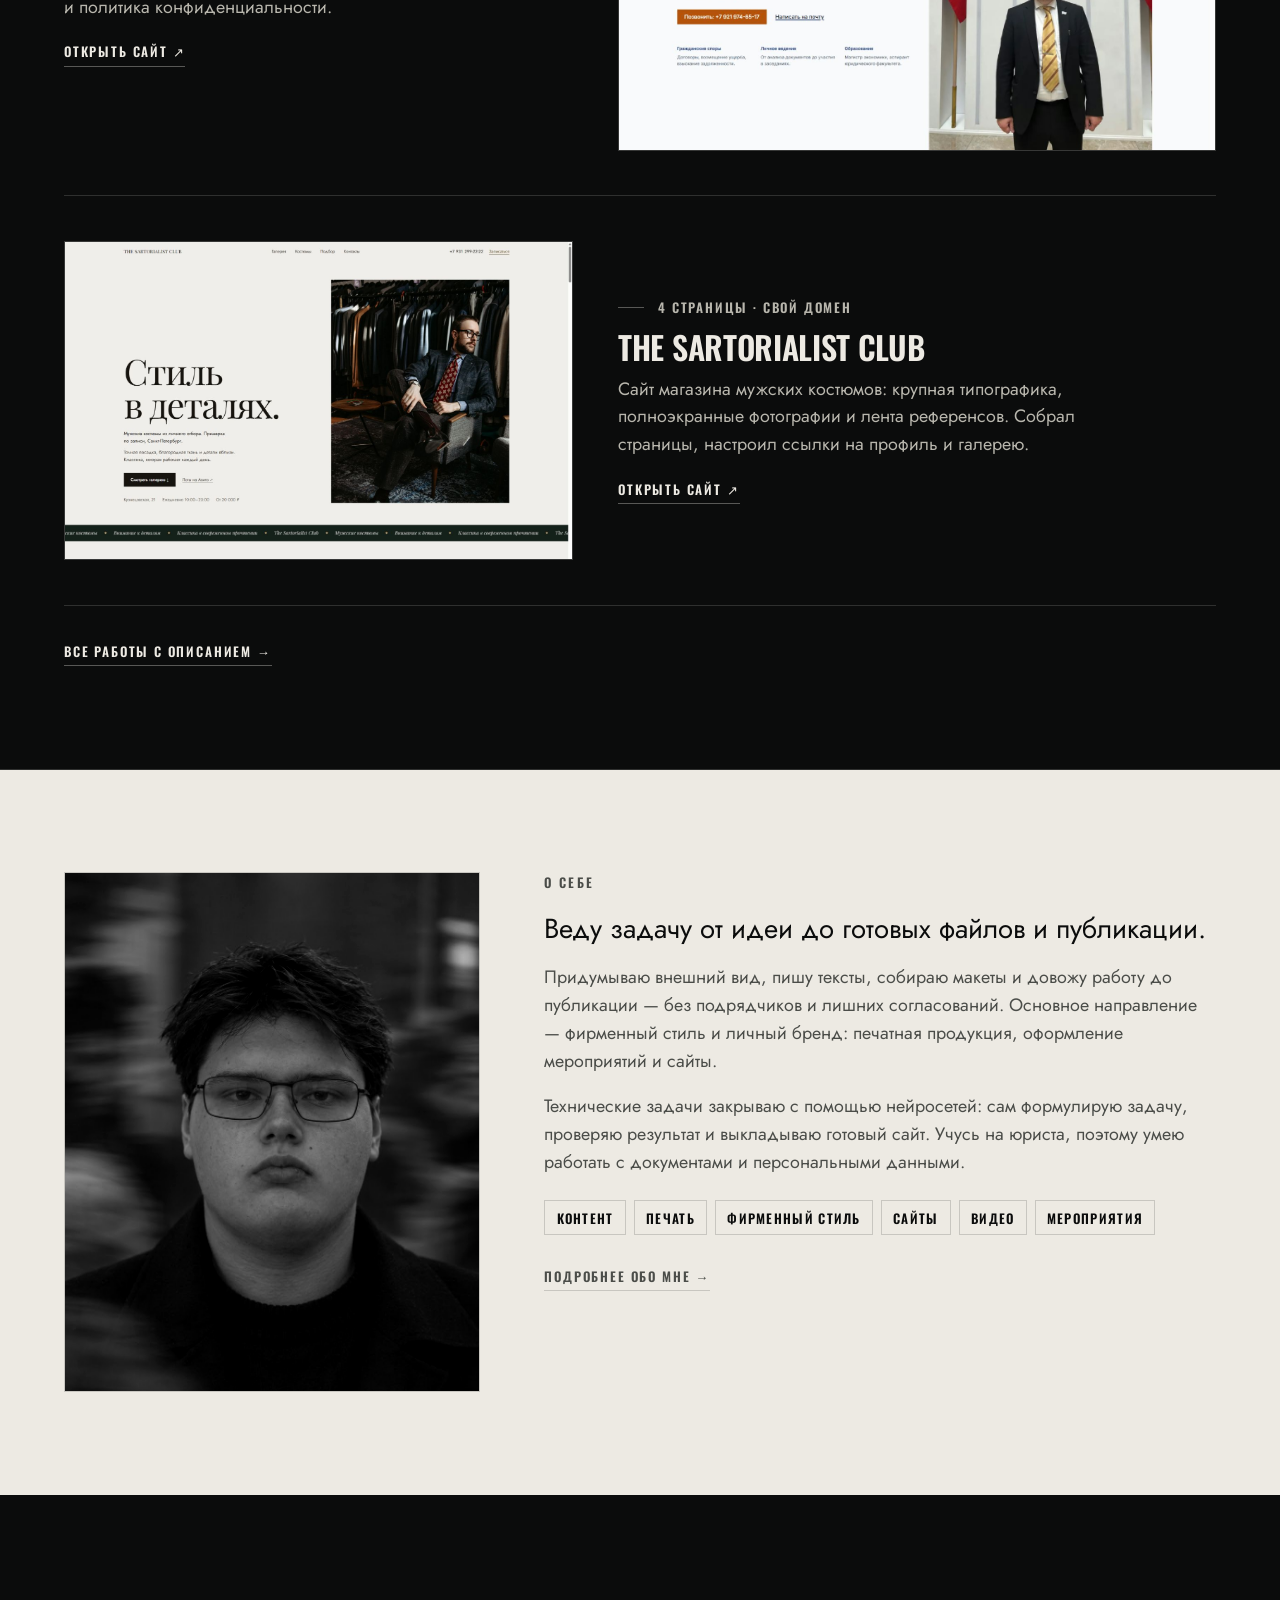
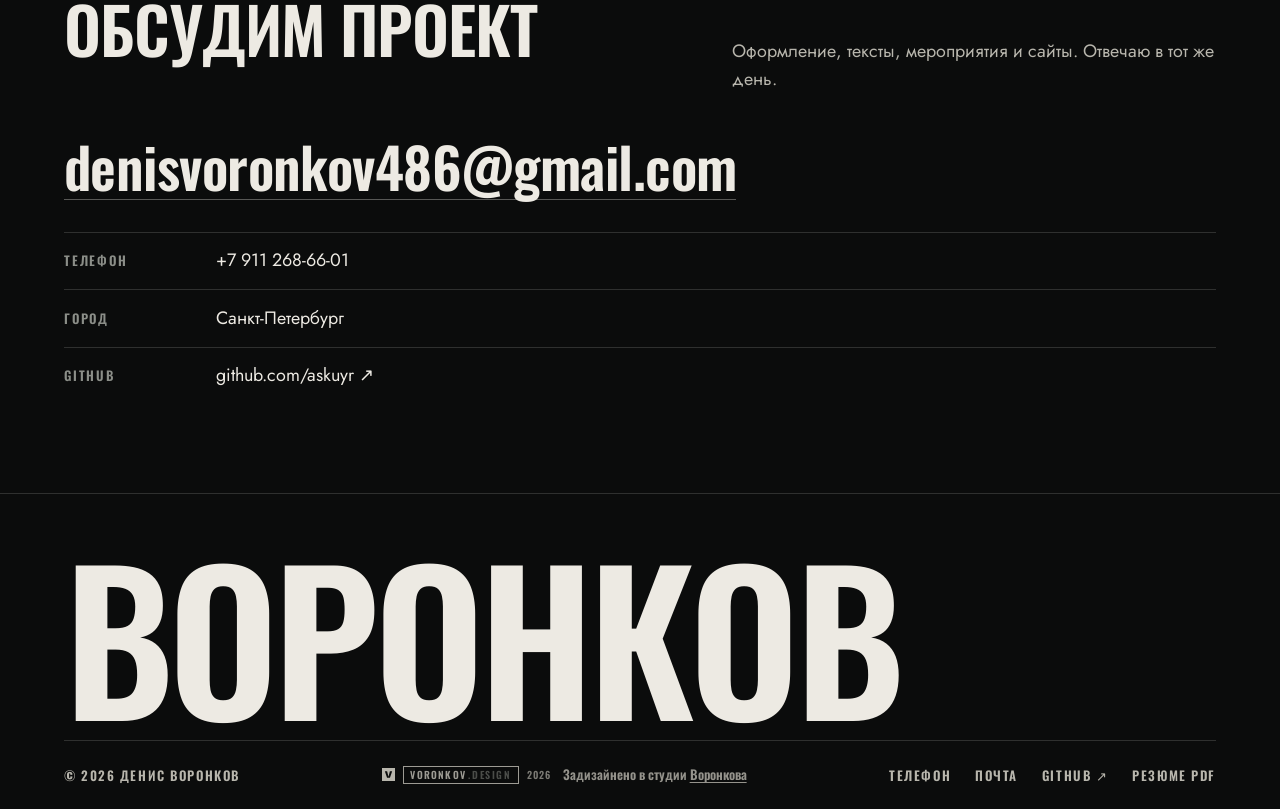
==== commit d34e740f: "fix(mobile): имя до портрета, постеры в кадре 4:5, переносы заголовков На телефоне первый экран начи" ====
--- a/index.html
+++ b/index.html
@@ -76,7 +76,7 @@
       <div class="hero__text">
         <p class="label hero__eyebrow">Контент · оформление · сайты</p>
         <h1 class="mega">Воронков<br>Денис</h1>
-        <p class="lead">Собираю проекты целиком: тексты, оформление и публикация. Санкт-Петербург, с 2024 года.</p>
+        <p class="lead">Собираю проекты целиком: тексты, оформление и публикация. Санкт&#8209;Петербург,&nbsp;с&nbsp;2024&nbsp;года.</p>
         <div class="hero__actions">
           <a class="btn" href="works.html">Смотреть работы</a>
           <a class="btn btn--ghost" href="assets/docs/voronkov-resume.pdf" download>Резюме, PDF</a>
--- a/assets/css/style.css
+++ b/assets/css/style.css
@@ -84,6 +84,7 @@
   line-height: 0.9;
   letter-spacing: -0.02em;
   text-transform: uppercase;
+  text-wrap: balance;
 }
 
 h2 {
@@ -91,6 +92,7 @@
   line-height: 0.94;
   letter-spacing: -0.015em;
   text-transform: uppercase;
+  text-wrap: balance;
 }
 
 h3 {
@@ -113,6 +115,7 @@
   line-height: 1.35;
   color: var(--on-dark-soft);
   max-width: 34ch;
+  text-wrap: pretty;
 }
 
 .muted { color: var(--on-dark-soft); }
@@ -365,11 +368,17 @@
   aspect-ratio: 16 / 10;
   object-fit: cover;
   object-position: top center;
-  transition: transform 0.6s var(--ease), filter 0.4s var(--ease);
-  filter: grayscale(0.2);
-}
-.work__media:hover img { transform: scale(1.03); filter: grayscale(0); }
-.work__media img.is-poster { object-fit: contain; background: #efece4; }
+  transition: transform 0.6s var(--ease);
+}
+.work__media:hover img { transform: scale(1.03); }
+/* Печатный макет: кадр 4:5 с паспарту, постер виден целиком */
+.work__media img.is-poster {
+  aspect-ratio: 4 / 5;
+  object-fit: contain;
+  background: #efece4;
+  padding: clamp(0.75rem, 2.5vw, 1.5rem);
+}
+.work__media:hover img.is-poster { transform: none; }
 
 .work__meta {
   display: flex;
@@ -605,9 +614,10 @@
 
 @media (max-width: 960px) {
   .hero__inner { grid-template-columns: 1fr; min-height: 0; }
-  .hero__media { order: -1; max-height: 62svh; }
-  .hero__media img { height: 62svh; }
-  .hero__text { padding: 2rem 0 2.5rem; }
+  /* Имя сначала, портрет после: на телефоне первый экран показывает кто это */
+  .hero__media { order: 0; max-height: none; }
+  .hero__media img { height: auto; aspect-ratio: 4 / 5; max-height: 58svh; object-position: 50% 24%; }
+  .hero__text { padding: 1.75rem 0 0.5rem; }
   .about { grid-template-columns: 1fr; }
   .work { grid-template-columns: 1fr; }
   .work--flip .work__media { order: 0; }
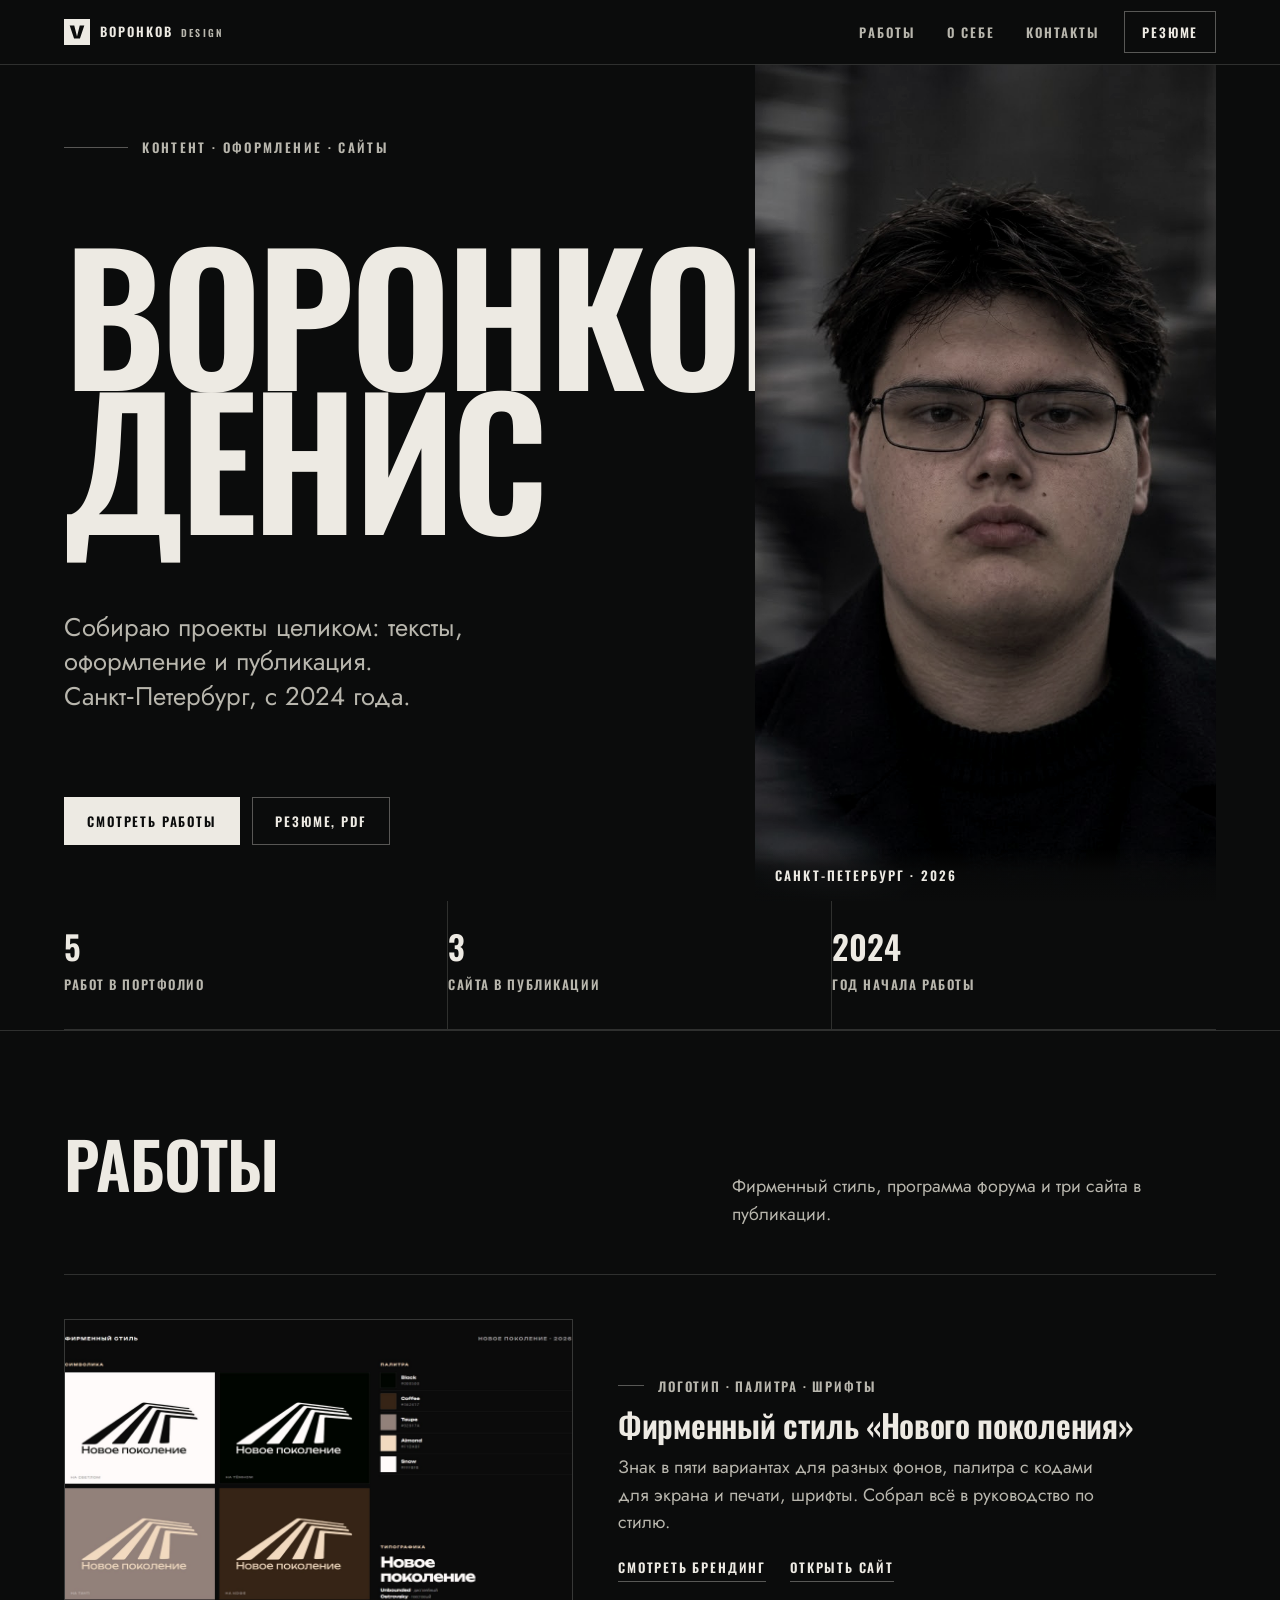
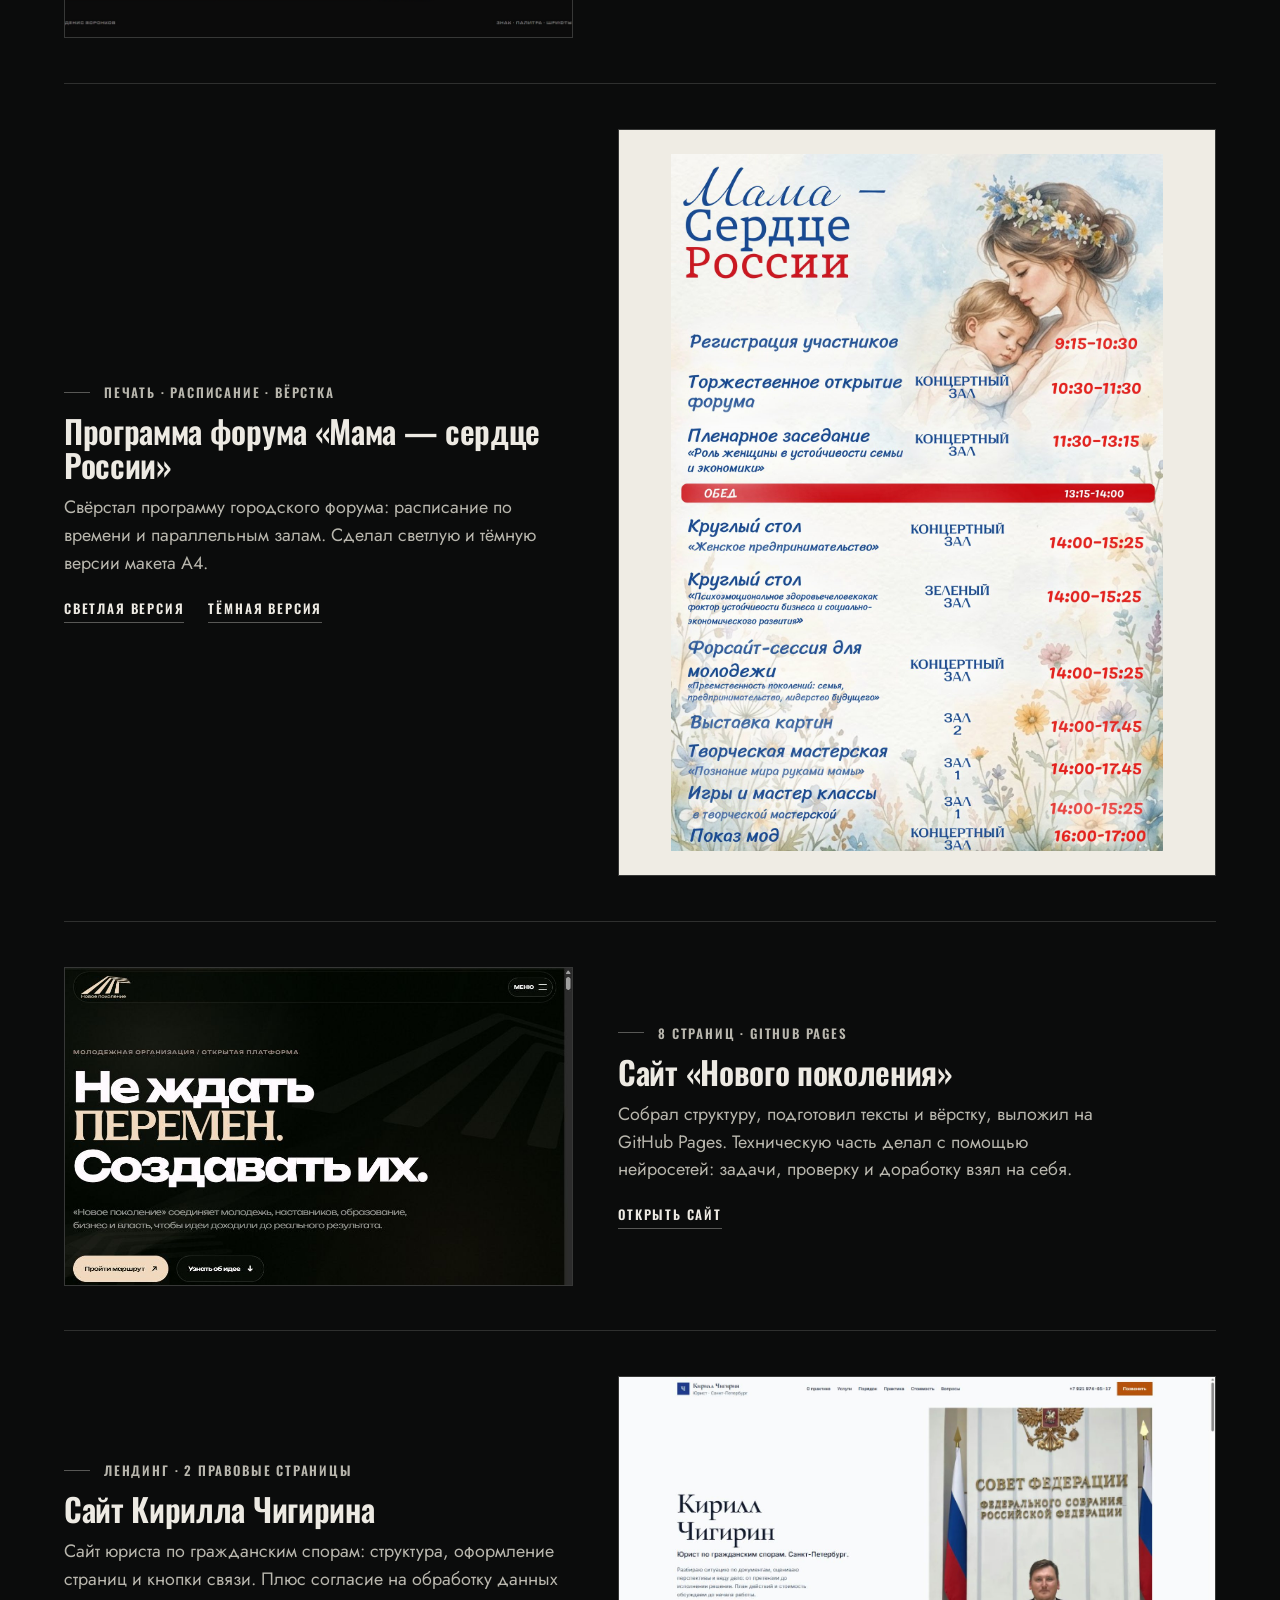
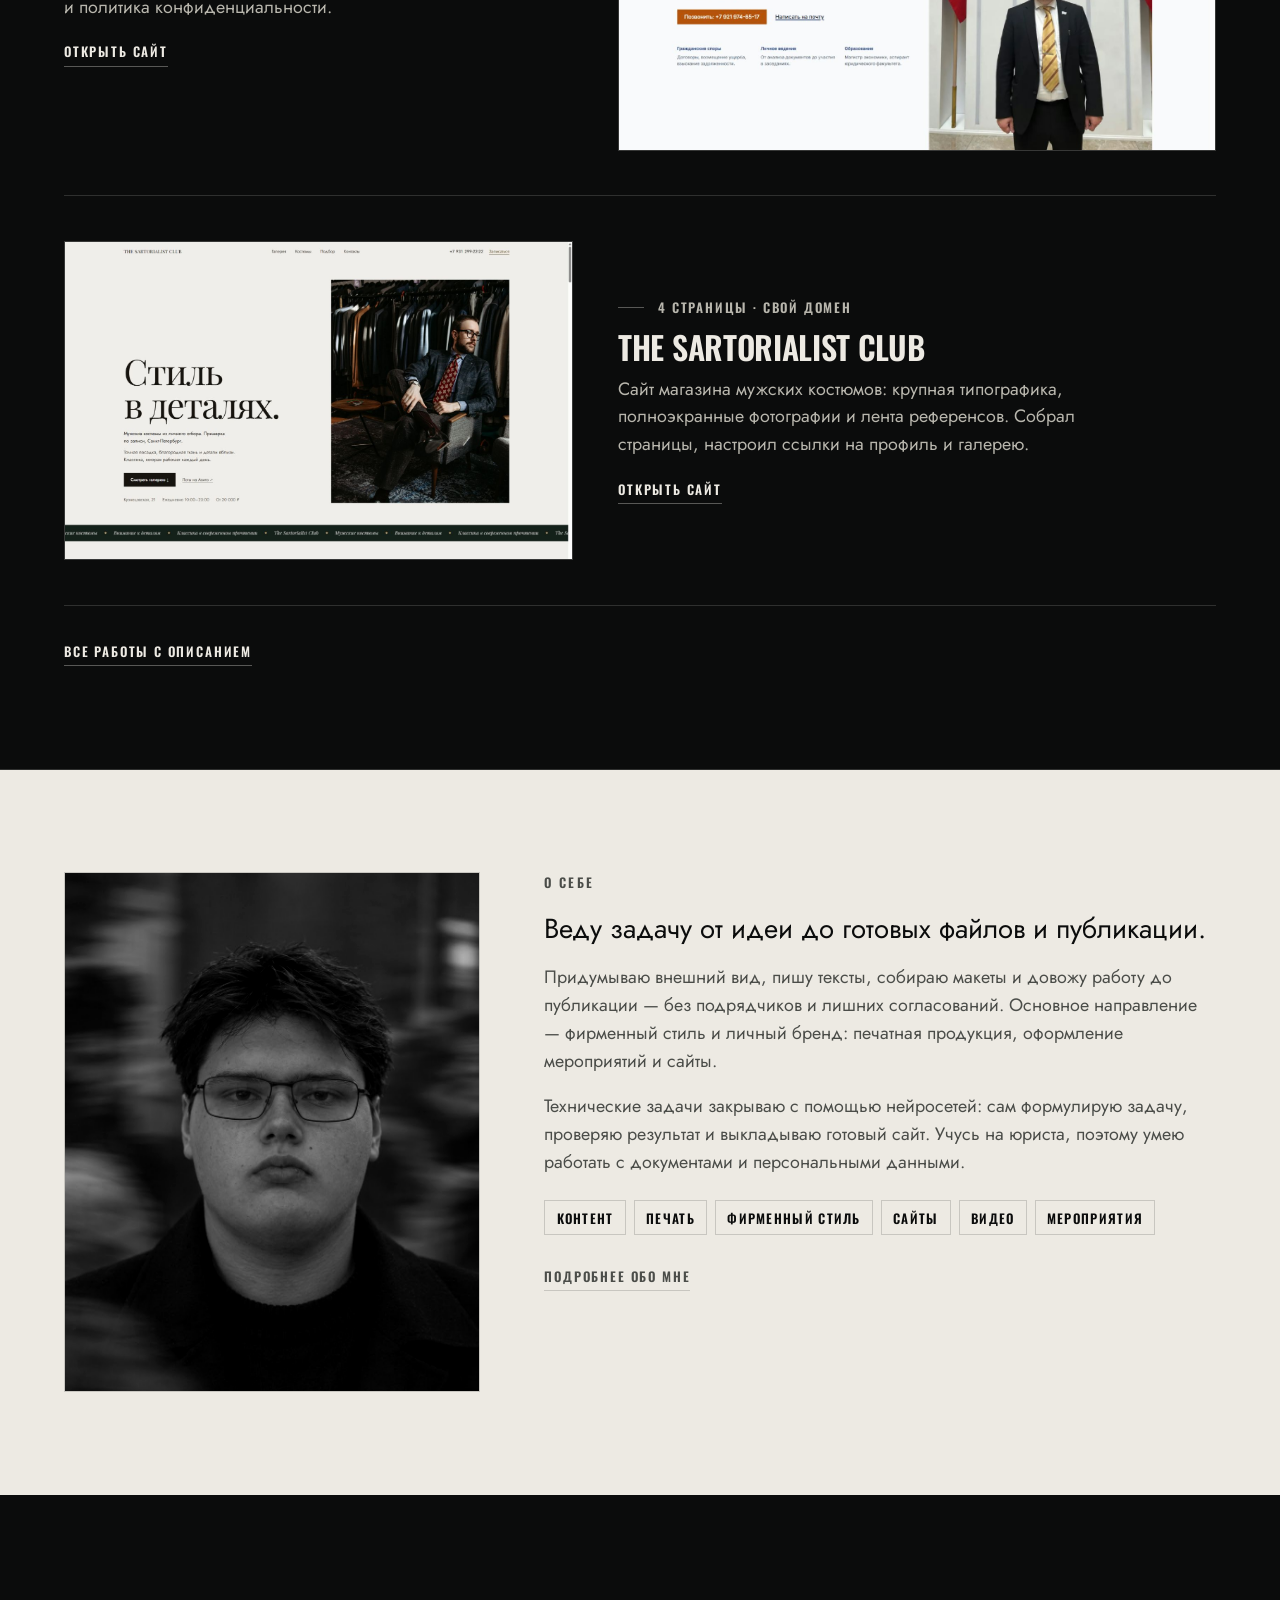
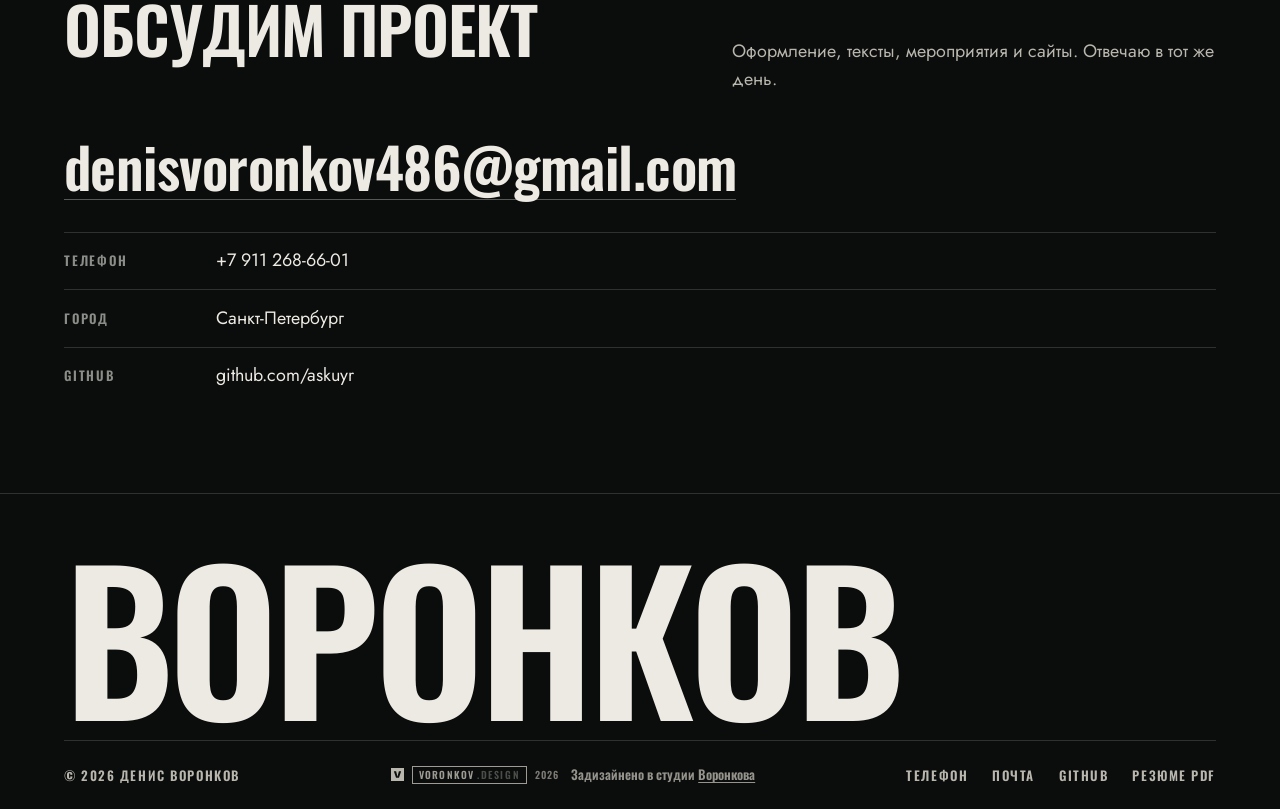
==== commit f0f08a25: "feat(domain): canonical, og и sitemap на voronkov-disign.ru Купленный домен отдаёт сайт, но canonica" ====
--- a/index.html
+++ b/index.html
@@ -8,15 +8,15 @@
 <meta name="description" content="Денис Воронков: контент для соцсетей, печатная продукция, фирменный стиль и сайты. Санкт-Петербург, с 2024 года.">
 <meta name="author" content="Денис Воронков">
 <meta name="theme-color" content="#0b0c0c">
-<link rel="canonical" href="https://askuyr.github.io/">
+<link rel="canonical" href="https://voronkov-disign.ru/">
 
 <meta property="og:type" content="website">
 <meta property="og:locale" content="ru_RU">
 <meta property="og:site_name" content="Денис Воронков">
 <meta property="og:title" content="Денис Воронков — контент, оформление, сайты">
 <meta property="og:description" content="Контент, печать, фирменный стиль и сайты. Пять работ, которые можно открыть и рассмотреть.">
-<meta property="og:url" content="https://askuyr.github.io/">
-<meta property="og:image" content="https://askuyr.github.io/assets/img/og.jpg">
+<meta property="og:url" content="https://voronkov-disign.ru/">
+<meta property="og:image" content="https://voronkov-disign.ru/assets/img/og.jpg">
 <meta property="og:image:width" content="1200">
 <meta property="og:image:height" content="630">
 <meta name="twitter:card" content="summary_large_image">
@@ -42,8 +42,8 @@
   "jobTitle": "Контент-менеджер, дизайнер",
   "email": "mailto:denisvoronkov486@gmail.com",
   "telephone": "+7 911 268-66-01",
-  "url": "https://askuyr.github.io/",
-  "image": "https://askuyr.github.io/assets/img/portrait.jpg",
+  "url": "https://voronkov-disign.ru/",
+  "image": "https://voronkov-disign.ru/assets/img/portrait.jpg",
   "address": { "@type": "PostalAddress", "addressLocality": "Санкт-Петербург", "addressCountry": "RU" },
   "sameAs": ["https://github.com/askuyr"],
   "knowsAbout": ["Контент для соцсетей", "Печатная продукция", "Фирменный стиль", "Копирайтинг", "Вёрстка сайтов", "Организация мероприятий"]
@@ -61,7 +61,7 @@
       <a href="about.html">О себе</a>
       <a href="contacts.html">Контакты</a>
     </nav>
-    <a class="bar__cta" href="assets/docs/voronkov-resume.pdf" download>Резюме ↓</a>
+    <a class="bar__cta" href="assets/docs/voronkov-resume.pdf" download>Резюме</a>
     <button class="bar__toggle" id="navToggle" type="button" aria-expanded="false" aria-controls="nav" aria-label="Меню">
       <span></span><span></span>
     </button>
@@ -116,8 +116,8 @@
               <h3>Фирменный стиль «Нового поколения»</h3>
               <p>Знак в пяти вариантах для разных фонов, палитра с кодами для экрана и печати, шрифты. Собрал всё в руководство по стилю.</p>
               <div class="work__links">
-                <a class="link" href="branding.html">Смотреть брендинг →</a>
-                <a class="link" href="https://askuyr.github.io/novoepokolenie-site/" target="_blank" rel="noopener">Открыть сайт ↗</a>
+                <a class="link" href="branding.html">Смотреть брендинг</a>
+                <a class="link" href="https://voronkov-disign.ru/novoepokolenie-site/" target="_blank" rel="noopener">Открыть сайт</a>
               </div>
             </div>
           </article>
@@ -131,14 +131,14 @@
               <h3>Программа форума «Мама — сердце России»</h3>
               <p>Свёрстал программу городского форума: расписание по времени и параллельным залам. Сделал светлую и тёмную версии макета A4.</p>
               <div class="work__links">
-                <a class="link" href="assets/img/forum-light.jpg" data-lightbox data-caption="Программа форума, светлая версия">Светлая версия →</a>
-                <a class="link" href="assets/img/forum-dark.jpg" data-lightbox data-caption="Программа форума, тёмная версия">Тёмная версия →</a>
+                <a class="link" href="assets/img/forum-light.jpg" data-lightbox data-caption="Программа форума, светлая версия">Светлая версия</a>
+                <a class="link" href="assets/img/forum-dark.jpg" data-lightbox data-caption="Программа форума, тёмная версия">Тёмная версия</a>
               </div>
             </div>
           </article>
 
           <article class="work reveal">
-            <a class="work__media" href="https://askuyr.github.io/novoepokolenie-site/" target="_blank" rel="noopener">
+            <a class="work__media" href="https://voronkov-disign.ru/novoepokolenie-site/" target="_blank" rel="noopener">
               <img src="assets/img/work-novo.jpg" width="1440" height="1000" loading="lazy" alt="Главная страница сайта «Новое поколение»">
             </a>
             <div class="work__body">
@@ -146,13 +146,13 @@
               <h3>Сайт «Нового поколения»</h3>
               <p>Собрал структуру, подготовил тексты и вёрстку, выложил на GitHub Pages. Техническую часть делал с помощью нейросетей: задачи, проверку и доработку взял на себя.</p>
               <div class="work__links">
-                <a class="link" href="https://askuyr.github.io/novoepokolenie-site/" target="_blank" rel="noopener">Открыть сайт ↗</a>
+                <a class="link" href="https://voronkov-disign.ru/novoepokolenie-site/" target="_blank" rel="noopener">Открыть сайт</a>
               </div>
             </div>
           </article>
 
           <article class="work work--flip reveal">
-            <a class="work__media" href="https://askuyr.github.io/Chigirin/" target="_blank" rel="noopener">
+            <a class="work__media" href="https://voronkov-disign.ru/Chigirin/" target="_blank" rel="noopener">
               <img src="assets/img/work-law.jpg" width="1440" height="1000" loading="lazy" alt="Главная страница сайта юриста Кирилла Чигирина">
             </a>
             <div class="work__body">
@@ -160,7 +160,7 @@
               <h3>Сайт Кирилла Чигирина</h3>
               <p>Сайт юриста по гражданским спорам: структура, оформление страниц и кнопки связи. Плюс согласие на обработку данных и политика конфиденциальности.</p>
               <div class="work__links">
-                <a class="link" href="https://askuyr.github.io/Chigirin/" target="_blank" rel="noopener">Открыть сайт ↗</a>
+                <a class="link" href="https://voronkov-disign.ru/Chigirin/" target="_blank" rel="noopener">Открыть сайт</a>
               </div>
             </div>
           </article>
@@ -174,13 +174,13 @@
               <h3>THE SARTORIALIST CLUB</h3>
               <p>Сайт магазина мужских костюмов: крупная типографика, полноэкранные фотографии и лента референсов. Собрал страницы, настроил ссылки на профиль и галерею.</p>
               <div class="work__links">
-                <a class="link" href="https://thesartorialistclub.ru/" target="_blank" rel="noopener">Открыть сайт ↗</a>
-              </div>
-            </div>
-          </article>
-        </div>
-
-        <p style="margin-top:2rem"><a class="link" href="works.html">Все работы с описанием →</a></p>
+                <a class="link" href="https://thesartorialistclub.ru/" target="_blank" rel="noopener">Открыть сайт</a>
+              </div>
+            </div>
+          </article>
+        </div>
+
+        <p style="margin-top:2rem"><a class="link" href="works.html">Все работы с описанием</a></p>
       </div>
     </div>
   </section>
@@ -205,7 +205,7 @@
             <li>Видео</li>
             <li>Мероприятия</li>
           </ul>
-          <p style="margin-top:1.75rem"><a class="link" href="about.html">Подробнее обо мне →</a></p>
+          <p style="margin-top:1.75rem"><a class="link" href="about.html">Подробнее обо мне</a></p>
         </div>
       </div>
     </div>
@@ -222,7 +222,7 @@
       <dl class="contact__rows">
         <div class="contact__row"><dt>Телефон</dt><dd><a href="tel:+79112686601">+7 911 268-66-01</a></dd></div>
         <div class="contact__row"><dt>Город</dt><dd>Санкт-Петербург</dd></div>
-        <div class="contact__row"><dt>GitHub</dt><dd><a href="https://github.com/askuyr" target="_blank" rel="noopener">github.com/askuyr ↗</a></dd></div>
+        <div class="contact__row"><dt>GitHub</dt><dd><a href="https://github.com/askuyr" target="_blank" rel="noopener">github.com/askuyr</a></dd></div>
       </dl>
     </div>
   </section>
@@ -238,7 +238,7 @@
       <div class="foot__docs">
         <a href="tel:+79112686601">Телефон</a>
         <a href="mailto:denisvoronkov486@gmail.com">Почта</a>
-        <a href="https://github.com/askuyr" target="_blank" rel="noopener">GitHub ↗</a>
+        <a href="https://github.com/askuyr" target="_blank" rel="noopener">GitHub</a>
         <a href="assets/docs/voronkov-resume.pdf" download>Резюме PDF</a>
       </div>
     </div>
@@ -248,12 +248,12 @@
 <div class="lightbox" id="lightbox" role="dialog" aria-modal="true" aria-label="Просмотр работы" hidden>
   <button class="lightbox__close" id="lbClose" type="button" aria-label="Закрыть">×</button>
   <span class="lightbox__count" id="lbCount">01 / 02</span>
-  <button class="lightbox__nav lightbox__nav--prev" id="lbPrev" type="button" aria-label="Предыдущая работа">←</button>
+  <button class="lightbox__nav lightbox__nav--prev" id="lbPrev" type="button" aria-label="Предыдущая работа"></button>
   <figure class="lightbox__figure">
     <img class="lightbox__img" id="lbImg" src="" alt="">
     <figcaption class="lightbox__caption" id="lbCaption"></figcaption>
   </figure>
-  <button class="lightbox__nav lightbox__nav--next" id="lbNext" type="button" aria-label="Следующая работа">→</button>
+  <button class="lightbox__nav lightbox__nav--next" id="lbNext" type="button" aria-label="Следующая работа"></button>
 </div>
 
 <script src="assets/js/main.js" defer></script>
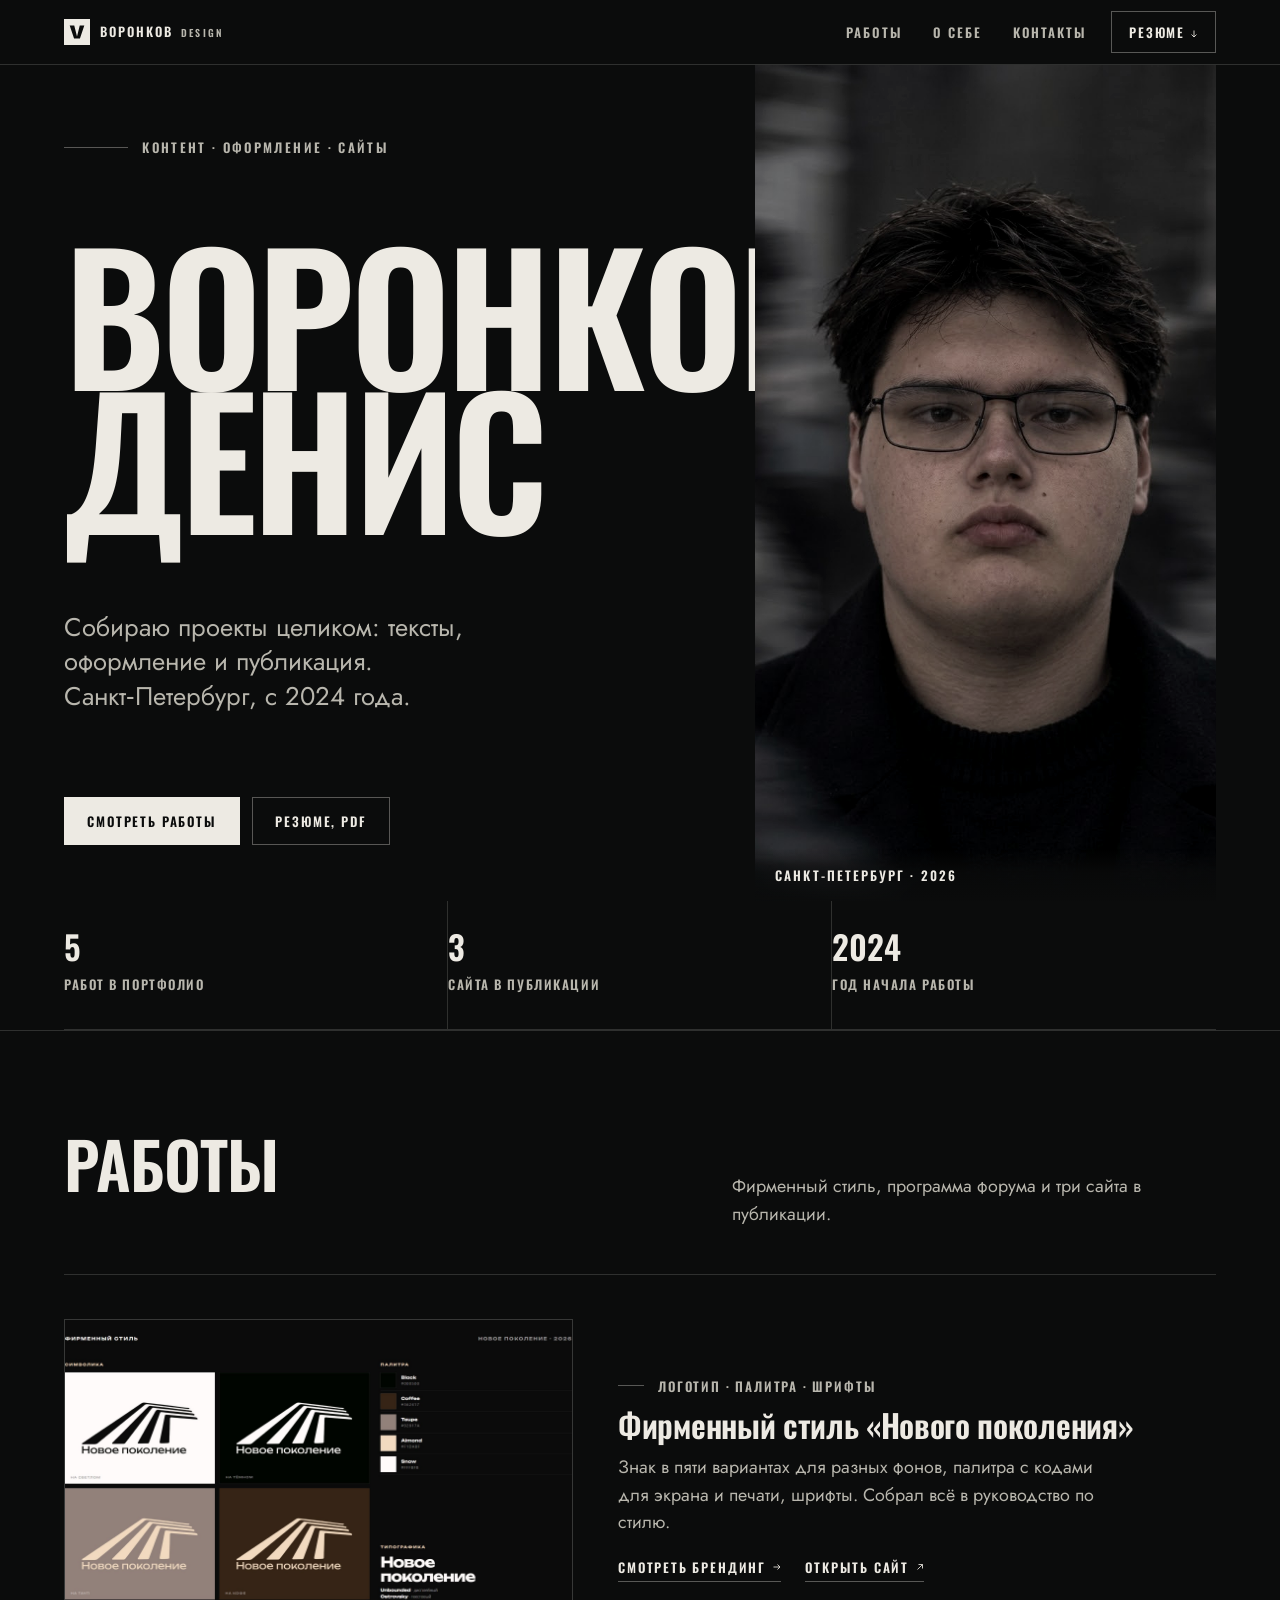
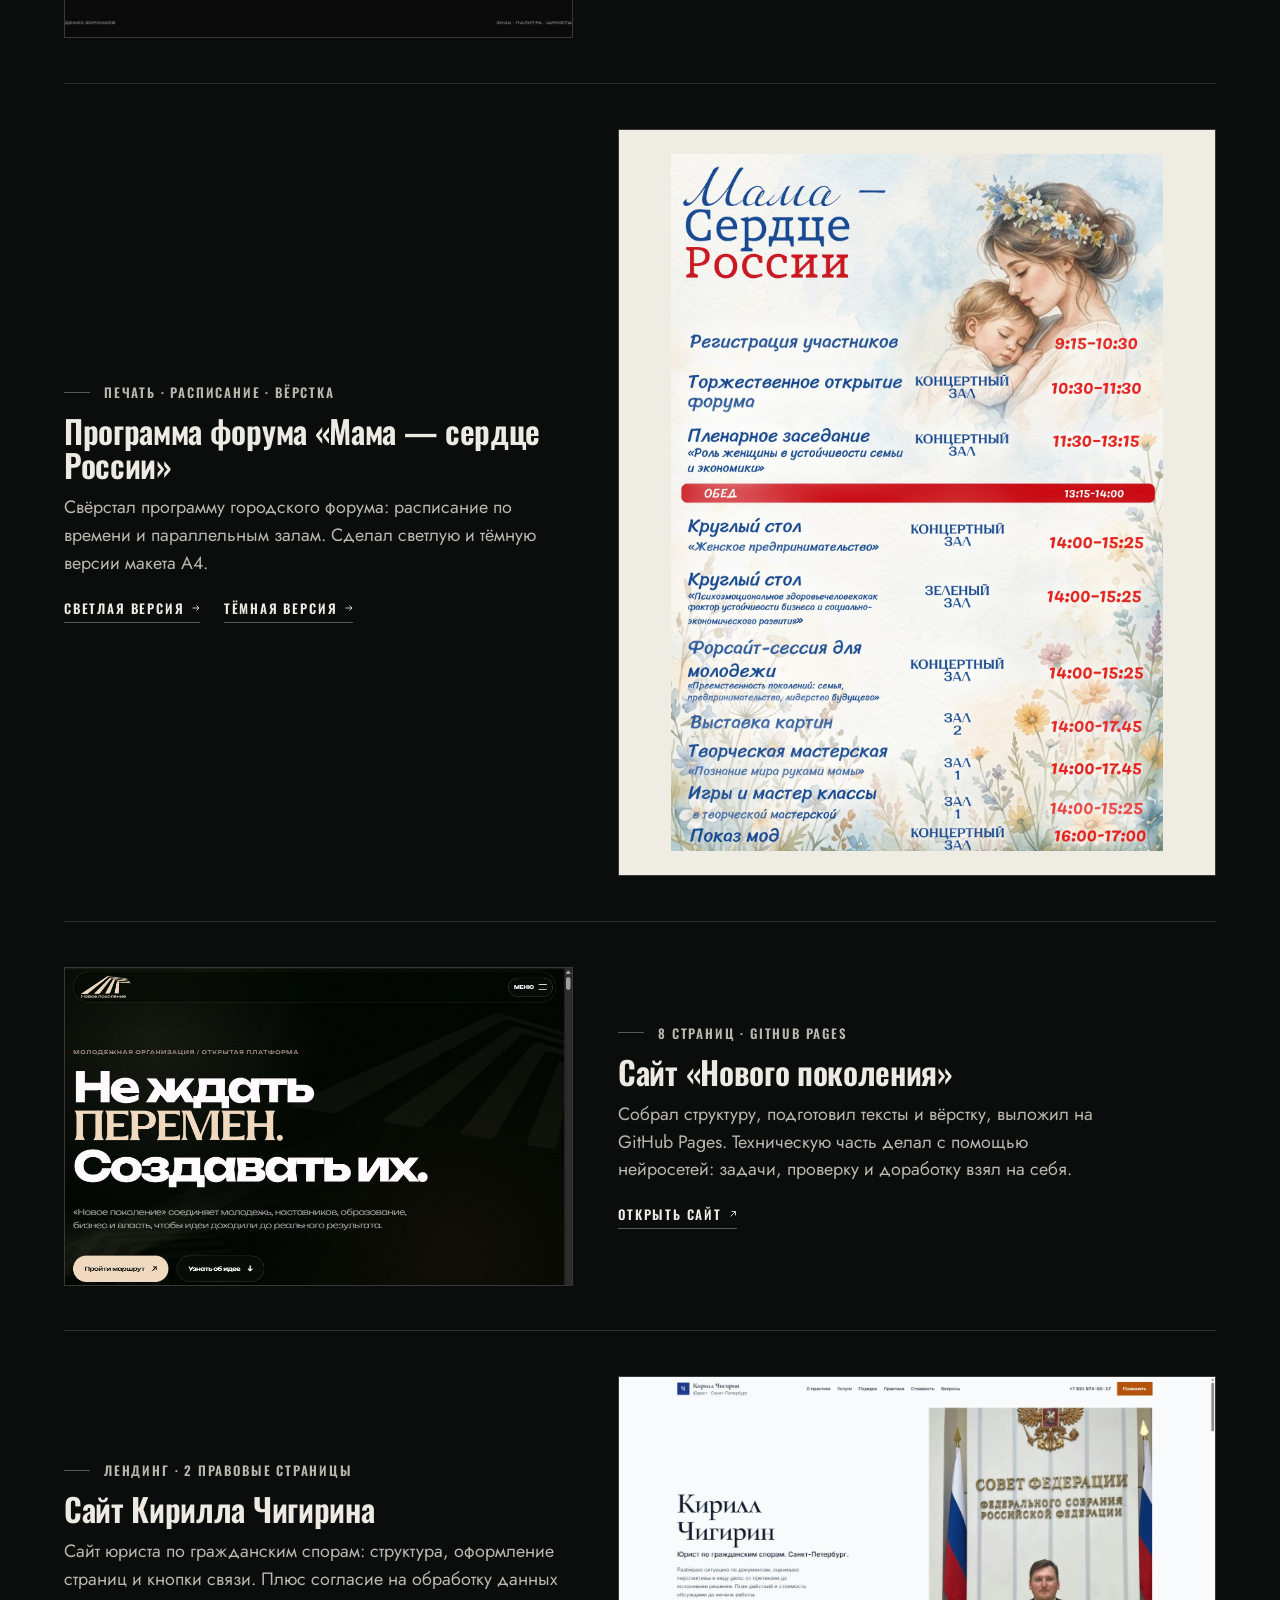
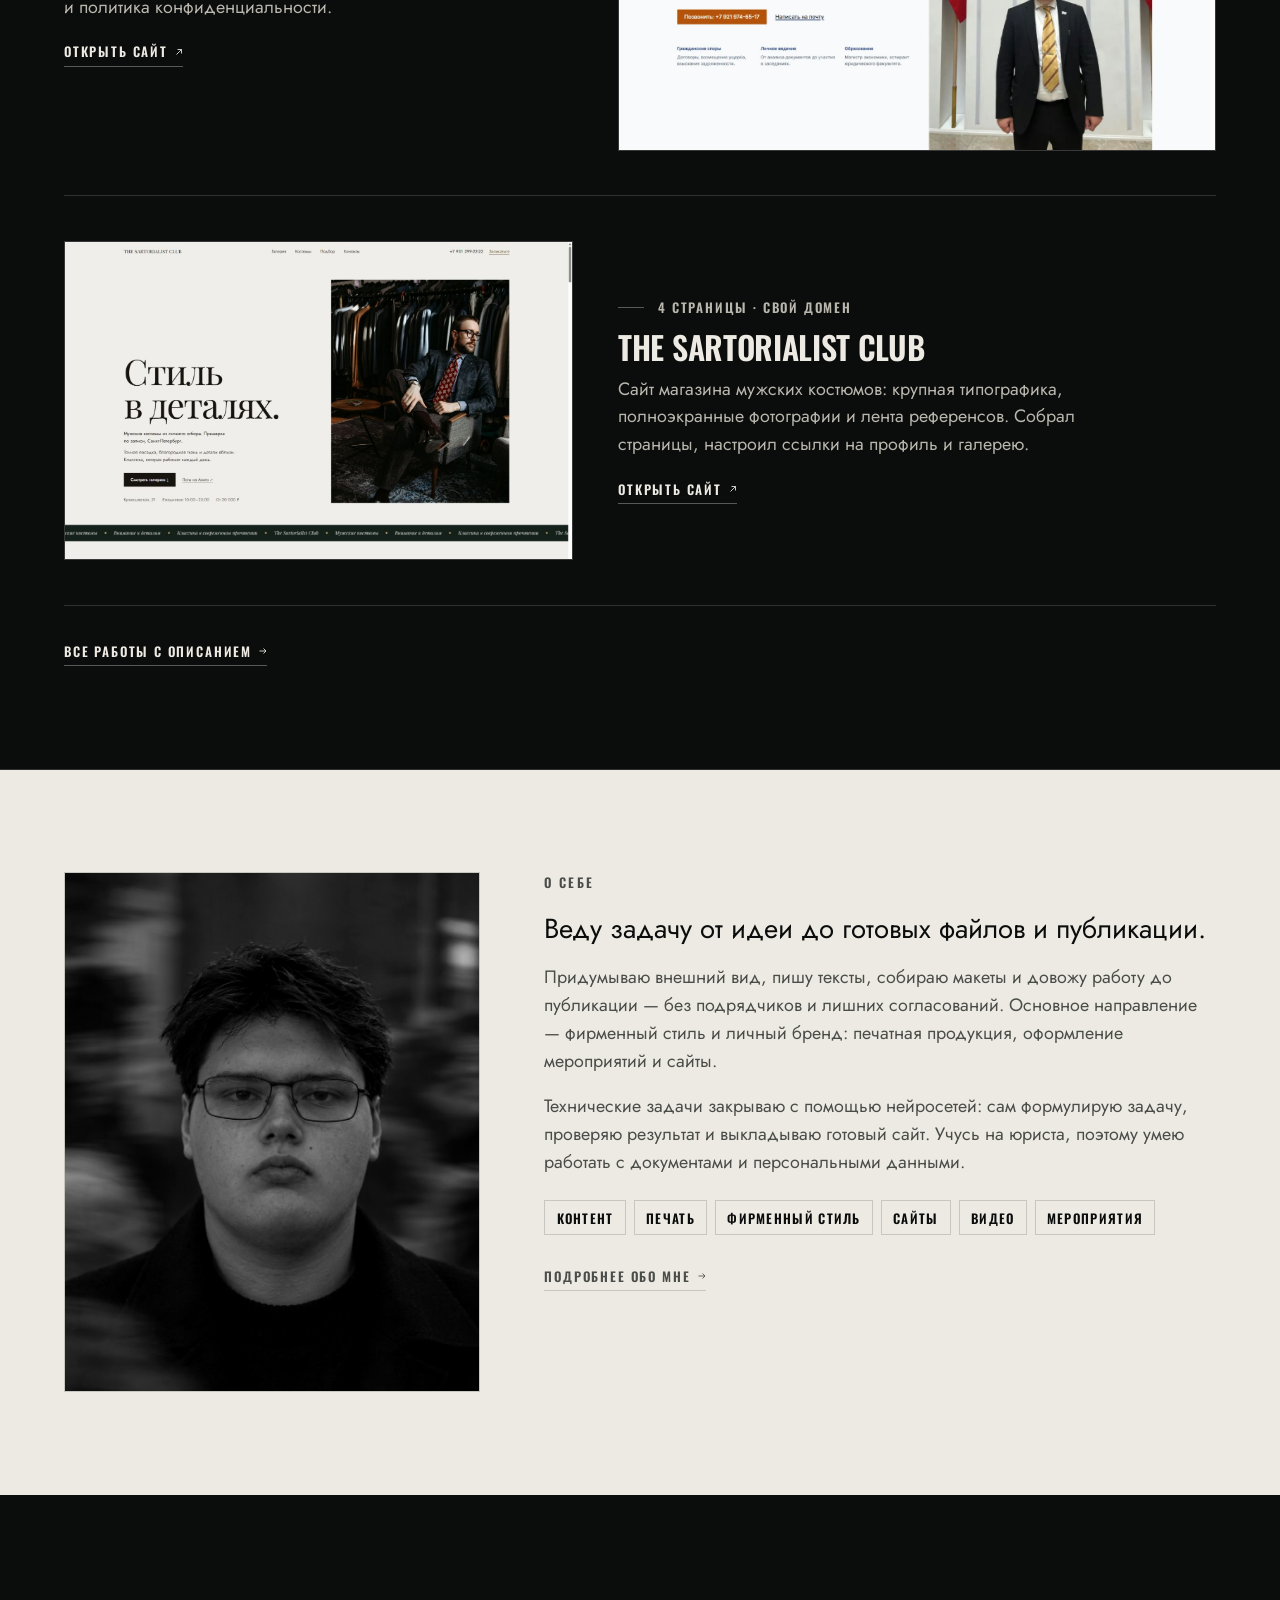
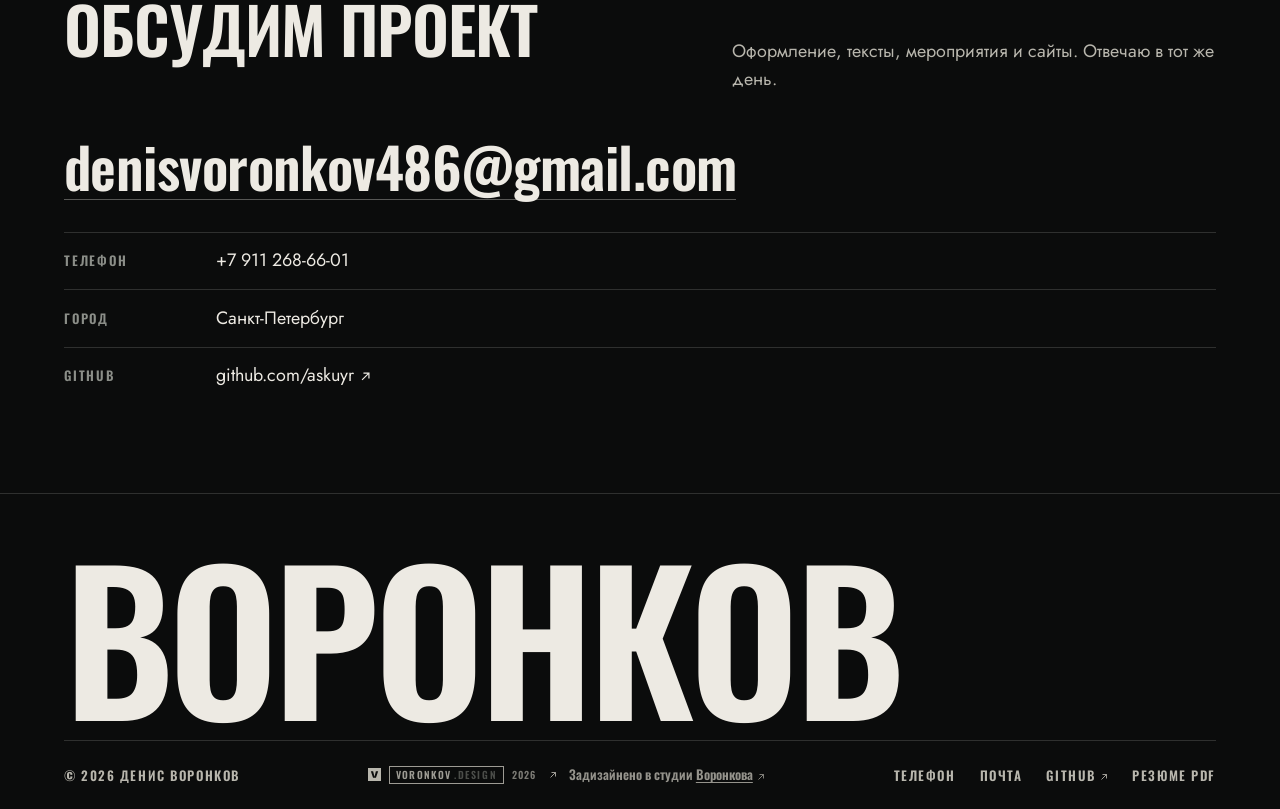
==== commit 94d23663: "site: домен voronkov-design.ru вместо опечаточного voronkov-disign.ru" ====
--- a/index.html
+++ b/index.html
@@ -8,15 +8,15 @@
 <meta name="description" content="Денис Воронков: контент для соцсетей, печатная продукция, фирменный стиль и сайты. Санкт-Петербург, с 2024 года.">
 <meta name="author" content="Денис Воронков">
 <meta name="theme-color" content="#0b0c0c">
-<link rel="canonical" href="https://voronkov-disign.ru/">
+<link rel="canonical" href="https://voronkov-design.ru/">
 
 <meta property="og:type" content="website">
 <meta property="og:locale" content="ru_RU">
 <meta property="og:site_name" content="Денис Воронков">
 <meta property="og:title" content="Денис Воронков — контент, оформление, сайты">
 <meta property="og:description" content="Контент, печать, фирменный стиль и сайты. Пять работ, которые можно открыть и рассмотреть.">
-<meta property="og:url" content="https://voronkov-disign.ru/">
-<meta property="og:image" content="https://voronkov-disign.ru/assets/img/og.jpg">
+<meta property="og:url" content="https://voronkov-design.ru/">
+<meta property="og:image" content="https://voronkov-design.ru/assets/img/og.jpg">
 <meta property="og:image:width" content="1200">
 <meta property="og:image:height" content="630">
 <meta name="twitter:card" content="summary_large_image">
@@ -42,8 +42,8 @@
   "jobTitle": "Контент-менеджер, дизайнер",
   "email": "mailto:denisvoronkov486@gmail.com",
   "telephone": "+7 911 268-66-01",
-  "url": "https://voronkov-disign.ru/",
-  "image": "https://voronkov-disign.ru/assets/img/portrait.jpg",
+  "url": "https://voronkov-design.ru/",
+  "image": "https://voronkov-design.ru/assets/img/portrait.jpg",
   "address": { "@type": "PostalAddress", "addressLocality": "Санкт-Петербург", "addressCountry": "RU" },
   "sameAs": ["https://github.com/askuyr"],
   "knowsAbout": ["Контент для соцсетей", "Печатная продукция", "Фирменный стиль", "Копирайтинг", "Вёрстка сайтов", "Организация мероприятий"]
@@ -117,7 +117,7 @@
               <p>Знак в пяти вариантах для разных фонов, палитра с кодами для экрана и печати, шрифты. Собрал всё в руководство по стилю.</p>
               <div class="work__links">
                 <a class="link" href="branding.html">Смотреть брендинг</a>
-                <a class="link" href="https://voronkov-disign.ru/novoepokolenie-site/" target="_blank" rel="noopener">Открыть сайт</a>
+                <a class="link" href="https://voronkov-design.ru/novoepokolenie-site/" target="_blank" rel="noopener">Открыть сайт</a>
               </div>
             </div>
           </article>
@@ -138,7 +138,7 @@
           </article>
 
           <article class="work reveal">
-            <a class="work__media" href="https://voronkov-disign.ru/novoepokolenie-site/" target="_blank" rel="noopener">
+            <a class="work__media" href="https://voronkov-design.ru/novoepokolenie-site/" target="_blank" rel="noopener">
               <img src="assets/img/work-novo.jpg" width="1440" height="1000" loading="lazy" alt="Главная страница сайта «Новое поколение»">
             </a>
             <div class="work__body">
@@ -146,13 +146,13 @@
               <h3>Сайт «Нового поколения»</h3>
               <p>Собрал структуру, подготовил тексты и вёрстку, выложил на GitHub Pages. Техническую часть делал с помощью нейросетей: задачи, проверку и доработку взял на себя.</p>
               <div class="work__links">
-                <a class="link" href="https://voronkov-disign.ru/novoepokolenie-site/" target="_blank" rel="noopener">Открыть сайт</a>
+                <a class="link" href="https://voronkov-design.ru/novoepokolenie-site/" target="_blank" rel="noopener">Открыть сайт</a>
               </div>
             </div>
           </article>
 
           <article class="work work--flip reveal">
-            <a class="work__media" href="https://voronkov-disign.ru/Chigirin/" target="_blank" rel="noopener">
+            <a class="work__media" href="https://voronkov-design.ru/Chigirin/" target="_blank" rel="noopener">
               <img src="assets/img/work-law.jpg" width="1440" height="1000" loading="lazy" alt="Главная страница сайта юриста Кирилла Чигирина">
             </a>
             <div class="work__body">
@@ -160,7 +160,7 @@
               <h3>Сайт Кирилла Чигирина</h3>
               <p>Сайт юриста по гражданским спорам: структура, оформление страниц и кнопки связи. Плюс согласие на обработку данных и политика конфиденциальности.</p>
               <div class="work__links">
-                <a class="link" href="https://voronkov-disign.ru/Chigirin/" target="_blank" rel="noopener">Открыть сайт</a>
+                <a class="link" href="https://voronkov-design.ru/Chigirin/" target="_blank" rel="noopener">Открыть сайт</a>
               </div>
             </div>
           </article>
--- a/assets/css/style.css
+++ b/assets/css/style.css
@@ -233,6 +233,46 @@
   transition: border-color 0.2s var(--ease), color 0.2s var(--ease);
 }
 .link:hover { border-bottom-color: var(--accent); color: var(--accent); }
+
+/* Стрелки рисуем маской: символы ← → ↗ ↓ на телефонах подменяются эмодзи */
+:root {
+  --arr-r: url("data:image/svg+xml,%3Csvg xmlns='http://www.w3.org/2000/svg' viewBox='0 0 16 16'%3E%3Cpath d='M1 8h13M9 3l5 5-5 5' fill='none' stroke='%23000' stroke-width='1.7'/%3E%3C/svg%3E");
+  --arr-l: url("data:image/svg+xml,%3Csvg xmlns='http://www.w3.org/2000/svg' viewBox='0 0 16 16'%3E%3Cpath d='M15 8H2M7 3L2 8l5 5' fill='none' stroke='%23000' stroke-width='1.7'/%3E%3C/svg%3E");
+  --arr-ur: url("data:image/svg+xml,%3Csvg xmlns='http://www.w3.org/2000/svg' viewBox='0 0 16 16'%3E%3Cpath d='M3 13L13 3M5 3h8v8' fill='none' stroke='%23000' stroke-width='1.7'/%3E%3C/svg%3E");
+  --arr-d: url("data:image/svg+xml,%3Csvg xmlns='http://www.w3.org/2000/svg' viewBox='0 0 16 16'%3E%3Cpath d='M8 1v13M3 9l5 5 5-5' fill='none' stroke='%23000' stroke-width='1.7'/%3E%3C/svg%3E");
+}
+
+.link::after,
+.bar__cta::after,
+a[target="_blank"]:not(.work__media)::after,
+.lightbox__nav::before {
+  content: "";
+  display: inline-block;
+  flex: none;
+  width: 0.62em;
+  height: 0.62em;
+  background: currentColor;
+  -webkit-mask: var(--arr-r) center / contain no-repeat;
+  mask: var(--arr-r) center / contain no-repeat;
+}
+
+a[target="_blank"]:not(.link):not(.btn):not(.work__media)::after {
+  margin-left: 0.35em;
+  vertical-align: -0.02em;
+}
+a[target="_blank"]:not(.work__media)::after {
+  -webkit-mask-image: var(--arr-ur);
+  mask-image: var(--arr-ur);
+}
+.bar__cta::after {
+  margin-left: 0.4em;
+  -webkit-mask-image: var(--arr-d);
+  mask-image: var(--arr-d);
+}
+
+.lightbox__nav { display: grid; place-items: center; padding: 0; }
+.lightbox__nav--prev::before { -webkit-mask-image: var(--arr-l); mask-image: var(--arr-l); }
+.lightbox__nav--next::before { -webkit-mask-image: var(--arr-r); mask-image: var(--arr-r); }
 
 /* ===== Первый экран ===== */
 
